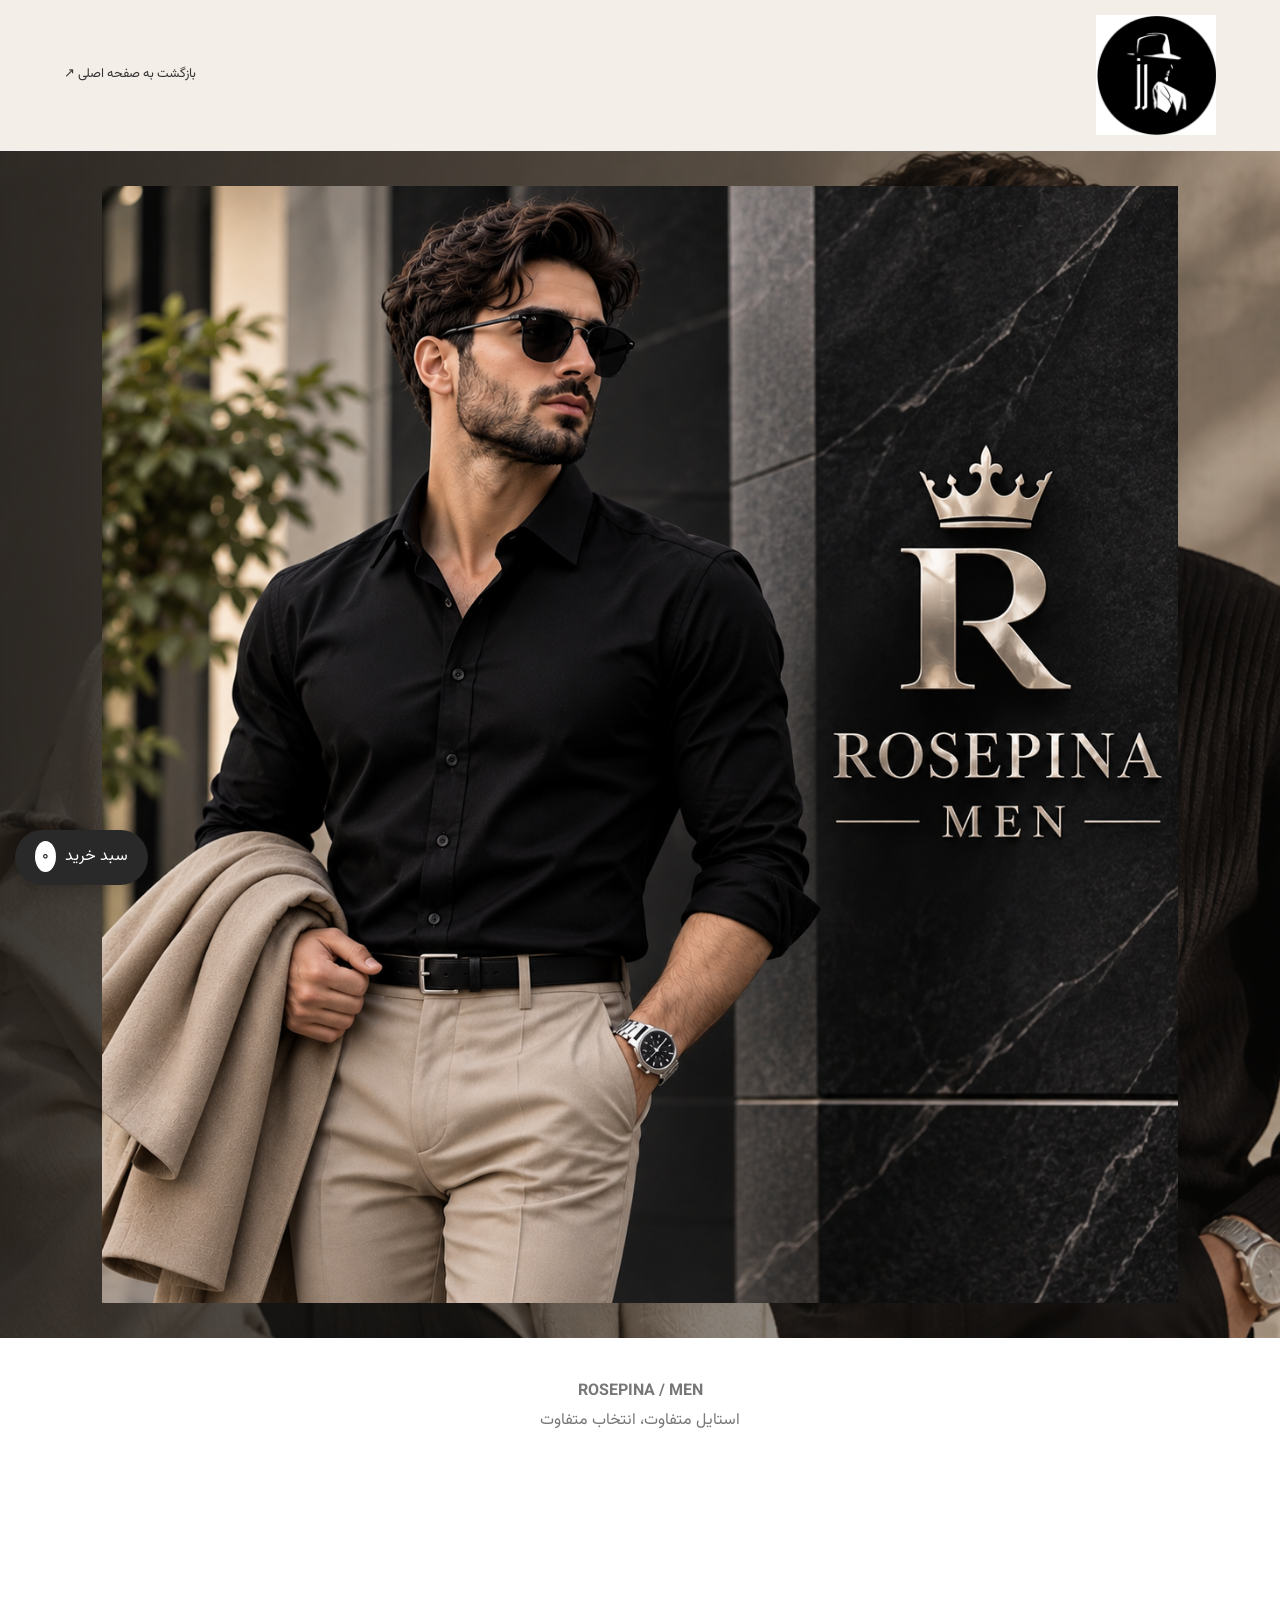
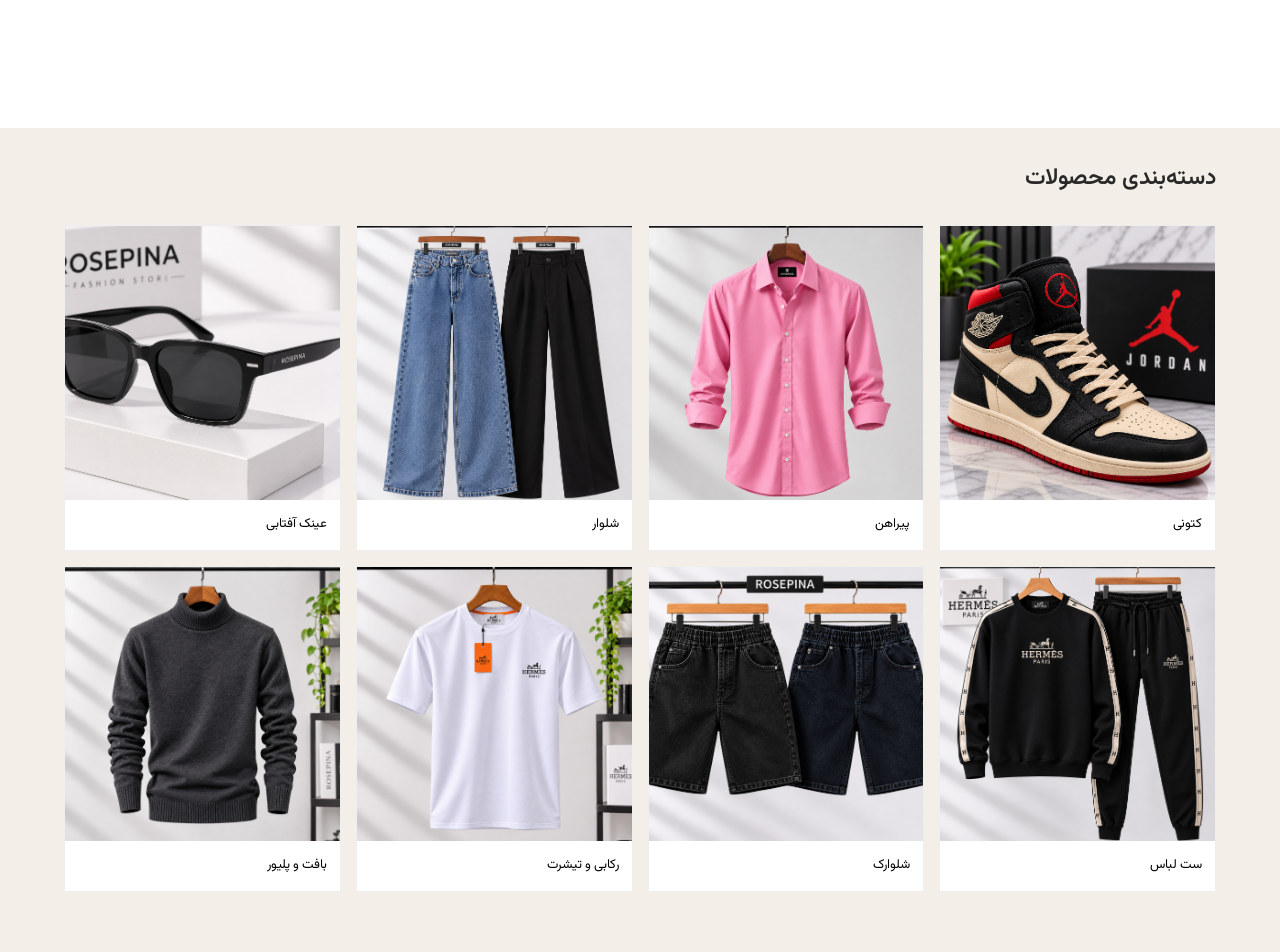
==== men.html @ bfaa7c5b "Update men.html" ====
<!DOCTYPE html>
<html lang="fa" dir="rtl">
<head>
<meta charset="UTF-8">
<meta name="viewport" content="width=device-width, initial-scale=1.0">
<title>فروشگاه مردانه | ROSEPINA</title>
<link rel="stylesheet" href="style.css?v=7">
<link rel="preconnect" href="https://fonts.googleapis.com">
<link href="https://fonts.googleapis.com/css2?family=Vazirmatn:wght@400;500;600;700;800&display=swap" rel="stylesheet">

<style>
*{box-sizing:border-box}
body{margin:0;font-family:"Vazirmatn",sans-serif;color:#292929}
button,input,textarea{font-family:inherit}
button{cursor:pointer}
header{display:flex;justify-content:space-between;align-items:center;padding:15px 5%;border-bottom:1px solid #eee}
header a{color:#333;text-decoration:none;font-size:13px}
header img{width:120px}
.hero img{width:100%;height:auto;display:block}
.intro{text-align:center;padding:40px 15px;color:#777}
.categories,.category-products{padding:30px 5% 60px}
.heading{display:flex;justify-content:space-between;align-items:center;margin-bottom:25px}
.heading h2{font-size:23px;font-weight:600}
.category-grid{display:grid;grid-template-columns:repeat(4,1fr);gap:15px}
.category-card{border:1px solid #eee;background:#fff;padding:0;text-align:right;overflow:hidden}
.category-card img{width:100%;aspect-ratio:1/1;object-fit:cover;display:block}
.category-card span{display:block;padding:13px;font-size:13px}
.category-products{display:none}
.category-products.active{display:block}
.category-top{display:flex;justify-content:space-between;align-items:center;margin-bottom:25px}
.category-top h2{font-size:22px}
.back-button{background:#fff;border:1px solid #ddd;padding:10px 15px}
.sneakers-grid{display:grid;grid-template-columns:repeat(3,minmax(0,1fr));gap:18px}
.sneaker-card,.product-card{border:1px solid #eee;background:#fff;overflow:hidden}
.sneaker-card img,.product-card img{width:100%;aspect-ratio:1/1.1;object-fit:cover;display:block;background:#f5f5f5}
.sneaker-info,.product-info{padding:15px;text-align:center}
.sneaker-info h3,.product-info h3{font-size:14px;margin:5px 0 12px}
.sneaker-info p,.product-info p{font-size:13px;font-weight:700}
.sneaker-info button,.action-button{background:#292929;color:white;border:0;padding:12px 18px;width:100%;font-size:13px}
.empty-message{text-align:center;padding:55px 15px;background:#f7f7f7;color:#777;font-size:13px}
#sneaker-order,#shirt-order,#sweater-order{display:none;position:fixed;inset:0;z-index:10001;background:#fff;overflow-y:auto;padding:25px 18px}
.order-inner{max-width:500px;margin:auto}
.order-inner h2{font-size:22px}
.order-inner img{width:100%;max-height:350px;object-fit:contain;background:#f5f5f5}
.order-inner h3{font-size:15px;margin:22px 0 12px}
.size-options,.color-options{display:flex;flex-wrap:wrap;gap:9px}
.size-options button,.color-options button{min-width:48px;padding:11px;border:1px solid #ddd;background:#fff}
.size-options button.active,.color-options button.active{background:#292929;color:#fff;border-color:#292929}
.order-inner input,.order-inner textarea{width:100%;max-width:180px;padding:11px;border:1px solid #ddd}
.order-inner textarea{max-width:100%}
.order-submit{width:100%;padding:15px;margin-top:20px;background:#292929;color:#fff;border:0;font-size:14px}
.order-price{font-weight:700}
#shirt-order .gallery,#sweater-order .gallery{position:relative;margin:15px auto;background:#f5f5f5}
#shirt-order .gallery img,#sweater-order .gallery img{width:100%;height:350px;object-fit:contain}
.gallery button{position:absolute;top:50%;transform:translateY(-50%);border:0;border-radius:50%;background:#fff;width:38px;height:38px;font-size:20px}
.gallery .prev{right:8px}
.gallery .next{left:8px}
.gallery-counter{position:absolute;bottom:10px;left:50%;transform:translateX(-50%);background:#333;color:#fff;padding:4px 12px;border-radius:20px;font-size:11px}
.cart-floating{position:fixed;left:15px;bottom:15px;z-index:9000;background:#292929;color:#fff;border:0;border-radius:30px;padding:13px 20px;box-shadow:0 4px 15px #0002}
.cart-floating span{background:#fff;color:#292929;border-radius:50%;padding:3px 7px;margin-right:5px}
#men-cart{display:none;position:fixed;inset:0;z-index:11000;background:#0008;padding:15px;overflow-y:auto}
#men-cart.open{display:flex;align-items:flex-end;justify-content:center}
.cart-panel{width:100%;max-width:550px;max-height:88vh;overflow:auto;background:#fff;padding:20px;border-radius:12px}
.cart-header,.cart-total{display:flex;justify-content:space-between;align-items:center}
.cart-header{border-bottom:1px solid #eee;padding-bottom:12px}
.cart-header h2{font-size:19px}
.cart-close{border:1px solid #ddd;background:#fff;padding:8px}
.cart-empty{text-align:center;padding:35px;color:#888}
.cart-item{display:flex;justify-content:space-between;gap:10px;border-bottom:1px solid #eee;padding:15px 0}
.cart-item h3{font-size:14px;margin:0 0 8px}
.cart-item p{font-size:12px;color:#777;margin:4px 0}
.cart-item-price{font-size:12px;font-weight:700;white-space:nowrap}
.cart-item-actions{display:flex;align-items:center;gap:8px;margin-top:8px}
.cart-item-actions button{border:1px solid #ddd;background:#fff;padding:5px 10px}
.cart-total{padding:18px 0;font-weight:700}
.checkout,.clear-cart{width:100%;padding:14px;margin-top:8px;border:0;font-family:inherit}
.checkout{background:#292929;color:#fff}
.clear-cart{background:#fff;border:1px solid #ddd;color:#777}
@media(max-width:700px){
.category-grid{grid-template-columns:repeat(2,1fr);gap:10px}
.sneakers-grid{grid-template-columns:repeat(2,minmax(0,1fr));gap:10px}
.sneaker-info{padding:12px 7px}
.sneaker-info h3{font-size:12px}
.category-products,.categories{padding:25px 4% 50px}
}
</style>
</head>

<body>

<header>
<a href="index.html"><img src="logo.png" alt="ROSEPINA"></a>
<a href="index.html">بازگشت به صفحه اصلی ↗</a>
</header>

<section class="hero">
<img src="images/men-banner.png" alt="کالکشن مردانه">
</section>

<section class="intro">
<strong>ROSEPINA / MEN</strong>
<p>استایل متفاوت، انتخاب متفاوت</p>
</section>

<section class="categories" id="men-categories">
<div class="heading"><h2>دسته‌بندی محصولات</h2></div>
<div class="category-grid">
<button class="category-card" onclick="showCategory('sneakers')"><img src="images/jordan-1-black-cream-red.png" alt="کتونی"><span>کتونی</span></button>
<button class="category-card" onclick="showCategory('shirts')"><img src="images/shirts-pink.png" alt="پیراهن"><span>پیراهن</span></button>
<button class="category-card" onclick="showCategory('pants')"><img src="images/pants-category.png" alt="شلوار"><span>شلوار</span></button>
<button class="category-card" onclick="showCategory('sunglasses')"><img src="images/sunglasses-black.png" alt="عینک"><span>عینک آفتابی</span></button>
<button class="category-card" onclick="showCategory('sets')"><img src="images/sets-hermes.png" alt="ست"><span>ست لباس</span></button>
<button class="category-card" onclick="showCategory('shorts')"><img src="images/shorts-category.png" alt="شلوارک"><span>شلوارک</span></button>
<button class="category-card" onclick="showCategory('tshirts')"><img src="images/Tshirt.png" alt="تیشرت"><span>رکابی و تیشرت</span></button>
<button class="category-card" onclick="showCategory('knitwear')"><img src="images/Baft.png" alt="بافت"><span>بافت و پلیور</span></button>
</div>
</section>

<!-- کتونی‌ها -->
<section class="category-products" id="category-sneakers">
<div class="category-top"><h2>کتونی مردانه</h2><button class="back-button" onclick="backToCategories()">بازگشت</button></div>
<div class="sneakers-grid">

<article class="sneaker-card">
<img src="images/jordan-1-black-cream-red.png" alt="جردن وان مشکی کرم قرمز">
<div class="sneaker-info"><h3>جردن وان مشکی، کرم و قرمز</h3><p>۳,۰۰۰,۰۰۰ تومان</p><button onclick="openSneakerOrder('jordan-black')">انتخاب سایز</button></div>
</article>

<article class="sneaker-card">
<img src="images/louis-vuitton-black-cream.png" alt="لویی ویتون مشکی و کرم">
<div class="sneaker-info"><h3>لویی ویتون مشکی و کرم</h3><p>۳,۰۰۰,۰۰۰ تومان</p><button onclick="openSneakerOrder('lv-black')">انتخاب سایز</button></div>
</article>

<article class="sneaker-card">
<img src="images/louis-vuitton-cream.png" alt="لویی ویتون کرم">
<div class="sneaker-info"><h3>لویی ویتون کرم</h3><p>۳,۰۰۰,۰۰۰ تومان</p><button onclick="openSneakerOrder('lv-cream')">انتخاب سایز</button></div>
</article>

<article class="sneaker-card">
<img src="images/black-sneaker.jpg" alt="جوردن وان">
<div class="sneaker-info"><h3>جوردن وان</h3><p>۳,۰۰۰,۰۰۰ تومان</p><button onclick="openSneakerOrder('jordan-one-black')">انتخاب سایز</button></div>
</article>

</div>
</section>

<!-- پیراهن -->
<section class="category-products" id="category-shirts">
<div class="category-top"><h2>پیراهن مردانه</h2><button class="back-button" onclick="backToCategories()">بازگشت</button></div>
<div class="sneakers-grid">
<article class="product-card">
<img src="images/shirt-cotton-colors.png" alt="پیراهن نخی">
<div class="product-info"><h3>پیراهن نخی مردانه</h3><p>۲,۰۰۰,۰۰۰ تومان</p><button class="action-button" onclick="openShirtOrder()">انتخاب رنگ و سایز</button></div>
</article>
</div>
</section>

<!-- سایر دسته‌ها -->
<section class="category-products" id="category-pants"><div class="category-top"><h2>شلوار</h2><button class="back-button" onclick="backToCategories()">بازگشت</button></div><div class="empty-message">محصولات این دسته به‌زودی اضافه می‌شوند.</div></section>
<section class="category-products" id="category-sunglasses"><div class="category-top"><h2>عینک آفتابی</h2><button class="back-button" onclick="backToCategories()">بازگشت</button></div><div class="empty-message">محصولات این دسته به‌زودی اضافه می‌شوند.</div></section>
<section class="category-products" id="category-sets"><div class="category-top"><h2>ست لباس</h2><button class="back-button" onclick="backToCategories()">بازگشت</button></div><div class="empty-message">محصولات این دسته به‌زودی اضافه می‌شوند.</div></section>
<section class="category-products" id="category-shorts"><div class="category-top"><h2>شلوارک</h2><button class="back-button" onclick="backToCategories()">بازگشت</button></div><div class="empty-message">محصولات این دسته به‌زودی اضافه می‌شوند.</div></section>
<section class="category-products" id="category-tshirts"><div class="category-top"><h2>رکابی و تیشرت</h2><button class="back-button" onclick="backToCategories()">بازگشت</button></div><div class="empty-message">محصولات این دسته به‌زودی اضافه می‌شوند.</div></section>

<!-- بافت -->
<section class="category-products" id="category-knitwear">
<div class="category-top"><h2>بافت و پلیور</h2><button class="back-button" onclick="backToCategories()">بازگشت</button></div>
<div class="sneakers-grid">
<article class="product-card">
<img src="images/sweater-charcoal.jpg" alt="بافت یقه اسکی">
<div class="product-info"><h3>بافت یقه‌اسکی</h3><p>۳,۰۰۰,۰۰۰ تومان</p><button class="action-button" onclick="openSweaterOrder()">انتخاب رنگ</button></div>
</article>
</div>
</section>

<!-- فرم سفارش کتونی -->
<section id="sneaker-order">
<div class="order-inner">
<button class="back-button" onclick="closeOrder('sneaker-order')">بازگشت</button>
<h2 id="sneaker-name">انتخاب کتونی</h2>
<img id="sneaker-image" src="" alt="کتونی انتخاب‌شده">
<p class="order-price">۳,۰۰۰,۰۰۰ تومان</p>
<h3>انتخاب سایز</h3>
<div class="size-options">
<button onclick="selectSneakerSize(40)">۴۰</button>
<button onclick="selectSneakerSize(41)">۴۱</button>
<button onclick="selectSneakerSize(42)">۴۲</button>
<button onclick="selectSneakerSize(43)">۴۳</button>
<button onclick="selectSneakerSize(44)">۴۴</button>
</div>
<p id="sneaker-size-label">سایز انتخابی: انتخاب نشده</p>
<h3>تعداد</h3>
<input id="sneaker-quantity" type="number" min="1" max="20" value="1">
<button class="order-submit" onclick="addSneakerToCart()">افزودن به سبد خرید</button>
</div>
</section>

<!-- فرم سفارش پیراهن -->
<section id="shirt-order">
<div class="order-inner">
<button class="back-button" onclick="closeOrder('shirt-order')">بازگشت</button>
<h2>پیراهن نخی مردانه</h2>
<p class="order-price">۲,۰۰۰,۰۰۰ تومان</p>
<div class="gallery">
<img id="shirt-image" src="images/shirt-cotton-colors.png" alt="پیراهن">
<button class="prev" onclick="changeShirtSlide(-1)">›</button>
<button class="next" onclick="changeShirtSlide(1)">‹</button>
<span class="gallery-counter" id="shirt-counter">۱ از ۶</span>
</div>
<h3>انتخاب رنگ</h3>
<div class="color-options">
<button data-color="brown" onclick="selectShirtColor('brown')">قهوه‌ای</button>
<button data-color="olive" onclick="selectShirtColor('olive')">زیتونی</button>
<button data-color="lightblue" onclick="selectShirtColor('lightblue')">آبی روشن</button>
<button data-color="navy" onclick="selectShirtColor('navy')">سرمه‌ای</button>
<button data-color="white" onclick="selectShirtColor('white')">سفید</button>
<button data-color="cream" onclick="selectShirtColor('cream')">کرم</button>
</div>
<p id="shirt-color-label">رنگ انتخابی: انتخاب نشده</p>
<h3>انتخاب سایز</h3>
<div class="size-options">
<button onclick="selectShirtSize('S')">S</button>
<button onclick="selectShirtSize('M')">M</button>
<button onclick="selectShirtSize('L')">L</button>
<button onclick="selectShirtSize('XL')">XL</button>
<button onclick="selectShirtSize('XXL')">XXL</button>
</div>
<p id="shirt-size-label">سایز انتخابی: انتخاب نشده</p>
<h3>تعداد</h3>
<input id="shirt-quantity" type="number" min="1" max="20" value="1">
<button class="order-submit" onclick="addShirtToCart()">افزودن به سبد خرید</button>
</div>
</section>

<!-- فرم سفارش بافت -->
<section id="sweater-order">
<div class="order-inner">
<button class="back-button" onclick="closeOrder('sweater-order')">بازگشت</button>
<h2>بافت یقه‌اسکی</h2>
<div class="gallery">
<img id="sweater-image" src="images/sweater-charcoal.jpg" alt="بافت">
<button class="prev" onclick="changeSweaterSlide(-1)">›</button>
<button class="next" onclick="changeSweaterSlide(1)">‹</button>
<span class="gallery-counter" id="sweater-counter">۱ از ۴</span>
</div>
<p id="sweater-color-label">رنگ انتخابی: زغالی</p>
<h3>انتخاب رنگ</h3>
<div class="color-options">
<button data-color="charcoal" onclick="selectSweaterColor('charcoal')">زغالی</button>
<button data-color="brown" onclick="selectSweaterColor('brown')">قهوه‌ای</button>
<button data-color="black" onclick="selectSweaterColor('black')">مشکی</button>
<button data-color="olive" onclick="selectSweaterColor('olive')">زیتونی</button>
</div>
<h3>سایز</h3>
<p>Free Size</p>
<h3>تعداد</h3>
<input id="sweater-quantity" type="number" min="1" max="20" value="1">
<p>۳,۰۰۰,۰۰۰ تومان</p>
<button class="order-submit" onclick="addSweaterToCart()">افزودن به سبد خرید</button>
</div>
</section>

<!-- سبد خرید -->
<button class="cart-floating" onclick="openCart()">سبد خرید <span id="cart-count">۰</span></button>
<section id="men-cart" onclick="cartBackdrop(event)">
<div class="cart-panel">
<div class="cart-header"><h2>سبد خرید ROSEPINA</h2><button class="cart-close" onclick="closeCart()">بستن ×</button></div>
<div id="cart-items"></div>
<div class="cart-total"><span>مبلغ کل</span><span id="cart-total">۰ تومان</span></div>
<button class="checkout" onclick="checkoutCart()">ثبت سفارش در واتساپ</button>
<button class="clear-cart" onclick="clearCart()">خالی کردن سبد خرید</button>
</div>
</section>

<script>
const WHATSAPP_NUMBER="989120193510";
const prices={sneaker:3000000,shirt:2000000,sweater:3000000};
const sneakers={
"jordan-black":{name:"جردن وان مشکی، کرم و قرمز",image:"images/jordan-1-black-cream-red.png"},
"lv-black":{name:"لویی ویتون مشکی و کرم",image:"images/louis-vuitton-black-cream.png"},
"lv-cream":{name:"لویی ویتون کرم",image:"images/louis-vuitton-cream.png"},
"jordan-one-black":{name:"جوردن وان",image:"images/black-sneaker.jpg"}
};

const shirtColors={
brown:{name:"قهوه‌ای",image:"images/shirt-cotton-brown.png"},
olive:{name:"زیتونی",image:"images/shirt-cotton-olive.png"},
lightblue:{name:"آبی روشن",image:"images/shirt-cotton-lightblue.png"},
navy:{name:"سرمه‌ای",image:"images/shirt-cotton-navy.png"},
white:{name:"سفید",image:"images/shirt-cotton-white.png"},
cream:{name:"کرم",image:"images/shirt-cotton-cream.png"}
};

const sweaterColors={
charcoal:{name:"زغالی",image:"images/sweater-charcoal.jpg"},
brown:{name:"قهوه‌ای",image:"images/sweater-brown.jpg"},
black:{name:"مشکی",image:"images/sweater-black.jpg"},
olive:{name:"زیتونی",image:"images/sweater-olive.jpg"}
};

let cart=[];
let selectedSneaker="",sneakerSize="";
let shirtColor="",shirtSize="",shirtSlide=0;
let sweaterColor="charcoal",sweaterSlide=0;

try{cart=JSON.parse(localStorage.getItem("rosepina_cart")||"[]");if(!Array.isArray(cart))cart=[];}catch(e){cart=[];}

function showCategory(name){
 document.getElementById("men-categories").style.display="none";
 document.querySelectorAll(".category-products").forEach(x=>x.classList.remove("active"));
 document.getElementById("category-"+name).classList.add("active");
 window.scrollTo({top:0,behavior:"smooth"});
}
function backToCategories(){
 document.querySelectorAll(".category-products").forEach(x=>x.classList.remove("active"));
 document.getElementById("men-categories").style.display="block";
 window.scrollTo({top:document.getElementById("men-categories").offsetTop,behavior:"smooth"});
}
function closeOrder(id){
 document.getElementById(id).style.display="none";
 document.body.style.overflow="";
}

/* کتونی */
function openSneakerOrder(id){
 selectedSneaker=id;sneakerSize="";
 const p=sneakers[id];
 document.getElementById("sneaker-name").textContent=p.name;
 document.getElementById("sneaker-image").src=p.image;
 document.getElementById("sneaker-size-label").textContent="سایز انتخابی: انتخاب نشده";
 document.getElementById("sneaker-quantity").value=1;
 document.querySelectorAll("#sneaker-order .size-options button").forEach(b=>b.classList.remove("active"));
 document.getElementById("sneaker-order").style.display="block";
 document.body.style.overflow="hidden";
}
function selectSneakerSize(size){
 sneakerSize=size;
 document.getElementById("sneaker-size-label").textContent="سایز انتخابی: "+size;
 document.querySelectorAll("#sneaker-order .size-options button").forEach(b=>b.classList.toggle("active",Number(b.textContent.trim())===size));
}
function addSneakerToCart(){
 if(!sneakerSize)return alert("لطفاً سایز کتونی را انتخاب کنید.");
 const qty=validQuantity("sneaker-quantity");if(!qty)return;
 addItem({product:"sneaker-"+selectedSneaker,name:sneakers[selectedSneaker].name,size:sneakerSize,colorName:"—",quantity:qty,price:prices.sneaker});
 closeOrder("sneaker-order");openCart();
}

/* پیراهن */
const shirtImages=["images/shirt-cotton-colors.png",...Object.values(shirtColors).map(x=>x.image)];
function openShirtOrder(){
 shirtColor="";shirtSize="";shirtSlide=0;
 document.getElementById("shirt-quantity").value=1;
 document.getElementById("shirt-order").style.display="block";
 document.body.style.overflow="hidden";
 updateShirtSlide();
}
function updateShirtSlide(){
 document.getElementById("shirt-image").src=shirtImages[shirtSlide];
 document.getElementById("shirt-counter").textContent=(shirtSlide+1).toLocaleString("fa-IR")+" از "+shirtImages.length.toLocaleString("fa-IR");
}
function changeShirtSlide(n){
 shirtSlide=(shirtSlide+n+shirtImages.length)%shirtImages.length;
 updateShirtSlide();
 const key=Object.keys(shirtColors)[shirtSlide-1];
 if(key)selectShirtColor(key);
}
function selectShirtColor(color){
 shirtColor=color;
 const index=Object.keys(shirtColors).indexOf(color)+1;
 shirtSlide=index;updateShirtSlide();
 document.getElementById("shirt-color-label").textContent="رنگ انتخابی: "+shirtColors[color].name;
 document.querySelectorAll("#shirt-order .color-options button").forEach(b=>b.classList.toggle("active",b.dataset.color===color));
}
function selectShirtSize(size){
 shirtSize=size;
 document.getElementById("shirt-size-label").textContent="سایز انتخابی: "+size;
 document.querySelectorAll("#shirt-order .size-options button").forEach(b=>b.classList.toggle("active",b.textContent.trim()===size));
}
function addShirtToCart(){
 if(!shirtColor)return alert("لطفاً رنگ پیراهن را انتخاب کنید.");
 if(!shirtSize)return alert("لطفاً سایز پیراهن را انتخاب کنید.");
 const qty=validQuantity("shirt-quantity");if(!qty)return;
 addItem({product:"shirt",name:"پیراهن نخی مردانه",size:shirtSize,color:shirtColor,colorName:shirtColors[shirtColor].name,quantity:qty,price:prices.shirt});
 closeOrder("shirt-order");openCart();
}

/* بافت */
const sweaterKeys=Object.keys(sweaterColors);
function openSweaterOrder(){
 sweaterSlide=sweaterKeys.indexOf(sweaterColor);
 if(sweaterSlide<0)sweaterSlide=0;
 document.getElementById("sweater-quantity").value=1;
 document.getElementById("sweater-order").style.display="block";
 document.body.style.overflow="hidden";
 updateSweaterSlide();
}
function updateSweaterSlide(){
 const key=sweaterKeys[sweaterSlide];
 sweaterColor=key;
 document.getElementById("sweater-image").src=sweaterColors[key].image;
 document.getElementById("sweater-counter").textContent=(sweaterSlide+1).toLocaleString("fa-IR")+" از ۴";
 document.getElementById("sweater-color-label").textContent="رنگ انتخابی: "+sweaterColors[key].name;
 document.querySelectorAll("#sweater-order .color-options button").forEach(b=>b.classList.toggle("active",b.dataset.color===key));
}
function changeSweaterSlide(n){
 sweaterSlide=(sweaterSlide+n+sweaterKeys.length)%sweaterKeys.length;
 updateSweaterSlide();
}
function selectSweaterColor(color){
 sweaterSlide=sweaterKeys.indexOf(color);
 if(sweaterSlide>=0)updateSweaterSlide();
}
function addSweaterToCart(){
 const qty=validQuantity("sweater-quantity");if(!qty)return;
 addItem({product:"sweater",name:"بافت یقه‌اسکی",size:"Free Size",color:sweaterColor,colorName:sweaterColors[sweaterColor].name,quantity:qty,price:prices.sweater});
 closeOrder("sweater-order");openCart();
}

/* سبد خرید */
function validQuantity(id){
 const n=Number(document.getElementById(id).value);
 if(!Number.isInteger(n)||n<1||n>20){alert("تعداد باید عددی بین ۱ تا ۲۰ باشد.");return 0;}
 return n;
}
function addItem(item){
 const old=cart.find(x=>x.product===item.product&&x.size===item.size&&x.color===item.color);
 if(old)old.quantity=Math.min(20,old.quantity+item.quantity);
 else cart.push(item);
 saveCart();
 alert("محصول به سبد خرید اضافه شد.");
}
function saveCart(){
 try{localStorage.setItem("rosepina_cart",JSON.stringify(cart));}catch(e){}
 renderCart();
}
function money(n){return Number(n).toLocaleString("fa-IR")+" تومان";}
function renderCart(){
 document.getElementById("cart-count").textContent=cart.reduce((s,x)=>s+x.quantity,0).toLocaleString("fa-IR");
 const area=document.getElementById("cart-items");
 if(!cart.length){area.innerHTML='<div class="cart-empty">سبد خرید شما خالی است.</div>';document.getElementById("cart-total").textContent="۰ تومان";return;}
 area.innerHTML=cart.map((x,i)=>`
 <div class="cart-item">
 <div><h3>${safe(x.name)}</h3><p>رنگ: ${safe(x.colorName||"—")} | سایز: ${safe(x.size)}</p><p>${money(x.price)} × ${x.quantity}</p>
 <div class="cart-item-actions">
 <button onclick="changeQty(${i},1)">+</button><span>${x.quantity}</span><button onclick="changeQty(${i},-1)">−</button><button onclick="removeItem(${i})">حذف</button>
 </div></div><div class="cart-item-price">${money(x.price*x.quantity)}</div></div>`).join("");
 document.getElementById("cart-total").textContent=money(cart.reduce((s,x)=>s+x.price*x.quantity,0));
}
function safe(s){return String(s??"").replace(/[&<>"']/g,c=>({"&":"&amp;","<":"&lt;",">":"&gt;",'"':"&quot;","'":"&#39;"}[c]));}
function changeQty(i,n){
 if(!cart[i])return;
 cart[i].quantity+=n;
 if(cart[i].quantity<1)cart.splice(i,1);
 if(cart[i]&&cart[i].quantity>20)cart[i].quantity=20;
 saveCart();
}
function removeItem(i){cart.splice(i,1);saveCart();}
function clearCart(){
 if(!cart.length)return;
 if(confirm("سبد خرید خالی شود؟")){cart=[];saveCart();}
}
function openCart(){
 document.getElementById("men-cart").classList.add("open");
 document.body.style.overflow="hidden";
}
function closeCart(){
 document.getElementById("men-cart").classList.remove("open");
 document.body.style.overflow="";
}
function cartBackdrop(e){if(e.target.id==="men-cart")closeCart();}
function checkoutCart(){
 if(!cart.length)return alert("سبد خرید خالی است.");
 const lines=cart.map((x,i)=>(i+1)+". "+x.name+"\nرنگ: "+(x.colorName||"—")+"\nسایز: "+x.size+"\nتعداد: "+x.quantity+"\nقیمت: "+money(x.price*x.quantity));
 const total=cart.reduce((s,x)=>s+x.price*x.quantity,0);
 const message="سلام، برای ثبت سفارش از ROSEPINA پیام می‌دهم.\n\n"+lines.join("\n\n")+"\n\nمبلغ کل: "+money(total)+"\nلطفاً موجودی و نحوه ارسال را تأیید کنید.";
 window.open("https://wa.me/"+WHATSAPP_NUMBER+"?text="+encodeURIComponent(message),"_blank");
}
renderCart();
</script>
</body>
</html>
---- style.css ----
/* ==============================
   ROSEPINA - MAIN STYLESHEET
================================ */

:root {
  --black: #171715;
  --cream: #f3eee7;
  --white: #fffdf9;
  --gold: #bd9b69;
  --gray: #817b73;
  --border: rgba(23, 23, 21, 0.15);
}

* {
  box-sizing: border-box;
  margin: 0;
  padding: 0;
}

html {
  scroll-behavior: smooth;
  scroll-padding-top: 90px;
}

body {
  direction: rtl;
  background: var(--cream);
  color: var(--black);
  font-family: "Vazirmatn", sans-serif;
  line-height: 1.8;
  overflow-x: hidden;
}

a {
  color: inherit;
  text-decoration: none;
}

button {
  font: inherit;
  cursor: pointer;
}

img {
  display: block;
  max-width: 100%;
}

/* ANNOUNCEMENT */

.announcement {
  min-height: 35px;
  padding: 6px 5%;
  background: var(--gold);
  color: var(--black);
  display: flex;
  justify-content: center;
  align-items: center;
  gap: 18px;
  font-size: 10px;
  letter-spacing: 1px;
  text-align: center;
}

.announcement p {
  font-family: "DM Sans", sans-serif;
  font-weight: 800;
}

/* OLD HEADER - PRESERVED */

.header {
  width: 100%;
  min-height: 90px;
  padding: 12px 6%;
  display: flex;
  justify-content: space-between;
  align-items: center;
  gap: 25px;
  background: var(--cream);
  border-bottom: 1px solid var(--border);
  position: sticky;
  top: 0;
  z-index: 100;
}

.logo {
  display: flex;
  align-items: center;
}

.logo-img {
  width: 145px;
  max-height: 65px;
  object-fit: contain;
}

.navigation {
  display: flex;
  align-items: center;
  justify-content: center;
  gap: 30px;
  font-size: 13px;
}

.navigation a {
  transition: color 0.25s;
}

.navigation a:hover {
  color: var(--gold);
}

.header-right {
  display: flex;
  align-items: center;
}

.header-shop {
  background: var(--black);
  color: var(--white);
  padding: 10px 18px;
  font-size: 12px;
  transition: 0.25s;
}

.header-shop:hover {
  background: var(--gold);
  color: var(--black);
}

.mobile-shop {
  display: none;
}

/* OLD HERO - PRESERVED */

.hero {
  min-height: 650px;
  padding: 35px 8%;
  position: relative;
  overflow: hidden;
  background:
    linear-gradient(90deg, rgba(20,19,17,0.82), rgba(20,19,17,0.25)),
    url("./hero.png?v=9999") center/cover no-repeat,
    #39332d;
  color: white;
  display: flex;
  flex-direction: column;
  justify-content: space-between;
}

.hero-background {
  position: absolute;
  inset: 0;
  background:
    linear-gradient(90deg, rgba(20,19,17,0.82), rgba(20,19,17,0.25)),
    url("./hero.png?v=9999") center/cover no-repeat,
    #39332d;
}

.hero-top,
.hero-bottom {
  position: relative;
  z-index: 2;
  display: flex;
  justify-content: space-between;
  gap: 15px;
  font-family: "DM Sans", sans-serif;
  font-size: 10px;
  letter-spacing: 2px;
}

.hero-content {
  position: relative;
  z-index: 2;
  max-width: 650px;
  margin: auto 0;
  padding: 55px 0;
}

.hero-label,
.eyebrow {
  display: block;
  font-family: "DM Sans", sans-serif;
  font-size: 10px;
  letter-spacing: 2px;
  color: var(--gold);
  margin-bottom: 15px;
}

.hero h1 {
  font-size: clamp(48px, 7vw, 85px);
  line-height: 1.3;
  font-weight: 700;
  margin-bottom: 20px;
}

.hero h1 span {
  color: var(--gold);
}

.hero-content p {
  font-size: 15px;
  color: #eee6dc;
  margin-bottom: 30px;
}

.hero-button {
  display: inline-flex;
  align-items: center;
  gap: 30px;
  padding: 12px 22px;
  background: var(--gold);
  color: var(--black);
  font-size: 13px;
  transition: 0.25s;
}

.hero-button:hover {
  background: white;
}

.hero-stamp {
  position: absolute;
  left: 8%;
  bottom: 23%;
  width: 100px;
  height: 100px;
  border: 1px solid rgba(255,255,255,0.5);
  border-radius: 50%;
  display: flex;
  flex-direction: column;
  justify-content: center;
  align-items: center;
  font-family: "DM Sans", sans-serif;
  z-index: 2;
}

.hero-stamp span {
  font-size: 45px;
  line-height: 1;
}

.hero-stamp small {
  font-size: 8px;
  letter-spacing: 2px;
}

/* GENERAL SECTIONS */

.section {
  padding: 90px 8%;
}

.section-title {
  display: flex;
  justify-content: space-between;
  align-items: end;
  gap: 20px;
  margin-bottom: 35px;
}

.section-title h2 {
  font-size: 34px;
  line-height: 1.5;
}

.section-title h2 span {
  color: var(--gold);
}

.section-counter,
.intro-number {
  font-family: "DM Sans", sans-serif;
  font-size: 10px;
  letter-spacing: 1.5px;
  color: var(--gray);
}

/* INTRO */

.intro {
  background: var(--white);
  min-height: 390px;
  position: relative;
  overflow: hidden;
}

.intro-content {
  max-width: 650px;
  margin-top: 35px;
  position: relative;
  z-index: 2;
}

.intro-content h2 {
  font-size: clamp(38px, 5vw, 60px);
  line-height: 1.5;
  margin-bottom: 20px;
}

.intro-content h2 span {
  color: var(--gold);
}

.intro-content p {
  max-width: 540px;
  color: var(--gray);
  font-size: 14px;
  margin-bottom: 25px;
}

.text-link {
  display: inline-block;
  border-bottom: 1px solid var(--gold);
  padding-bottom: 5px;
  font-size: 13px;
}

.intro-decoration {
  position: absolute;
  left: 8%;
  bottom: -100px;
  color: rgba(189,155,105,0.10);
  font-family: "DM Sans", sans-serif;
  font-size: 300px;
  font-weight: 800;
  direction: ltr;
}

/* COLLECTIONS */

.collections {
  background: var(--cream);
}

.collection-grid {
  display: grid;
  grid-template-columns: 1.2fr 1fr;
  grid-template-rows: repeat(2, 290px);
  gap: 18px;
}

.collection-card {
  display: block;
  position: relative;
  overflow: hidden;
  background: #d9d0c5;
  min-width: 0;
}

.collection-large {
  grid-row: span 2;
}

.collection-card img {
  width: 100%;
  height: 100%;
  object-fit: cover;
  transition: transform 0.6s;
}

.collection-card:hover img {
  transform: scale(1.05);
}

.collection-overlay {
  position: absolute;
  inset: 0;
  padding: 25px;
  display: flex;
  flex-direction: column;
  justify-content: end;
  align-items: flex-start;
  color: white;
  background: linear-gradient(transparent 30%, rgba(0,0,0,0.72));
}

.collection-overlay span {
  font-family: "DM Sans", sans-serif;
  font-size: 10px;
  letter-spacing: 1px;
}

.collection-overlay h3 {
  font-size: 25px;
  margin: 8px 0;
}

.collection-overlay b {
  font-family: "DM Sans", sans-serif;
  font-size: 10px;
  letter-spacing: 1px;
}

/* PRODUCTS */

.products {
  background: var(--white);
}

.product-grid {
  display: grid;
  grid-template-columns: repeat(3, minmax(0, 1fr));
  gap: 22px;
}

.product-card {
  background: var(--cream);
  min-width: 0;
  padding-bottom: 18px;
  overflow: hidden;
}

.product-image {
  display: block;
  position: relative;
  overflow: hidden;
  background: #e5ded5;
}

.product-image img {
  width: 100%;
  aspect-ratio: 4 / 5;
  object-fit: cover;
  transition: transform 0.5s;
}

.product-image:hover img {
  transform: scale(1.04);
}

.product-tag {
  position: absolute;
  top: 15px;
  right: 15px;
  background: var(--gold);
  color: var(--black);
  padding: 5px 10px;
  font-family: "DM Sans", sans-serif;
  font-size: 9px;
  letter-spacing: 1px;
}

.product-arrow {
  position: absolute;
  left: 15px;
  bottom: 15px;
  width: 35px;
  height: 35px;
  border-radius: 50%;
  display: grid;
  place-items: center;
  background: white;
  color: var(--black);
}

.product-info {
  padding: 16px 18px;
  display: flex;
  justify-content: space-between;
  align-items: center;
  gap: 10px;
  text-align: right;
}

.product-category {
  font-family: "DM Sans", sans-serif;
  font-size: 9px;
  letter-spacing: 1px;
  color: var(--gray);
}

.product-info h3 {
  font-size: 16px;
  margin-top: 5px;
}

.product-price {
  font-size: 12px;
  white-space: nowrap;
}

.products-bottom {
  margin-top: 35px;
  padding-top: 20px;
  border-top: 1px solid var(--border);
  display: flex;
  justify-content: space-between;
  gap: 15px;
  font-size: 11px;
}

.products-bottom span {
  font-family: "DM Sans", sans-serif;
  letter-spacing: 1px;
}

/* MEN COLLECTION - PRESERVED */

#men-products {
  background: #e9e1d7;
}

#men-products .product-grid {
  grid-template-columns: minmax(0, 380px);
  justify-content: center;
}

#men-products .product-card {
  width: 100%;
}

#men-products .product-card > div[id="sweater-details"] {
  padding: 15px 20px !important;
}

#men-products .product-card button[onclick*="orderSweater"] {
  background: var(--black) !important;
  color: white !important;
  border: 1px solid var(--black) !important;
  border-radius: 0;
  transition: 0.25s;
}

#men-products .product-card button[onclick*="orderSweater"]:hover {
  background: var(--gold) !important;
  color: var(--black) !important;
}

#men-products .product-info {
  padding-bottom: 0;
}

/* EDITORIAL */

.editorial {
  min-height: 450px;
  position: relative;
  overflow: hidden;
  background: #292522;
  color: white;
}

.editorial > img {
  position: absolute;
  inset: 0;
  width: 100%;
  height: 100%;
  object-fit: cover;
  opacity: 0.45;
}

.editorial-content {
  position: relative;
  z-index: 2;
  padding: 85px 8%;
}

.editorial-content > span,
.editorial-index {
  font-family: "DM Sans", sans-serif;
  font-size: 10px;
  letter-spacing: 2px;
}

.editorial-content h2 {
  font-family: "DM Sans", sans-serif;
  font-size: clamp(55px, 8vw, 90px);
  line-height: 1;
  margin: 22px 0;
  direction: ltr;
}

.editorial-content p {
  margin-bottom: 20px;
}

.editorial-content a {
  display: inline-block;
  border-bottom: 1px solid var(--gold);
  padding-bottom: 7px;
  font-family: "DM Sans", sans-serif;
  font-size: 11px;
}

.editorial-index {
  position: absolute;
  bottom: 25px;
  left: 8%;
}

/* ABOUT */

.about {
  display: grid;
  grid-template-columns: 1fr 1fr;
  gap: 50px;
  align-items: center;
  background: var(--cream);
}

.about-left h2 {
  font-size: clamp(32px, 5vw, 55px);
  line-height: 1.5;
}

.about-left h2 span {
  color: var(--gold);
}

.about-right p {
  color: var(--gray);
  font-size: 14px;
  margin-bottom: 25px;
}

/* CONTACT */

.contact {
  background: var(--black);
  color: white;
  text-align: center;
  position: relative;
  overflow: hidden;
}

.contact h2 {
  font-size: clamp(35px, 5vw, 55px);
  line-height: 1.5;
  margin: 15px 0;
}

.contact h2 span {
  color: var(--gold);
}

.contact > p {
  color: #c7c0b7;
  font-size: 13px;
  margin-bottom: 25px;
}

.contact-links {
  display: flex;
  justify-content: center;
  flex-wrap: wrap;
  gap: 15px;
}

.contact-links a {
  min-width: 145px;
  border: 1px solid var(--gold);
  padding: 10px 20px;
  font-family: "DM Sans", sans-serif;
  font-size: 11px;
  letter-spacing: 1px;
  transition: 0.25s;
}

.contact-links a:hover {
  background: var(--gold);
  color: var(--black);
}

.contact-watermark {
  margin-top: 55px;
  color: rgba(255,255,255,0.07);
  font-family: "DM Sans", sans-serif;
  font-size: clamp(35px, 9vw, 90px);
  font-weight: 800;
  letter-spacing: 8px;
  direction: ltr;
}

/* INSTAGRAM POPUP */

#instagram-choice {
  display: none;
  position: fixed;
  inset: 0;
  z-index: 99999;
  background: rgba(0,0,0,0.75);
  align-items: center;
  justify-content: center;
  padding: 20px;
}

#instagram-choice > div {
  background: var(--white) !important;
  color: var(--black);
  padding: 30px !important;
  border-radius: 4px !important;
  max-width: 350px;
  width: 100%;
}

/* FOOTER */

.footer {
  background: #10100f;
  color: white;
  padding: 30px 6%;
  display: flex;
  align-items: center;
  justify-content: space-between;
  gap: 20px;
  font-size: 10px;
}

.footer-logo .logo-img {
  max-height: 45px;
  width: 110px;
}

.back-top {
  font-family: "DM Sans", sans-serif;
  letter-spacing: 1px;
}

/* RESPONSIVE */

@media (max-width: 800px) {
  .header {
    padding: 12px 4%;
    gap: 12px;
  }

  .logo-img {
    width: 110px;
  }

  .navigation {
    gap: 15px;
    font-size: 11px;
  }

  .header-shop {
    padding: 9px 12px;
    font-size: 10px;
  }

  .hero {
    min-height: 560px;
  }

  .section {
    padding: 65px 5%;
  }

  .product-grid {
    grid-template-columns: repeat(2, minmax(0, 1fr));
    gap: 15px;
  }
}

@media (max-width: 600px) {
  .announcement {
    flex-direction: column;
    gap: 0;
    padding: 7px;
    font-size: 9px;
  }

  .header {
    min-height: 75px;
    padding: 10px 5%;
    flex-wrap: wrap;
  }

  .logo-img {
    width: 100px;
  }

  .navigation {
    order: 3;
    width: 100%;
    justify-content: center;
    gap: 20px;
    padding-top: 8px;
    border-top: 1px solid var(--border);
  }

  .header-right {
    margin-right: auto;
  }

  .header-shop {
    display: none;
  }

  .mobile-shop {
    display: inline-block;
    background: var(--black);
    color: white;
    padding: 7px 13px;
    font-family: "DM Sans", sans-serif;
    font-size: 10px;
  }

  .hero {
    min-height: 510px;
    padding: 22px 6%;
    background-position: center;
  }

  .hero-content {
    padding: 45px 0;
  }

  .hero h1 {
    font-size: 48px;
  }

  .hero-content p {
    font-size: 13px;
  }

  .hero-stamp {
    width: 70px;
    height: 70px;
    left: 6%;
    bottom: 17%;
  }

  .hero-stamp span {
    font-size: 32px;
  }

  .hero-stamp small {
    font-size: 6px;
  }

  .section {
    padding: 50px 5%;
  }

  .section-title {
    align-items: flex-start;
    flex-direction: column;
    gap: 5px;
    margin-bottom: 25px;
  }

  .section-title h2 {
    font-size: 27px;
  }

  .section-counter {
    font-size: 9px;
  }

  .collection-grid {
    grid-template-columns: 1fr 1fr;
    grid-template-rows: 310px 190px;
    gap: 10px;
  }

  .collection-large {
    grid-column: 1 / -1;
    grid-row: auto;
  }

  .collection-overlay {
    padding: 13px;
  }

  .collection-overlay h3 {
    font-size: 18px;
  }

  .collection-overlay span,
  .collection-overlay b {
    font-size: 8px;
  }

  .product-grid {
    grid-template-columns: repeat(2, minmax(0, 1fr));
    gap: 12px;
  }

  .product-info {
    padding: 12px 10px;
    flex-direction: column;
    align-items: flex-start;
    gap: 4px;
  }

  .product-info h3 {
    font-size: 14px;
  }

  .product-category {
    font-size: 8px;
  }

  .product-price {
    font-size: 11px;
  }

  #men-products .product-grid {
    grid-template-columns: minmax(0, 1fr);
  }

  .products-bottom {
    flex-direction: column;
  }

  .editorial {
    min-height: 380px;
  }

  .editorial-content {
    padding: 65px 7%;
  }

  .about {
    grid-template-columns: 1fr;
    gap: 20px;
  }

  .about-left h2 {
    font-size: 38px;
  }

  .footer {
    flex-direction: column;
    text-align: center;
    gap: 15px;
  }
}

@media (max-width: 360px) {
  .navigation {
    gap: 12px;
    font-size: 10px;
  }

  .hero h1 {
    font-size: 40px;
  }

  .collection-grid {
    grid-template-rows: 260px 170px;
  }
}

/* ROSEPINA MEN - MINIMAL LUXURY */

.men-page-header {
  background: #ffffff !important;
  border-bottom: 1px solid #e5e5e5 !important;
}

.men-page-header a {
  color: #333333 !important;
  font-size: 12px;
  letter-spacing: 1px;
}

.men-page-header a:hover {
  color: #888888 !important;
}

.men-page-header img {
  filter: none;
}

body:has(.men-page-header) {
  background: #ffffff;
  color: #292929;
}

body:has(.men-page-header) .products {
  background: #ffffff;
}

body:has(.men-page-header) .section-title h2 {
  color: #292929;
  letter-spacing: 1px;
}

body:has(.men-page-header) .eyebrow,
body:has(.men-page-header) .product-category {
  color: #888888;
}

body:has(.men-page-header) .product-card {
  background: #f7f7f7;
}

body:has(.men-page-header) .product-image {
  background: #eeeeee;
}

body:has(.men-page-header) .product-tag {
  background: #333333;
  color: #ffffff;
}

body:has(.men-page-header) .product-price {
  color: #333333;
}

body:has(.men-page-header) #sweater-order button {
  border-radius: 0 !important;
}

/* ROSEPINA LUXURY HEADER */

.rp-header {
  position: sticky;
  top: 0;
  z-index: 9999;
  width: 100%;
  min-height: 85px;
  padding: 12px 5%;
  display: flex;
  align-items: center;
  justify-content: space-between;
  direction: rtl;
  background: #fff;
  border-bottom: 1px solid #e5e5e5;
  box-shadow: 0 2px 12px rgba(0,0,0,.04);
}

.rp-logo {
  display: flex;
  align-items: center;
  gap: 10px;
  color: #111;
  text-decoration: none;
  font-family: Georgia, serif;
  font-size: 29px;
  letter-spacing: 1px;
  font-weight: 500;
}

.rp-logo img {
  width: 42px;
  height: 42px;
  object-fit: contain;
}

.rp-navigation {
  display: flex;
  align-items: center;
  gap: 34px;
}

.rp-navigation a {
  color: #292929;
  text-decoration: none;
  font-size: 14px;
  transition: color .2s ease;
}

.rp-navigation a:hover {
  color: #888;
}

.rp-header-icons {
  display: flex;
  align-items: center;
  gap: 20px;
}

.rp-header-icons a {
  color: #222;
  font-size: 27px;
  text-decoration: none;
}

@media (max-width: 700px) {
  .rp-header {
    min-height: 70px;
    padding: 10px 14px;
    flex-wrap: wrap;
    gap: 12px;
  }

  .rp-logo {
    font-size: 23px;
  }

  .rp-logo img {
    width: 34px;
    height: 34px;
  }

  .rp-navigation {
    order: 3;
    width: 100%;
    justify-content: center;
    gap: 18px;
    flex-wrap: wrap;
  }

  .rp-navigation a {
    font-size: 12px;
  }
}

/* ROSEPINA FULL HERO IMAGE */

.hero-image-section {
  width: 100%;
  margin: 0;
  padding: 0;
  background: #fff;
  overflow: hidden;
}

.hero-image {
  display: block;
  width: 100%;
  height: auto;
  object-fit: contain;
}

/* HOMEPAGE SPACING */

body:not(:has(.men-page-header)) main > section {
  margin-bottom: 30px;
}

body:not(:has(.men-page-header)) .section {
  padding-top: 90px;
  padding-bottom: 90px;
}

/* INTRO WHITE BACKGROUND */

body:not(:has(.men-page-header)) .intro {
  background: #ffffff;
}

/* COLLECTIONS REFINED */

body:not(:has(.men-page-header)) .collections {
  background: #fff;
}

body:not(:has(.men-page-header)) .collections .section-title {
  margin-bottom: 42px;
}

body:not(:has(.men-page-header)) .collections .eyebrow {
  font-family: "Vazirmatn", sans-serif;
  letter-spacing: 0;
  font-size: 11px;
  color: #817b73;
}

body:not(:has(.men-page-header)) .collections .collection-grid {
  gap: 20px;
}

body:not(:has(.men-page-header)) .collections .collection-card {
  background: #eee;
}

body:not(:has(.men-page-header)) .collections .collection-overlay {
  padding: 28px;
  background: linear-gradient(
    180deg,
    transparent 25%,
    rgba(0,0,0,.58) 100%
  );
}

body:not(:has(.men-page-header)) .collections .collection-overlay span,
body:not(:has(.men-page-header)) .collections .collection-overlay b {
  font-family: "Vazirmatn", sans-serif;
  letter-spacing: 0;
  font-size: 11px;
}

/* HOMEPAGE PRODUCTS LUXURY */

body:not(:has(.men-page-header)) .products {
  background: #ffffff;
}

body:not(:has(.men-page-header)) .products .section-title {
  margin-bottom: 45px;
}

body:not(:has(.men-page-header)) .products .eyebrow {
  font-family: "Vazirmatn", sans-serif;
  letter-spacing: 0;
  font-size: 11px;
  color: #817b73;
}

body:not(:has(.men-page-header)) .products .section-counter {
  font-family: "Vazirmatn", sans-serif;
  letter-spacing: 0;
}

body:not(:has(.men-page-header)) .products .product-grid {
  grid-template-columns: repeat(4, minmax(0, 1fr));
  gap: 18px;
}

body:not(:has(.men-page-header)) .products .product-card {
  background: #ffffff;
  padding-bottom: 12px;
}

body:not(:has(.men-page-header)) .products .product-image {
  background: #f5f5f3;
}

body:not(:has(.men-page-header)) .products .product-image img {
  aspect-ratio: 3 / 4;
  transition: transform .7s ease;
}

body:not(:has(.men-page-header)) .products .product-card:hover .product-image img {
  transform: scale(1.045);
}

body:not(:has(.men-page-header)) .products .product-tag {
  background: rgba(255,255,255,.92);
  color: #333;
  font-family: "Vazirmatn", sans-serif;
  font-size: 9px;
  letter-spacing: 0;
}

body:not(:has(.men-page-header)) .products .product-info {
  padding: 15px 4px;
}

body:not(:has(.men-page-header)) .products .product-category {
  font-family: "Vazirmatn", sans-serif;
  font-size: 10px;
  letter-spacing: 0;
  color: #999;
}

body:not(:has(.men-page-header)) .products .product-info h3 {
  font-size: 15px;
  font-weight: 500;
}

body:not(:has(.men-page-header)) .products .product-price {
  color: #777;
  font-size: 11px;
}

body:not(:has(.men-page-header)) .products .product-arrow {
  background: #fff;
  color: #222;
  transition: .3s ease;
}

body:not(:has(.men-page-header)) .products .products-bottom {
  margin-top: 45px;
}

/* FINAL MOBILE PRODUCTS FIX */

@media screen and (max-width: 600px) {
  body:not(:has(.men-page-header)) .products .product-grid {
    display: grid !important;
    grid-template-columns: repeat(2, minmax(0, 1fr)) !important;
    gap: 12px !important;
  }

  body:not(:has(.men-page-header)) .products .product-card {
    width: 100%;
    min-width: 0;
  }
}

/* ==============================
   ROSEPINA MINIMAL LUXURY FOOTER
================================ */

body:not(:has(.men-page-header)) .rp-footer {
  display: block;
  width: 100%;
  padding: 65px 8% 22px;
  background: #ffffff;
  color: #222;
  border-top: 1px solid #eaeaea;
}

body:not(:has(.men-page-header)) .rp-footer-main {
  display: grid;
  grid-template-columns: 1.5fr 1fr 1fr;
  gap: 45px;
  padding-bottom: 50px;
}

body:not(:has(.men-page-header)) .rp-footer-brand {
  display: flex;
  flex-direction: column;
  align-items: flex-start;
}

body:not(:has(.men-page-header)) .rp-footer-logo {
  display: flex;
  align-items: center;
  gap: 12px;
  color: #171717;
  font-family: Georgia, serif;
  font-size: 27px;
  letter-spacing: 2px;
}

body:not(:has(.men-page-header)) .rp-footer-logo img {
  width: 45px;
  height: 45px;
  object-fit: contain;
}

body:not(:has(.men-page-header)) .rp-footer-brand p {
  margin-top: 17px;
  color: #888;
  font-size: 13px;
  line-height: 2.2;
}

body:not(:has(.men-page-header)) .rp-footer-links,
body:not(:has(.men-page-header)) .rp-footer-contact {
  display: flex;
  flex-direction: column;
  align-items: flex-start;
  gap: 12px;
}

body:not(:has(.men-page-header)) .rp-footer-links h3,
body:not(:has(.men-page-header)) .rp-footer-contact h3 {
  margin-bottom: 8px;
  color: #222;
  font-size: 14px;
  font-weight: 600;
}

body:not(:has(.men-page-header)) .rp-footer-links a,
body:not(:has(.men-page-header)) .rp-footer-contact a {
  color: #858585;
  font-size: 12px;
  transition: color .25s ease;
}

body:not(:has(.men-page-header)) .rp-footer-links a:hover,
body:not(:has(.men-page-header)) .rp-footer-contact a:hover {
  color: #b69a73;
}

body:not(:has(.men-page-header)) .rp-footer-bottom {
  display: flex;
  justify-content: space-between;
  align-items: center;
  gap: 15px;
  padding-top: 20px;
  border-top: 1px solid #ededed;
  color: #999;
  font-family: "DM Sans", sans-serif;
  font-size: 10px;
  letter-spacing: .7px;
}

body:not(:has(.men-page-header)) .rp-footer-bottom a {
  color: #777;
  font-family: "Vazirmatn", sans-serif;
  font-size: 11px;
  letter-spacing: 0;
}

/* MOBILE FOOTER */

@media (max-width: 600px) {
  body:not(:has(.men-page-header)) .rp-footer {
    padding: 45px 6% 20px;
  }

  body:not(:has(.men-page-header)) .rp-footer-main {
    grid-template-columns: 1fr 1fr;
    gap: 35px 18px;
    padding-bottom: 30px;
  }

  body:not(:has(.men-page-header)) .rp-footer-brand {
    grid-column: 1 / -1;
  }

  body:not(:has(.men-page-header)) .rp-footer-logo {
    font-size: 24px;
  }

  body:not(:has(.men-page-header)) .rp-footer-links,
  body:not(:has(.men-page-header)) .rp-footer-contact {
    gap: 10px;
  }

  body:not(:has(.men-page-header)) .rp-footer-bottom {
    flex-direction: column;
    align-items: flex-start;
    gap: 12px;
    font-size: 9px;
  }
}
/* FOOTER COLOR TEST */
body:not(:has(.men-page-header)) footer.rp-footer {
  background: #ffffff !important;
  color: #222222 !important;
  display: block !important;
}
body:not(:has(.men-page-header)) .rp-footer-contact {
  display: flex;
  flex-direction: row;
  flex-wrap: wrap;
  align-items: center;
  gap: 14px;
}

body:not(:has(.men-page-header)) .rp-footer-contact h3 {
  width: 100%;
}

body:not(:has(.men-page-header)) .rp-footer-contact a:last-child {
  width: 100%;
}
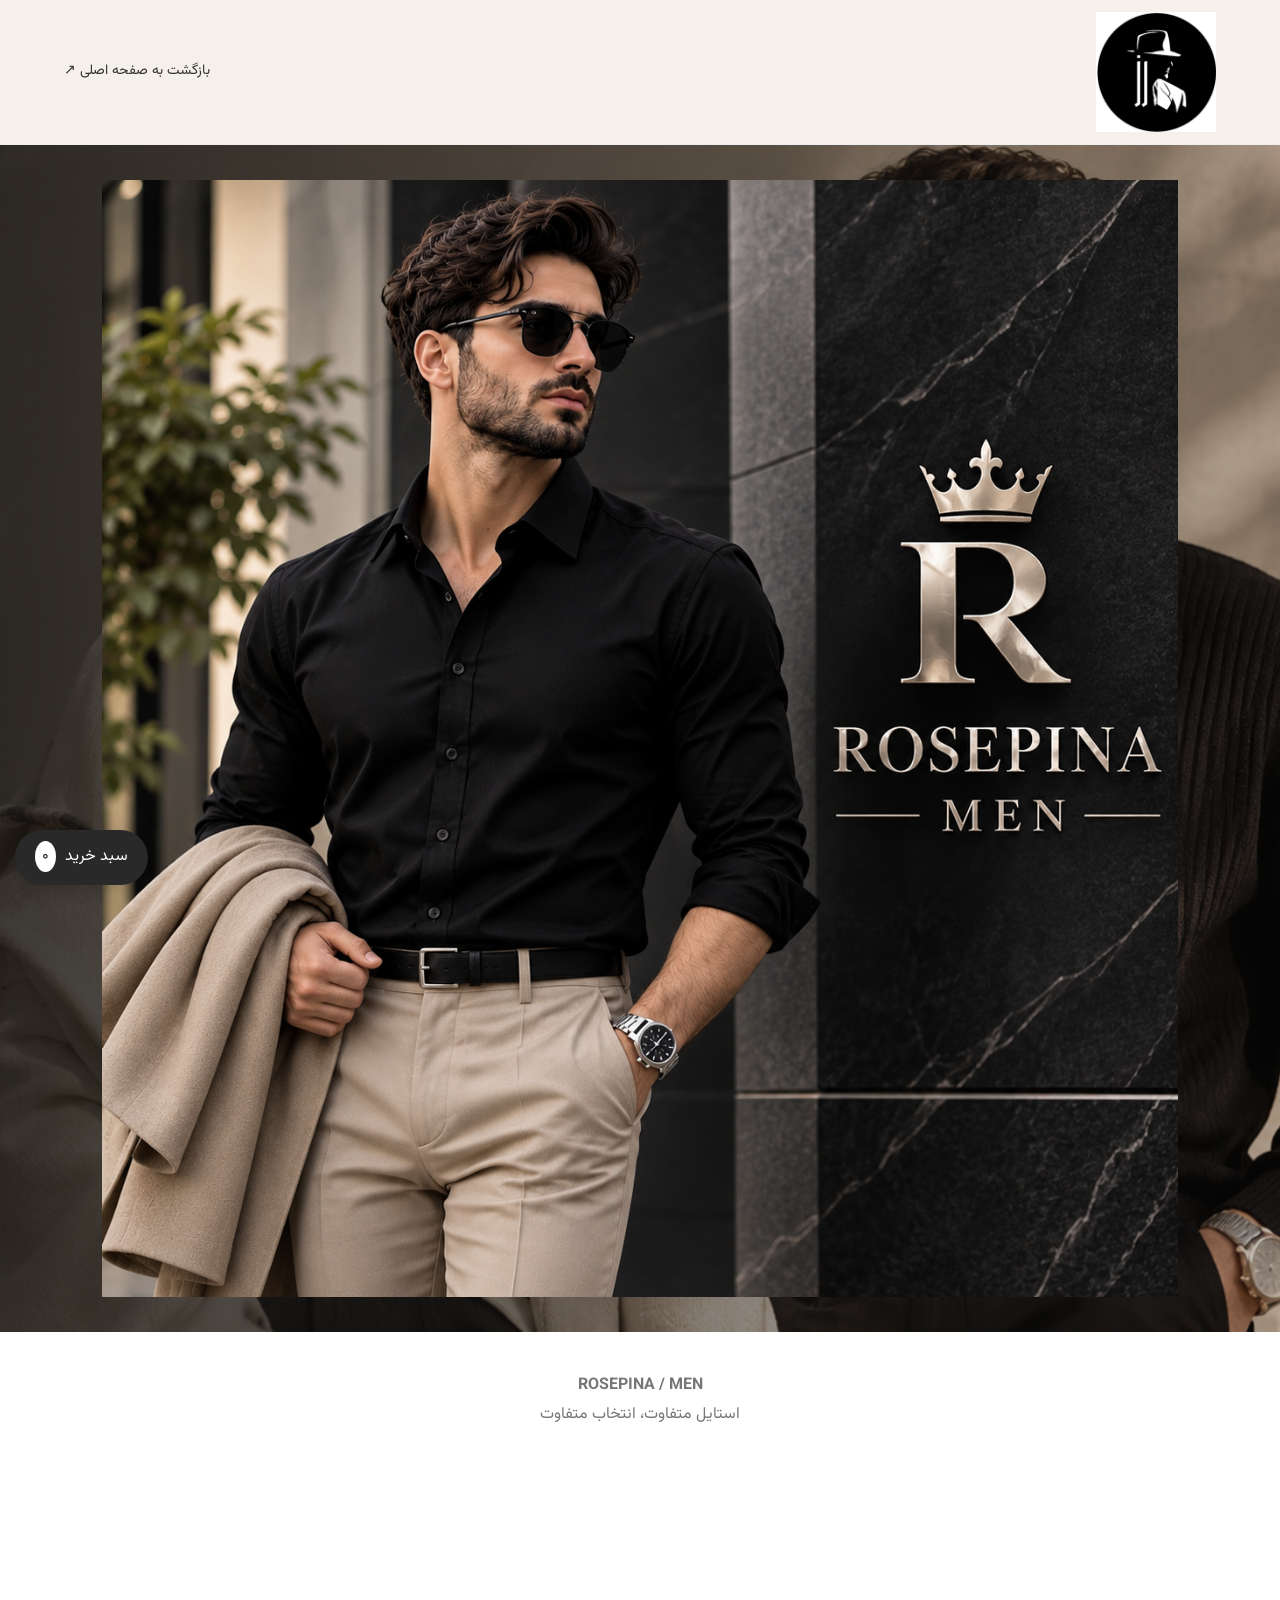
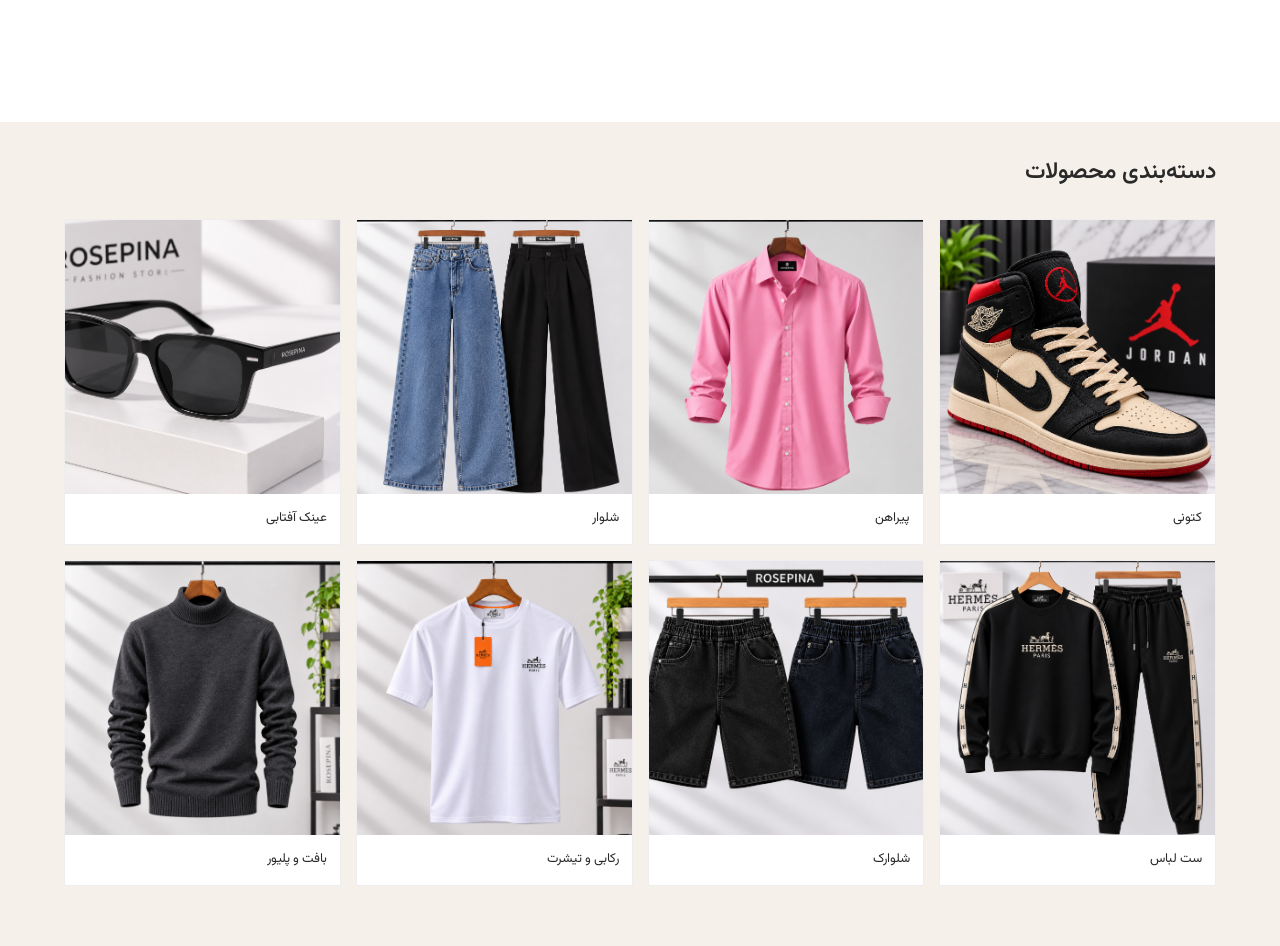
==== commit 4473a78a: "Update men.html" ====
--- a/men.html
+++ b/men.html
@@ -5,95 +5,505 @@
 <meta charset="UTF-8">
 <meta name="viewport" content="width=device-width, initial-scale=1.0">
 <title>فروشگاه مردانه | ROSEPINA</title>
-<link rel="stylesheet" href="style.css?v=7">
+
+<link rel="stylesheet" href="style.css?v=8">
 <link rel="preconnect" href="https://fonts.googleapis.com">
 <link href="https://fonts.googleapis.com/css2?family=Vazirmatn:wght@400;500;600;700;800&display=swap" rel="stylesheet">
 
 <style>
 *{box-sizing:border-box}
-body{margin:0;font-family:"Vazirmatn",sans-serif;color:#292929}
+
+html,body{
+ margin:0;
+ padding:0;
+ font-family:"Vazirmatn",sans-serif;
+ color:#292929;
+}
+
+body{background:#f5f0e9}
 button,input,textarea{font-family:inherit}
 button{cursor:pointer}
-header{display:flex;justify-content:space-between;align-items:center;padding:15px 5%;border-bottom:1px solid #eee}
-header a{color:#333;text-decoration:none;font-size:13px}
-header img{width:120px}
-.hero img{width:100%;height:auto;display:block}
-.intro{text-align:center;padding:40px 15px;color:#777}
-.categories,.category-products{padding:30px 5% 60px}
-.heading{display:flex;justify-content:space-between;align-items:center;margin-bottom:25px}
-.heading h2{font-size:23px;font-weight:600}
-.category-grid{display:grid;grid-template-columns:repeat(4,1fr);gap:15px}
-.category-card{border:1px solid #eee;background:#fff;padding:0;text-align:right;overflow:hidden}
-.category-card img{width:100%;aspect-ratio:1/1;object-fit:cover;display:block}
-.category-card span{display:block;padding:13px;font-size:13px}
+
+/* هدر */
+body > header{
+ width:100%;
+ min-height:110px;
+ display:flex !important;
+ flex-direction:row;
+ justify-content:space-between !important;
+ align-items:center !important;
+ gap:15px;
+ padding:12px 5% !important;
+ background:#f5f0e9 !important;
+ border-bottom:1px solid #eee;
+ position:relative;
+}
+
+body > header a{
+ display:inline-flex !important;
+ align-items:center;
+ color:#333 !important;
+ text-decoration:none !important;
+ font-size:14px !important;
+}
+
+body > header a:first-child{
+ flex-shrink:0;
+}
+
+body > header a:first-child img{
+ display:block !important;
+ width:120px !important;
+ height:120px !important;
+ max-width:120px !important;
+ object-fit:contain !important;
+}
+
+body > header a:last-child{
+ white-space:nowrap;
+}
+
+/* بنر */
+.hero img{
+ width:100%;
+ height:auto;
+ display:block;
+}
+
+.intro{
+ text-align:center;
+ padding:40px 15px;
+ color:#777;
+ background:#fff;
+}
+
+/* دسته بندی */
+.categories,.category-products{
+ padding:30px 5% 60px;
+}
+
+.heading{
+ display:flex;
+ justify-content:space-between;
+ align-items:center;
+ margin-bottom:25px;
+}
+
+.heading h2{
+ font-size:23px;
+ font-weight:600;
+}
+
+.category-grid{
+ display:grid;
+ grid-template-columns:repeat(4,1fr);
+ gap:15px;
+}
+
+.category-card{
+ border:1px solid #eee;
+ background:#fff;
+ padding:0;
+ text-align:right;
+ overflow:hidden;
+ width:100%;
+ color:#292929;
+}
+
+.category-card img{
+ width:100%;
+ aspect-ratio:1/1;
+ object-fit:cover;
+ display:block;
+}
+
+.category-card span{
+ display:block;
+ padding:13px;
+ font-size:13px;
+}
+
+/* صفحات دسته بندی */
 .category-products{display:none}
 .category-products.active{display:block}
-.category-top{display:flex;justify-content:space-between;align-items:center;margin-bottom:25px}
+
+.category-top{
+ display:flex;
+ justify-content:space-between;
+ align-items:center;
+ gap:10px;
+ margin-bottom:25px;
+}
+
 .category-top h2{font-size:22px}
-.back-button{background:#fff;border:1px solid #ddd;padding:10px 15px}
-.sneakers-grid{display:grid;grid-template-columns:repeat(3,minmax(0,1fr));gap:18px}
-.sneaker-card,.product-card{border:1px solid #eee;background:#fff;overflow:hidden}
-.sneaker-card img,.product-card img{width:100%;aspect-ratio:1/1.1;object-fit:cover;display:block;background:#f5f5f5}
-.sneaker-info,.product-info{padding:15px;text-align:center}
-.sneaker-info h3,.product-info h3{font-size:14px;margin:5px 0 12px}
-.sneaker-info p,.product-info p{font-size:13px;font-weight:700}
-.sneaker-info button,.action-button{background:#292929;color:white;border:0;padding:12px 18px;width:100%;font-size:13px}
-.empty-message{text-align:center;padding:55px 15px;background:#f7f7f7;color:#777;font-size:13px}
-#sneaker-order,#shirt-order,#sweater-order{display:none;position:fixed;inset:0;z-index:10001;background:#fff;overflow-y:auto;padding:25px 18px}
-.order-inner{max-width:500px;margin:auto}
+
+.back-button{
+ background:#fff;
+ border:1px solid #ddd;
+ padding:10px 15px;
+ color:#292929;
+}
+
+/* محصولات */
+.sneakers-grid{
+ display:grid;
+ grid-template-columns:repeat(3,minmax(0,1fr));
+ gap:18px;
+}
+
+.sneaker-card,.product-card{
+ border:1px solid #eee;
+ background:#fff;
+ overflow:hidden;
+ min-width:0;
+}
+
+.sneaker-card img,.product-card img{
+ width:100%;
+ aspect-ratio:1/1.1;
+ object-fit:cover;
+ display:block;
+ background:#f5f5f5;
+}
+
+.sneaker-info,.product-info{
+ padding:15px;
+ text-align:center;
+}
+
+.sneaker-info h3,.product-info h3{
+ font-size:14px;
+ margin:5px 0 12px;
+}
+
+.sneaker-info p,.product-info p{
+ font-size:13px;
+ font-weight:700;
+}
+
+.sneaker-info button,.action-button{
+ background:#292929;
+ color:white;
+ border:0;
+ padding:12px 18px;
+ width:100%;
+ font-size:13px;
+}
+
+.empty-message{
+ text-align:center;
+ padding:55px 15px;
+ background:#f7f7f7;
+ color:#777;
+ font-size:13px;
+}
+
+/* فرم سفارش */
+#sneaker-order,#shirt-order,#sweater-order{
+ display:none;
+ position:fixed;
+ inset:0;
+ z-index:10001;
+ background:#fff;
+ overflow-y:auto;
+ padding:25px 18px;
+}
+
+.order-inner{
+ max-width:500px;
+ margin:auto;
+}
+
 .order-inner h2{font-size:22px}
-.order-inner img{width:100%;max-height:350px;object-fit:contain;background:#f5f5f5}
-.order-inner h3{font-size:15px;margin:22px 0 12px}
-.size-options,.color-options{display:flex;flex-wrap:wrap;gap:9px}
-.size-options button,.color-options button{min-width:48px;padding:11px;border:1px solid #ddd;background:#fff}
-.size-options button.active,.color-options button.active{background:#292929;color:#fff;border-color:#292929}
-.order-inner input,.order-inner textarea{width:100%;max-width:180px;padding:11px;border:1px solid #ddd}
+
+.order-inner img{
+ width:100%;
+ max-height:350px;
+ object-fit:contain;
+ background:#f5f5f5;
+}
+
+.order-inner h3{
+ font-size:15px;
+ margin:22px 0 12px;
+}
+
+.size-options,.color-options{
+ display:flex;
+ flex-wrap:wrap;
+ gap:9px;
+}
+
+.size-options button,.color-options button{
+ min-width:48px;
+ padding:11px;
+ border:1px solid #ddd;
+ background:#fff;
+}
+
+.size-options button.active,.color-options button.active{
+ background:#292929;
+ color:#fff;
+ border-color:#292929;
+}
+
+.order-inner input,.order-inner textarea{
+ width:100%;
+ max-width:180px;
+ padding:11px;
+ border:1px solid #ddd;
+}
+
 .order-inner textarea{max-width:100%}
-.order-submit{width:100%;padding:15px;margin-top:20px;background:#292929;color:#fff;border:0;font-size:14px}
+
+.order-submit{
+ width:100%;
+ padding:15px;
+ margin-top:20px;
+ background:#292929;
+ color:#fff;
+ border:0;
+ font-size:14px;
+}
+
 .order-price{font-weight:700}
-#shirt-order .gallery,#sweater-order .gallery{position:relative;margin:15px auto;background:#f5f5f5}
-#shirt-order .gallery img,#sweater-order .gallery img{width:100%;height:350px;object-fit:contain}
-.gallery button{position:absolute;top:50%;transform:translateY(-50%);border:0;border-radius:50%;background:#fff;width:38px;height:38px;font-size:20px}
+
+/* گالری پیراهن و بافت */
+#shirt-order .gallery,#sweater-order .gallery{
+ position:relative;
+ margin:15px auto;
+ background:#f5f5f5;
+}
+
+#shirt-order .gallery img,#sweater-order .gallery img{
+ width:100%;
+ height:350px;
+ object-fit:contain;
+}
+
+.gallery button{
+ position:absolute;
+ top:50%;
+ transform:translateY(-50%);
+ border:0;
+ border-radius:50%;
+ background:#fff;
+ width:38px;
+ height:38px;
+ font-size:20px;
+}
+
 .gallery .prev{right:8px}
 .gallery .next{left:8px}
-.gallery-counter{position:absolute;bottom:10px;left:50%;transform:translateX(-50%);background:#333;color:#fff;padding:4px 12px;border-radius:20px;font-size:11px}
-.cart-floating{position:fixed;left:15px;bottom:15px;z-index:9000;background:#292929;color:#fff;border:0;border-radius:30px;padding:13px 20px;box-shadow:0 4px 15px #0002}
-.cart-floating span{background:#fff;color:#292929;border-radius:50%;padding:3px 7px;margin-right:5px}
-#men-cart{display:none;position:fixed;inset:0;z-index:11000;background:#0008;padding:15px;overflow-y:auto}
-#men-cart.open{display:flex;align-items:flex-end;justify-content:center}
-.cart-panel{width:100%;max-width:550px;max-height:88vh;overflow:auto;background:#fff;padding:20px;border-radius:12px}
-.cart-header,.cart-total{display:flex;justify-content:space-between;align-items:center}
-.cart-header{border-bottom:1px solid #eee;padding-bottom:12px}
+
+.gallery-counter{
+ position:absolute;
+ bottom:10px;
+ left:50%;
+ transform:translateX(-50%);
+ background:#333;
+ color:#fff;
+ padding:4px 12px;
+ border-radius:20px;
+ font-size:11px;
+}
+
+/* سبد خرید */
+.cart-floating{
+ position:fixed;
+ left:15px;
+ bottom:15px;
+ z-index:9000;
+ background:#292929;
+ color:#fff;
+ border:0;
+ border-radius:30px;
+ padding:13px 20px;
+ box-shadow:0 4px 15px #0002;
+}
+
+.cart-floating span{
+ background:#fff;
+ color:#292929;
+ border-radius:50%;
+ padding:3px 7px;
+ margin-right:5px;
+}
+
+#men-cart{
+ display:none;
+ position:fixed;
+ inset:0;
+ z-index:11000;
+ background:#0008;
+ padding:15px;
+ overflow-y:auto;
+}
+
+#men-cart.open{
+ display:flex;
+ align-items:flex-end;
+ justify-content:center;
+}
+
+.cart-panel{
+ width:100%;
+ max-width:550px;
+ max-height:88vh;
+ overflow:auto;
+ background:#fff;
+ padding:20px;
+ border-radius:12px;
+}
+
+.cart-header,.cart-total{
+ display:flex;
+ justify-content:space-between;
+ align-items:center;
+}
+
+.cart-header{
+ border-bottom:1px solid #eee;
+ padding-bottom:12px;
+}
+
 .cart-header h2{font-size:19px}
-.cart-close{border:1px solid #ddd;background:#fff;padding:8px}
-.cart-empty{text-align:center;padding:35px;color:#888}
-.cart-item{display:flex;justify-content:space-between;gap:10px;border-bottom:1px solid #eee;padding:15px 0}
-.cart-item h3{font-size:14px;margin:0 0 8px}
-.cart-item p{font-size:12px;color:#777;margin:4px 0}
-.cart-item-price{font-size:12px;font-weight:700;white-space:nowrap}
-.cart-item-actions{display:flex;align-items:center;gap:8px;margin-top:8px}
-.cart-item-actions button{border:1px solid #ddd;background:#fff;padding:5px 10px}
-.cart-total{padding:18px 0;font-weight:700}
-.checkout,.clear-cart{width:100%;padding:14px;margin-top:8px;border:0;font-family:inherit}
-.checkout{background:#292929;color:#fff}
-.clear-cart{background:#fff;border:1px solid #ddd;color:#777}
+
+.cart-close{
+ border:1px solid #ddd;
+ background:#fff;
+ padding:8px;
+}
+
+.cart-empty{
+ text-align:center;
+ padding:35px;
+ color:#888;
+}
+
+.cart-item{
+ display:flex;
+ justify-content:space-between;
+ gap:10px;
+ border-bottom:1px solid #eee;
+ padding:15px 0;
+}
+
+.cart-item h3{
+ font-size:14px;
+ margin:0 0 8px;
+}
+
+.cart-item p{
+ font-size:12px;
+ color:#777;
+ margin:4px 0;
+}
+
+.cart-item-price{
+ font-size:12px;
+ font-weight:700;
+ white-space:nowrap;
+}
+
+.cart-item-actions{
+ display:flex;
+ align-items:center;
+ gap:8px;
+ margin-top:8px;
+}
+
+.cart-item-actions button{
+ border:1px solid #ddd;
+ background:#fff;
+ padding:5px 10px;
+}
+
+.cart-total{
+ padding:18px 0;
+ font-weight:700;
+}
+
+.checkout,.clear-cart{
+ width:100%;
+ padding:14px;
+ margin-top:8px;
+ border:0;
+ font-family:inherit;
+}
+
+.checkout{
+ background:#292929;
+ color:#fff;
+}
+
+.clear-cart{
+ background:#fff;
+ border:1px solid #ddd;
+ color:#777;
+}
+
+/* موبایل */
 @media(max-width:700px){
-.category-grid{grid-template-columns:repeat(2,1fr);gap:10px}
-.sneakers-grid{grid-template-columns:repeat(2,minmax(0,1fr));gap:10px}
-.sneaker-info{padding:12px 7px}
-.sneaker-info h3{font-size:12px}
-.category-products,.categories{padding:25px 4% 50px}
+
+ body > header{
+  min-height:100px;
+  padding:10px 4% !important;
+ }
+
+ body > header a:first-child img{
+  width:100px !important;
+  height:100px !important;
+ }
+
+ body > header a:last-child{
+  font-size:12px !important;
+ }
+
+ .category-grid{
+  grid-template-columns:repeat(2,1fr);
+  gap:10px;
+ }
+
+ .sneakers-grid{
+  grid-template-columns:repeat(2,minmax(0,1fr));
+  gap:10px;
+ }
+
+ .sneaker-info{padding:12px 7px}
+ .sneaker-info h3{font-size:12px}
+ .sneaker-info p{font-size:12px}
+
+ .category-products,.categories{
+  padding:25px 4% 50px;
+ }
+
+ .category-top h2{font-size:18px}
+}
+
+@media(max-width:360px){
+ body > header a:first-child img{
+  width:80px !important;
+  height:80px !important;
+ }
+ body > header a:last-child{
+  font-size:11px !important;
+ }
 }
 </style>
 </head>
 
 <body>
 
+<!-- هدر -->
 <header>
-<a href="index.html"><img src="logo.png" alt="ROSEPINA"></a>
+<a href="index.html">
+<img src="logo.png" alt="ROSEPINA">
+</a>
 <a href="index.html">بازگشت به صفحه اصلی ↗</a>
 </header>
 
+<!-- بنر -->
 <section class="hero">
 <img src="images/men-banner.png" alt="کالکشن مردانه">
 </section>
@@ -103,43 +513,105 @@
 <p>استایل متفاوت، انتخاب متفاوت</p>
 </section>
 
+<!-- دسته بندی محصولات -->
 <section class="categories" id="men-categories">
-<div class="heading"><h2>دسته‌بندی محصولات</h2></div>
+<div class="heading">
+<h2>دسته‌بندی محصولات</h2>
+</div>
+
 <div class="category-grid">
-<button class="category-card" onclick="showCategory('sneakers')"><img src="images/jordan-1-black-cream-red.png" alt="کتونی"><span>کتونی</span></button>
-<button class="category-card" onclick="showCategory('shirts')"><img src="images/shirts-pink.png" alt="پیراهن"><span>پیراهن</span></button>
-<button class="category-card" onclick="showCategory('pants')"><img src="images/pants-category.png" alt="شلوار"><span>شلوار</span></button>
-<button class="category-card" onclick="showCategory('sunglasses')"><img src="images/sunglasses-black.png" alt="عینک"><span>عینک آفتابی</span></button>
-<button class="category-card" onclick="showCategory('sets')"><img src="images/sets-hermes.png" alt="ست"><span>ست لباس</span></button>
-<button class="category-card" onclick="showCategory('shorts')"><img src="images/shorts-category.png" alt="شلوارک"><span>شلوارک</span></button>
-<button class="category-card" onclick="showCategory('tshirts')"><img src="images/Tshirt.png" alt="تیشرت"><span>رکابی و تیشرت</span></button>
-<button class="category-card" onclick="showCategory('knitwear')"><img src="images/Baft.png" alt="بافت"><span>بافت و پلیور</span></button>
+
+<button class="category-card" onclick="showCategory('sneakers')">
+<img src="images/jordan-1-black-cream-red.png" alt="کتونی">
+<span>کتونی</span>
+</button>
+
+<button class="category-card" onclick="showCategory('shirts')">
+<img src="images/shirts-pink.png" alt="پیراهن">
+<span>پیراهن</span>
+</button>
+
+<button class="category-card" onclick="showCategory('pants')">
+<img src="images/pants-category.png" alt="شلوار">
+<span>شلوار</span>
+</button>
+
+<button class="category-card" onclick="showCategory('sunglasses')">
+<img src="images/sunglasses-black.png" alt="عینک">
+<span>عینک آفتابی</span>
+</button>
+
+<button class="category-card" onclick="showCategory('sets')">
+<img src="images/sets-hermes.png" alt="ست">
+<span>ست لباس</span>
+</button>
+
+<button class="category-card" onclick="showCategory('shorts')">
+<img src="images/shorts-category.png" alt="شلوارک">
+<span>شلوارک</span>
+</button>
+
+<button class="category-card" onclick="showCategory('tshirts')">
+<img src="images/Tshirt.png" alt="تیشرت">
+<span>رکابی و تیشرت</span>
+</button>
+
+<button class="category-card" onclick="showCategory('knitwear')">
+<img src="images/Baft.png" alt="بافت">
+<span>بافت و پلیور</span>
+</button>
+
 </div>
 </section>
 
 <!-- کتونی‌ها -->
 <section class="category-products" id="category-sneakers">
-<div class="category-top"><h2>کتونی مردانه</h2><button class="back-button" onclick="backToCategories()">بازگشت</button></div>
+
+<div class="category-top">
+<h2>کتونی مردانه</h2>
+<button class="back-button" onclick="backToCategories()">بازگشت</button>
+</div>
+
 <div class="sneakers-grid">
 
 <article class="sneaker-card">
 <img src="images/jordan-1-black-cream-red.png" alt="جردن وان مشکی کرم قرمز">
-<div class="sneaker-info"><h3>جردن وان مشکی، کرم و قرمز</h3><p>۳,۰۰۰,۰۰۰ تومان</p><button onclick="openSneakerOrder('jordan-black')">انتخاب سایز</button></div>
+<div class="sneaker-info">
+<h3>جردن وان مشکی، کرم و قرمز</h3>
+<p>۳,۰۰۰,۰۰۰ تومان</p>
+<button onclick="openSneakerOrder('jordan-black')">انتخاب سایز</button>
+</div>
 </article>
 
 <article class="sneaker-card">
 <img src="images/louis-vuitton-black-cream.png" alt="لویی ویتون مشکی و کرم">
-<div class="sneaker-info"><h3>لویی ویتون مشکی و کرم</h3><p>۳,۰۰۰,۰۰۰ تومان</p><button onclick="openSneakerOrder('lv-black')">انتخاب سایز</button></div>
+<div class="sneaker-info">
+<h3>لویی ویتون مشکی و کرم</h3>
+<p>۳,۰۰۰,۰۰۰ تومان</p>
+<button onclick="openSneakerOrder('lv-black')">انتخاب سایز</button>
+</div>
 </article>
 
 <article class="sneaker-card">
 <img src="images/louis-vuitton-cream.png" alt="لویی ویتون کرم">
-<div class="sneaker-info"><h3>لویی ویتون کرم</h3><p>۳,۰۰۰,۰۰۰ تومان</p><button onclick="openSneakerOrder('lv-cream')">انتخاب سایز</button></div>
+<div class="sneaker-info">
+<h3>لویی ویتون کرم</h3>
+<p>۳,۰۰۰,۰۰۰ تومان</p>
+<button onclick="openSneakerOrder('lv-cream')">انتخاب سایز</button>
+</div>
 </article>
 
 <article class="sneaker-card">
-<img src="images/black-sneaker.jpg" alt="جوردن وان">
-<div class="sneaker-info"><h3>جوردن وان</h3><p>۳,۰۰۰,۰۰۰ تومان</p><button onclick="openSneakerOrder('jordan-one-black')">انتخاب سایز</button></div>
+<img
+src="images/black-sneaker.jpg"
+alt="جوردن وان"
+onerror="this.onerror=null;this.src='images/jordan-1-black-cream-red.png';">
+
+<div class="sneaker-info">
+<h3>جوردن وان</h3>
+<p>۳,۰۰۰,۰۰۰ تومان</p>
+<button onclick="openSneakerOrder('jordan-one-black')">انتخاب سایز</button>
+</div>
 </article>
 
 </div>
@@ -147,41 +619,106 @@
 
 <!-- پیراهن -->
 <section class="category-products" id="category-shirts">
-<div class="category-top"><h2>پیراهن مردانه</h2><button class="back-button" onclick="backToCategories()">بازگشت</button></div>
+
+<div class="category-top">
+<h2>پیراهن مردانه</h2>
+<button class="back-button" onclick="backToCategories()">بازگشت</button>
+</div>
+
 <div class="sneakers-grid">
+
 <article class="product-card">
 <img src="images/shirt-cotton-colors.png" alt="پیراهن نخی">
-<div class="product-info"><h3>پیراهن نخی مردانه</h3><p>۲,۰۰۰,۰۰۰ تومان</p><button class="action-button" onclick="openShirtOrder()">انتخاب رنگ و سایز</button></div>
+<div class="product-info">
+<h3>پیراهن نخی مردانه</h3>
+<p>۲,۰۰۰,۰۰۰ تومان</p>
+<button class="action-button" onclick="openShirtOrder()">انتخاب رنگ و سایز</button>
+</div>
 </article>
+
 </div>
 </section>
 
 <!-- سایر دسته‌ها -->
-<section class="category-products" id="category-pants"><div class="category-top"><h2>شلوار</h2><button class="back-button" onclick="backToCategories()">بازگشت</button></div><div class="empty-message">محصولات این دسته به‌زودی اضافه می‌شوند.</div></section>
-<section class="category-products" id="category-sunglasses"><div class="category-top"><h2>عینک آفتابی</h2><button class="back-button" onclick="backToCategories()">بازگشت</button></div><div class="empty-message">محصولات این دسته به‌زودی اضافه می‌شوند.</div></section>
-<section class="category-products" id="category-sets"><div class="category-top"><h2>ست لباس</h2><button class="back-button" onclick="backToCategories()">بازگشت</button></div><div class="empty-message">محصولات این دسته به‌زودی اضافه می‌شوند.</div></section>
-<section class="category-products" id="category-shorts"><div class="category-top"><h2>شلوارک</h2><button class="back-button" onclick="backToCategories()">بازگشت</button></div><div class="empty-message">محصولات این دسته به‌زودی اضافه می‌شوند.</div></section>
-<section class="category-products" id="category-tshirts"><div class="category-top"><h2>رکابی و تیشرت</h2><button class="back-button" onclick="backToCategories()">بازگشت</button></div><div class="empty-message">محصولات این دسته به‌زودی اضافه می‌شوند.</div></section>
+<section class="category-products" id="category-pants">
+<div class="category-top">
+<h2>شلوار</h2>
+<button class="back-button" onclick="backToCategories()">بازگشت</button>
+</div>
+<div class="empty-message">محصولات این دسته به‌زودی اضافه می‌شوند.</div>
+</section>
+
+<section class="category-products" id="category-sunglasses">
+<div class="category-top">
+<h2>عینک آفتابی</h2>
+<button class="back-button" onclick="backToCategories()">بازگشت</button>
+</div>
+<div class="empty-message">محصولات این دسته به‌زودی اضافه می‌شوند.</div>
+</section>
+
+<section class="category-products" id="category-sets">
+<div class="category-top">
+<h2>ست لباس</h2>
+<button class="back-button" onclick="backToCategories()">بازگشت</button>
+</div>
+<div class="empty-message">محصولات این دسته به‌زودی اضافه می‌شوند.</div>
+</section>
+
+<section class="category-products" id="category-shorts">
+<div class="category-top">
+<h2>شلوارک</h2>
+<button class="back-button" onclick="backToCategories()">بازگشت</button>
+</div>
+<div class="empty-message">محصولات این دسته به‌زودی اضافه می‌شوند.</div>
+</section>
+
+<section class="category-products" id="category-tshirts">
+<div class="category-top">
+<h2>رکابی و تیشرت</h2>
+<button class="back-button" onclick="backToCategories()">بازگشت</button>
+</div>
+<div class="empty-message">محصولات این دسته به‌زودی اضافه می‌شوند.</div>
+</section>
 
 <!-- بافت -->
 <section class="category-products" id="category-knitwear">
-<div class="category-top"><h2>بافت و پلیور</h2><button class="back-button" onclick="backToCategories()">بازگشت</button></div>
+
+<div class="category-top">
+<h2>بافت و پلیور</h2>
+<button class="back-button" onclick="backToCategories()">بازگشت</button>
+</div>
+
 <div class="sneakers-grid">
 <article class="product-card">
 <img src="images/sweater-charcoal.jpg" alt="بافت یقه اسکی">
-<div class="product-info"><h3>بافت یقه‌اسکی</h3><p>۳,۰۰۰,۰۰۰ تومان</p><button class="action-button" onclick="openSweaterOrder()">انتخاب رنگ</button></div>
+<div class="product-info">
+<h3>بافت یقه‌اسکی</h3>
+<p>۳,۰۰۰,۰۰۰ تومان</p>
+<button class="action-button" onclick="openSweaterOrder()">انتخاب رنگ</button>
+</div>
 </article>
 </div>
+
 </section>
 
 <!-- فرم سفارش کتونی -->
 <section id="sneaker-order">
 <div class="order-inner">
+
 <button class="back-button" onclick="closeOrder('sneaker-order')">بازگشت</button>
+
 <h2 id="sneaker-name">انتخاب کتونی</h2>
-<img id="sneaker-image" src="" alt="کتونی انتخاب‌شده">
+
+<img
+id="sneaker-image"
+src=""
+alt="کتونی انتخاب‌شده"
+onerror="this.onerror=null;this.src='images/jordan-1-black-cream-red.png';">
+
 <p class="order-price">۳,۰۰۰,۰۰۰ تومان</p>
+
 <h3>انتخاب سایز</h3>
+
 <div class="size-options">
 <button onclick="selectSneakerSize(40)">۴۰</button>
 <button onclick="selectSneakerSize(41)">۴۱</button>
@@ -189,26 +726,35 @@
 <button onclick="selectSneakerSize(43)">۴۳</button>
 <button onclick="selectSneakerSize(44)">۴۴</button>
 </div>
+
 <p id="sneaker-size-label">سایز انتخابی: انتخاب نشده</p>
+
 <h3>تعداد</h3>
 <input id="sneaker-quantity" type="number" min="1" max="20" value="1">
+
 <button class="order-submit" onclick="addSneakerToCart()">افزودن به سبد خرید</button>
+
 </div>
 </section>
 
 <!-- فرم سفارش پیراهن -->
 <section id="shirt-order">
 <div class="order-inner">
+
 <button class="back-button" onclick="closeOrder('shirt-order')">بازگشت</button>
+
 <h2>پیراهن نخی مردانه</h2>
 <p class="order-price">۲,۰۰۰,۰۰۰ تومان</p>
+
 <div class="gallery">
 <img id="shirt-image" src="images/shirt-cotton-colors.png" alt="پیراهن">
 <button class="prev" onclick="changeShirtSlide(-1)">›</button>
 <button class="next" onclick="changeShirtSlide(1)">‹</button>
-<span class="gallery-counter" id="shirt-counter">۱ از ۶</span>
-</div>
+<span class="gallery-counter" id="shirt-counter">۱ از ۷</span>
+</div>
+
 <h3>انتخاب رنگ</h3>
+
 <div class="color-options">
 <button data-color="brown" onclick="selectShirtColor('brown')">قهوه‌ای</button>
 <button data-color="olive" onclick="selectShirtColor('olive')">زیتونی</button>
@@ -217,8 +763,11 @@
 <button data-color="white" onclick="selectShirtColor('white')">سفید</button>
 <button data-color="cream" onclick="selectShirtColor('cream')">کرم</button>
 </div>
+
 <p id="shirt-color-label">رنگ انتخابی: انتخاب نشده</p>
+
 <h3>انتخاب سایز</h3>
+
 <div class="size-options">
 <button onclick="selectShirtSize('S')">S</button>
 <button onclick="selectShirtSize('M')">M</button>
@@ -226,97 +775,171 @@
 <button onclick="selectShirtSize('XL')">XL</button>
 <button onclick="selectShirtSize('XXL')">XXL</button>
 </div>
+
 <p id="shirt-size-label">سایز انتخابی: انتخاب نشده</p>
+
 <h3>تعداد</h3>
 <input id="shirt-quantity" type="number" min="1" max="20" value="1">
+
 <button class="order-submit" onclick="addShirtToCart()">افزودن به سبد خرید</button>
+
 </div>
 </section>
 
 <!-- فرم سفارش بافت -->
 <section id="sweater-order">
 <div class="order-inner">
+
 <button class="back-button" onclick="closeOrder('sweater-order')">بازگشت</button>
+
 <h2>بافت یقه‌اسکی</h2>
+
 <div class="gallery">
 <img id="sweater-image" src="images/sweater-charcoal.jpg" alt="بافت">
 <button class="prev" onclick="changeSweaterSlide(-1)">›</button>
 <button class="next" onclick="changeSweaterSlide(1)">‹</button>
 <span class="gallery-counter" id="sweater-counter">۱ از ۴</span>
 </div>
+
 <p id="sweater-color-label">رنگ انتخابی: زغالی</p>
+
 <h3>انتخاب رنگ</h3>
+
 <div class="color-options">
 <button data-color="charcoal" onclick="selectSweaterColor('charcoal')">زغالی</button>
 <button data-color="brown" onclick="selectSweaterColor('brown')">قهوه‌ای</button>
 <button data-color="black" onclick="selectSweaterColor('black')">مشکی</button>
 <button data-color="olive" onclick="selectSweaterColor('olive')">زیتونی</button>
 </div>
+
 <h3>سایز</h3>
 <p>Free Size</p>
+
 <h3>تعداد</h3>
 <input id="sweater-quantity" type="number" min="1" max="20" value="1">
+
 <p>۳,۰۰۰,۰۰۰ تومان</p>
+
 <button class="order-submit" onclick="addSweaterToCart()">افزودن به سبد خرید</button>
+
 </div>
 </section>
 
 <!-- سبد خرید -->
-<button class="cart-floating" onclick="openCart()">سبد خرید <span id="cart-count">۰</span></button>
+<button class="cart-floating" onclick="openCart()">
+سبد خرید <span id="cart-count">۰</span>
+</button>
+
 <section id="men-cart" onclick="cartBackdrop(event)">
 <div class="cart-panel">
-<div class="cart-header"><h2>سبد خرید ROSEPINA</h2><button class="cart-close" onclick="closeCart()">بستن ×</button></div>
+
+<div class="cart-header">
+<h2>سبد خرید ROSEPINA</h2>
+<button class="cart-close" onclick="closeCart()">بستن ×</button>
+</div>
+
 <div id="cart-items"></div>
-<div class="cart-total"><span>مبلغ کل</span><span id="cart-total">۰ تومان</span></div>
+
+<div class="cart-total">
+<span>مبلغ کل</span>
+<span id="cart-total">۰ تومان</span>
+</div>
+
 <button class="checkout" onclick="checkoutCart()">ثبت سفارش در واتساپ</button>
 <button class="clear-cart" onclick="clearCart()">خالی کردن سبد خرید</button>
+
 </div>
 </section>
 
 <script>
 const WHATSAPP_NUMBER="989120193510";
-const prices={sneaker:3000000,shirt:2000000,sweater:3000000};
+
+const prices={
+ sneaker:3000000,
+ shirt:2000000,
+ sweater:3000000
+};
+
 const sneakers={
-"jordan-black":{name:"جردن وان مشکی، کرم و قرمز",image:"images/jordan-1-black-cream-red.png"},
-"lv-black":{name:"لویی ویتون مشکی و کرم",image:"images/louis-vuitton-black-cream.png"},
-"lv-cream":{name:"لویی ویتون کرم",image:"images/louis-vuitton-cream.png"},
-"jordan-one-black":{name:"جوردن وان",image:"images/black-sneaker.jpg"}
+ "jordan-black":{
+  name:"جردن وان مشکی، کرم و قرمز",
+  image:"images/jordan-1-black-cream-red.png"
+ },
+ "lv-black":{
+  name:"لویی ویتون مشکی و کرم",
+  image:"images/louis-vuitton-black-cream.png"
+ },
+ "lv-cream":{
+  name:"لویی ویتون کرم",
+  image:"images/louis-vuitton-cream.png"
+ },
+ "jordan-one-black":{
+  name:"جوردن وان",
+  image:"images/black-sneaker.jpg",
+  fallback:"images/jordan-1-black-cream-red.png"
+ }
 };
 
 const shirtColors={
-brown:{name:"قهوه‌ای",image:"images/shirt-cotton-brown.png"},
-olive:{name:"زیتونی",image:"images/shirt-cotton-olive.png"},
-lightblue:{name:"آبی روشن",image:"images/shirt-cotton-lightblue.png"},
-navy:{name:"سرمه‌ای",image:"images/shirt-cotton-navy.png"},
-white:{name:"سفید",image:"images/shirt-cotton-white.png"},
-cream:{name:"کرم",image:"images/shirt-cotton-cream.png"}
+ brown:{name:"قهوه‌ای",image:"images/shirt-cotton-brown.png"},
+ olive:{name:"زیتونی",image:"images/shirt-cotton-olive.png"},
+ lightblue:{name:"آبی روشن",image:"images/shirt-cotton-lightblue.png"},
+ navy:{name:"سرمه‌ای",image:"images/shirt-cotton-navy.png"},
+ white:{name:"سفید",image:"images/shirt-cotton-white.png"},
+ cream:{name:"کرم",image:"images/shirt-cotton-cream.png"}
 };
 
 const sweaterColors={
-charcoal:{name:"زغالی",image:"images/sweater-charcoal.jpg"},
-brown:{name:"قهوه‌ای",image:"images/sweater-brown.jpg"},
-black:{name:"مشکی",image:"images/sweater-black.jpg"},
-olive:{name:"زیتونی",image:"images/sweater-olive.jpg"}
+ charcoal:{name:"زغالی",image:"images/sweater-charcoal.jpg"},
+ brown:{name:"قهوه‌ای",image:"images/sweater-brown.jpg"},
+ black:{name:"مشکی",image:"images/sweater-black.jpg"},
+ olive:{name:"زیتونی",image:"images/sweater-olive.jpg"}
 };
 
 let cart=[];
-let selectedSneaker="",sneakerSize="";
-let shirtColor="",shirtSize="",shirtSlide=0;
-let sweaterColor="charcoal",sweaterSlide=0;
-
-try{cart=JSON.parse(localStorage.getItem("rosepina_cart")||"[]");if(!Array.isArray(cart))cart=[];}catch(e){cart=[];}
-
+let selectedSneaker="";
+let sneakerSize="";
+let shirtColor="";
+let shirtSize="";
+let shirtSlide=0;
+let sweaterColor="charcoal";
+let sweaterSlide=0;
+
+try{
+ cart=JSON.parse(localStorage.getItem("rosepina_cart")||"[]");
+ if(!Array.isArray(cart))cart=[];
+}catch(e){
+ cart=[];
+}
+
+/* دسته بندی */
 function showCategory(name){
  document.getElementById("men-categories").style.display="none";
- document.querySelectorAll(".category-products").forEach(x=>x.classList.remove("active"));
- document.getElementById("category-"+name).classList.add("active");
+
+ document.querySelectorAll(".category-products")
+ .forEach(x=>x.classList.remove("active"));
+
+ const section=document.getElementById("category-"+name);
+
+ if(section){
+  section.classList.add("active");
+ }
+
  window.scrollTo({top:0,behavior:"smooth"});
 }
+
 function backToCategories(){
- document.querySelectorAll(".category-products").forEach(x=>x.classList.remove("active"));
+ document.querySelectorAll(".category-products")
+ .forEach(x=>x.classList.remove("active"));
+
  document.getElementById("men-categories").style.display="block";
- window.scrollTo({top:document.getElementById("men-categories").offsetTop,behavior:"smooth"});
-}
+
+ window.scrollTo({
+  top:document.getElementById("men-categories").offsetTop,
+  behavior:"smooth"
+ });
+}
+
 function closeOrder(id){
  document.getElementById(id).style.display="none";
  document.body.style.overflow="";
@@ -324,159 +947,442 @@
 
 /* کتونی */
 function openSneakerOrder(id){
- selectedSneaker=id;sneakerSize="";
+
+ selectedSneaker=id;
+ sneakerSize="";
+
  const p=sneakers[id];
+
+ if(!p)return;
+
+ const image=document.getElementById("sneaker-image");
+
+ image.onerror=function(){
+  this.onerror=null;
+  this.src=p.fallback||p.image;
+ };
+
+ image.src=p.image;
+
  document.getElementById("sneaker-name").textContent=p.name;
- document.getElementById("sneaker-image").src=p.image;
- document.getElementById("sneaker-size-label").textContent="سایز انتخابی: انتخاب نشده";
+
+ document.getElementById("sneaker-size-label").textContent=
+ "سایز انتخابی: انتخاب نشده";
+
  document.getElementById("sneaker-quantity").value=1;
- document.querySelectorAll("#sneaker-order .size-options button").forEach(b=>b.classList.remove("active"));
+
+ document.querySelectorAll("#sneaker-order .size-options button")
+ .forEach(b=>b.classList.remove("active"));
+
  document.getElementById("sneaker-order").style.display="block";
  document.body.style.overflow="hidden";
 }
+
 function selectSneakerSize(size){
+
  sneakerSize=size;
- document.getElementById("sneaker-size-label").textContent="سایز انتخابی: "+size;
- document.querySelectorAll("#sneaker-order .size-options button").forEach(b=>b.classList.toggle("active",Number(b.textContent.trim())===size));
-}
+
+ document.getElementById("sneaker-size-label").textContent=
+ "سایز انتخابی: "+size;
+
+ document.querySelectorAll("#sneaker-order .size-options button")
+ .forEach(b=>{
+  b.classList.toggle(
+   "active",
+   Number(b.textContent.trim())===size
+  );
+ });
+}
+
 function addSneakerToCart(){
- if(!sneakerSize)return alert("لطفاً سایز کتونی را انتخاب کنید.");
- const qty=validQuantity("sneaker-quantity");if(!qty)return;
- addItem({product:"sneaker-"+selectedSneaker,name:sneakers[selectedSneaker].name,size:sneakerSize,colorName:"—",quantity:qty,price:prices.sneaker});
- closeOrder("sneaker-order");openCart();
+
+ if(!sneakerSize){
+  return alert("لطفاً سایز کتونی را انتخاب کنید.");
+ }
+
+ const qty=validQuantity("sneaker-quantity");
+
+ if(!qty)return;
+
+ addItem({
+  product:"sneaker-"+selectedSneaker,
+  name:sneakers[selectedSneaker].name,
+  size:sneakerSize,
+  color:"",
+  colorName:"—",
+  quantity:qty,
+  price:prices.sneaker
+ });
+
+ closeOrder("sneaker-order");
+ openCart();
 }
 
 /* پیراهن */
-const shirtImages=["images/shirt-cotton-colors.png",...Object.values(shirtColors).map(x=>x.image)];
+const shirtImages=[
+ "images/shirt-cotton-colors.png",
+ ...Object.values(shirtColors).map(x=>x.image)
+];
+
 function openShirtOrder(){
- shirtColor="";shirtSize="";shirtSlide=0;
+
+ shirtColor="";
+ shirtSize="";
+ shirtSlide=0;
+
  document.getElementById("shirt-quantity").value=1;
+
+ document.getElementById("shirt-color-label").textContent=
+ "رنگ انتخابی: انتخاب نشده";
+
+ document.getElementById("shirt-size-label").textContent=
+ "سایز انتخابی: انتخاب نشده";
+
+ document.querySelectorAll("#shirt-order button")
+ .forEach(b=>b.classList.remove("active"));
+
  document.getElementById("shirt-order").style.display="block";
  document.body.style.overflow="hidden";
+
  updateShirtSlide();
 }
+
 function updateShirtSlide(){
+
  document.getElementById("shirt-image").src=shirtImages[shirtSlide];
- document.getElementById("shirt-counter").textContent=(shirtSlide+1).toLocaleString("fa-IR")+" از "+shirtImages.length.toLocaleString("fa-IR");
-}
+
+ document.getElementById("shirt-counter").textContent=
+ (shirtSlide+1).toLocaleString("fa-IR")+
+ " از "+
+ shirtImages.length.toLocaleString("fa-IR");
+}
+
 function changeShirtSlide(n){
+
  shirtSlide=(shirtSlide+n+shirtImages.length)%shirtImages.length;
+
  updateShirtSlide();
+
  const key=Object.keys(shirtColors)[shirtSlide-1];
- if(key)selectShirtColor(key);
-}
+
+ if(key){
+  selectShirtColor(key);
+ }
+}
+
 function selectShirtColor(color){
+
  shirtColor=color;
+
  const index=Object.keys(shirtColors).indexOf(color)+1;
- shirtSlide=index;updateShirtSlide();
- document.getElementById("shirt-color-label").textContent="رنگ انتخابی: "+shirtColors[color].name;
- document.querySelectorAll("#shirt-order .color-options button").forEach(b=>b.classList.toggle("active",b.dataset.color===color));
-}
+
+ shirtSlide=index;
+
+ updateShirtSlide();
+
+ document.getElementById("shirt-color-label").textContent=
+ "رنگ انتخابی: "+shirtColors[color].name;
+
+ document.querySelectorAll("#shirt-order .color-options button")
+ .forEach(b=>{
+  b.classList.toggle("active",b.dataset.color===color);
+ });
+}
+
 function selectShirtSize(size){
+
  shirtSize=size;
- document.getElementById("shirt-size-label").textContent="سایز انتخابی: "+size;
- document.querySelectorAll("#shirt-order .size-options button").forEach(b=>b.classList.toggle("active",b.textContent.trim()===size));
-}
+
+ document.getElementById("shirt-size-label").textContent=
+ "سایز انتخابی: "+size;
+
+ document.querySelectorAll("#shirt-order .size-options button")
+ .forEach(b=>{
+  b.classList.toggle("active",b.textContent.trim()===size);
+ });
+}
+
 function addShirtToCart(){
+
  if(!shirtColor)return alert("لطفاً رنگ پیراهن را انتخاب کنید.");
+
  if(!shirtSize)return alert("لطفاً سایز پیراهن را انتخاب کنید.");
- const qty=validQuantity("shirt-quantity");if(!qty)return;
- addItem({product:"shirt",name:"پیراهن نخی مردانه",size:shirtSize,color:shirtColor,colorName:shirtColors[shirtColor].name,quantity:qty,price:prices.shirt});
- closeOrder("shirt-order");openCart();
+
+ const qty=validQuantity("shirt-quantity");
+
+ if(!qty)return;
+
+ addItem({
+  product:"shirt",
+  name:"پیراهن نخی مردانه",
+  size:shirtSize,
+  color:shirtColor,
+  colorName:shirtColors[shirtColor].name,
+  quantity:qty,
+  price:prices.shirt
+ });
+
+ closeOrder("shirt-order");
+ openCart();
 }
 
 /* بافت */
 const sweaterKeys=Object.keys(sweaterColors);
+
 function openSweaterOrder(){
+
  sweaterSlide=sweaterKeys.indexOf(sweaterColor);
+
  if(sweaterSlide<0)sweaterSlide=0;
+
  document.getElementById("sweater-quantity").value=1;
+
  document.getElementById("sweater-order").style.display="block";
  document.body.style.overflow="hidden";
+
  updateSweaterSlide();
 }
+
 function updateSweaterSlide(){
+
  const key=sweaterKeys[sweaterSlide];
+
  sweaterColor=key;
- document.getElementById("sweater-image").src=sweaterColors[key].image;
- document.getElementById("sweater-counter").textContent=(sweaterSlide+1).toLocaleString("fa-IR")+" از ۴";
- document.getElementById("sweater-color-label").textContent="رنگ انتخابی: "+sweaterColors[key].name;
- document.querySelectorAll("#sweater-order .color-options button").forEach(b=>b.classList.toggle("active",b.dataset.color===key));
-}
+
+ document.getElementById("sweater-image").src=
+ sweaterColors[key].image;
+
+ document.getElementById("sweater-counter").textContent=
+ (sweaterSlide+1).toLocaleString("fa-IR")+" از ۴";
+
+ document.getElementById("sweater-color-label").textContent=
+ "رنگ انتخابی: "+sweaterColors[key].name;
+
+ document.querySelectorAll("#sweater-order .color-options button")
+ .forEach(b=>{
+  b.classList.toggle("active",b.dataset.color===key);
+ });
+}
+
 function changeSweaterSlide(n){
+
  sweaterSlide=(sweaterSlide+n+sweaterKeys.length)%sweaterKeys.length;
+
  updateSweaterSlide();
 }
+
 function selectSweaterColor(color){
+
  sweaterSlide=sweaterKeys.indexOf(color);
- if(sweaterSlide>=0)updateSweaterSlide();
-}
+
+ if(sweaterSlide>=0){
+  updateSweaterSlide();
+ }
+}
+
 function addSweaterToCart(){
- const qty=validQuantity("sweater-quantity");if(!qty)return;
- addItem({product:"sweater",name:"بافت یقه‌اسکی",size:"Free Size",color:sweaterColor,colorName:sweaterColors[sweaterColor].name,quantity:qty,price:prices.sweater});
- closeOrder("sweater-order");openCart();
+
+ const qty=validQuantity("sweater-quantity");
+
+ if(!qty)return;
+
+ addItem({
+  product:"sweater",
+  name:"بافت یقه‌اسکی",
+  size:"Free Size",
+  color:sweaterColor,
+  colorName:sweaterColors[sweaterColor].name,
+  quantity:qty,
+  price:prices.sweater
+ });
+
+ closeOrder("sweater-order");
+ openCart();
 }
 
 /* سبد خرید */
 function validQuantity(id){
+
  const n=Number(document.getElementById(id).value);
- if(!Number.isInteger(n)||n<1||n>20){alert("تعداد باید عددی بین ۱ تا ۲۰ باشد.");return 0;}
+
+ if(!Number.isInteger(n)||n<1||n>20){
+  alert("تعداد باید عددی بین ۱ تا ۲۰ باشد.");
+  return 0;
+ }
+
  return n;
 }
+
 function addItem(item){
- const old=cart.find(x=>x.product===item.product&&x.size===item.size&&x.color===item.color);
- if(old)old.quantity=Math.min(20,old.quantity+item.quantity);
- else cart.push(item);
+
+ const old=cart.find(x=>
+  x.product===item.product&&
+  x.size===item.size&&
+  x.color===item.color
+ );
+
+ if(old){
+  old.quantity=Math.min(20,old.quantity+item.quantity);
+ }else{
+  cart.push(item);
+ }
+
  saveCart();
+
  alert("محصول به سبد خرید اضافه شد.");
 }
+
 function saveCart(){
- try{localStorage.setItem("rosepina_cart",JSON.stringify(cart));}catch(e){}
+
+ try{
+  localStorage.setItem("rosepina_cart",JSON.stringify(cart));
+ }catch(e){}
+
  renderCart();
 }
-function money(n){return Number(n).toLocaleString("fa-IR")+" تومان";}
+
+function money(n){
+
+ return Number(n).toLocaleString("fa-IR")+" تومان";
+}
+
 function renderCart(){
- document.getElementById("cart-count").textContent=cart.reduce((s,x)=>s+x.quantity,0).toLocaleString("fa-IR");
+
+ document.getElementById("cart-count").textContent=
+ cart.reduce((s,x)=>s+x.quantity,0).toLocaleString("fa-IR");
+
  const area=document.getElementById("cart-items");
- if(!cart.length){area.innerHTML='<div class="cart-empty">سبد خرید شما خالی است.</div>';document.getElementById("cart-total").textContent="۰ تومان";return;}
+
+ if(!cart.length){
+
+  area.innerHTML='<div class="cart-empty">سبد خرید شما خالی است.</div>';
+
+  document.getElementById("cart-total").textContent="۰ تومان";
+
+  return;
+ }
+
  area.innerHTML=cart.map((x,i)=>`
  <div class="cart-item">
- <div><h3>${safe(x.name)}</h3><p>رنگ: ${safe(x.colorName||"—")} | سایز: ${safe(x.size)}</p><p>${money(x.price)} × ${x.quantity}</p>
+ <div>
+ <h3>${safe(x.name)}</h3>
+ <p>رنگ: ${safe(x.colorName||"—")} | سایز: ${safe(x.size)}</p>
+ <p>${money(x.price)} × ${x.quantity}</p>
+
  <div class="cart-item-actions">
- <button onclick="changeQty(${i},1)">+</button><span>${x.quantity}</span><button onclick="changeQty(${i},-1)">−</button><button onclick="removeItem(${i})">حذف</button>
- </div></div><div class="cart-item-price">${money(x.price*x.quantity)}</div></div>`).join("");
- document.getElementById("cart-total").textContent=money(cart.reduce((s,x)=>s+x.price*x.quantity,0));
-}
-function safe(s){return String(s??"").replace(/[&<>"']/g,c=>({"&":"&amp;","<":"&lt;",">":"&gt;",'"':"&quot;","'":"&#39;"}[c]));}
+ <button onclick="changeQty(${i},1)">+</button>
+ <span>${x.quantity}</span>
+ <button onclick="changeQty(${i},-1)">−</button>
+ <button onclick="removeItem(${i})">حذف</button>
+ </div>
+
+ </div>
+ <div class="cart-item-price">${money(x.price*x.quantity)}</div>
+ </div>
+ `).join("");
+
+ document.getElementById("cart-total").textContent=
+ money(cart.reduce((s,x)=>s+x.price*x.quantity,0));
+}
+
+function safe(s){
+
+ return String(s??"").replace(/[&<>"']/g,c=>({
+  "&":"&amp;",
+  "<":"&lt;",
+  ">":"&gt;",
+  '"':"&quot;",
+  "'":"&#39;"
+ }[c]));
+}
+
 function changeQty(i,n){
+
  if(!cart[i])return;
+
  cart[i].quantity+=n;
- if(cart[i].quantity<1)cart.splice(i,1);
- if(cart[i]&&cart[i].quantity>20)cart[i].quantity=20;
+
+ if(cart[i].quantity<1){
+  cart.splice(i,1);
+ }
+
+ if(cart[i]&&cart[i].quantity>20){
+  cart[i].quantity=20;
+ }
+
  saveCart();
 }
-function removeItem(i){cart.splice(i,1);saveCart();}
+
+function removeItem(i){
+
+ cart.splice(i,1);
+
+ saveCart();
+}
+
 function clearCart(){
+
  if(!cart.length)return;
- if(confirm("سبد خرید خالی شود؟")){cart=[];saveCart();}
-}
+
+ if(confirm("سبد خرید خالی شود؟")){
+  cart=[];
+  saveCart();
+ }
+}
+
 function openCart(){
+
  document.getElementById("men-cart").classList.add("open");
+
  document.body.style.overflow="hidden";
 }
+
 function closeCart(){
+
  document.getElementById("men-cart").classList.remove("open");
+
  document.body.style.overflow="";
 }
-function cartBackdrop(e){if(e.target.id==="men-cart")closeCart();}
+
+function cartBackdrop(e){
+
+ if(e.target.id==="men-cart"){
+  closeCart();
+ }
+}
+
 function checkoutCart(){
- if(!cart.length)return alert("سبد خرید خالی است.");
- const lines=cart.map((x,i)=>(i+1)+". "+x.name+"\nرنگ: "+(x.colorName||"—")+"\nسایز: "+x.size+"\nتعداد: "+x.quantity+"\nقیمت: "+money(x.price*x.quantity));
+
+ if(!cart.length){
+  return alert("سبد خرید خالی است.");
+ }
+
+ const lines=cart.map((x,i)=>
+  (i+1)+". "+x.name+
+  "\nرنگ: "+(x.colorName||"—")+
+  "\nسایز: "+x.size+
+  "\nتعداد: "+x.quantity+
+  "\nقیمت: "+money(x.price*x.quantity)
+ );
+
  const total=cart.reduce((s,x)=>s+x.price*x.quantity,0);
- const message="سلام، برای ثبت سفارش از ROSEPINA پیام می‌دهم.\n\n"+lines.join("\n\n")+"\n\nمبلغ کل: "+money(total)+"\nلطفاً موجودی و نحوه ارسال را تأیید کنید.";
- window.open("https://wa.me/"+WHATSAPP_NUMBER+"?text="+encodeURIComponent(message),"_blank");
-}
+
+ const message=
+ "سلام، برای ثبت سفارش از ROSEPINA پیام می‌دهم.\n\n"+
+ lines.join("\n\n")+
+ "\n\nمبلغ کل: "+money(total)+
+ "\nلطفاً موجودی و نحوه ارسال را تأیید کنید.";
+
+ window.open(
+  "https://wa.me/"+WHATSAPP_NUMBER+"?text="+encodeURIComponent(message),
+  "_blank"
+ );
+}
+
+/* نمایش اولیه سبد خرید */
 renderCart();
+
 </script>
+
 </body>
 </html>
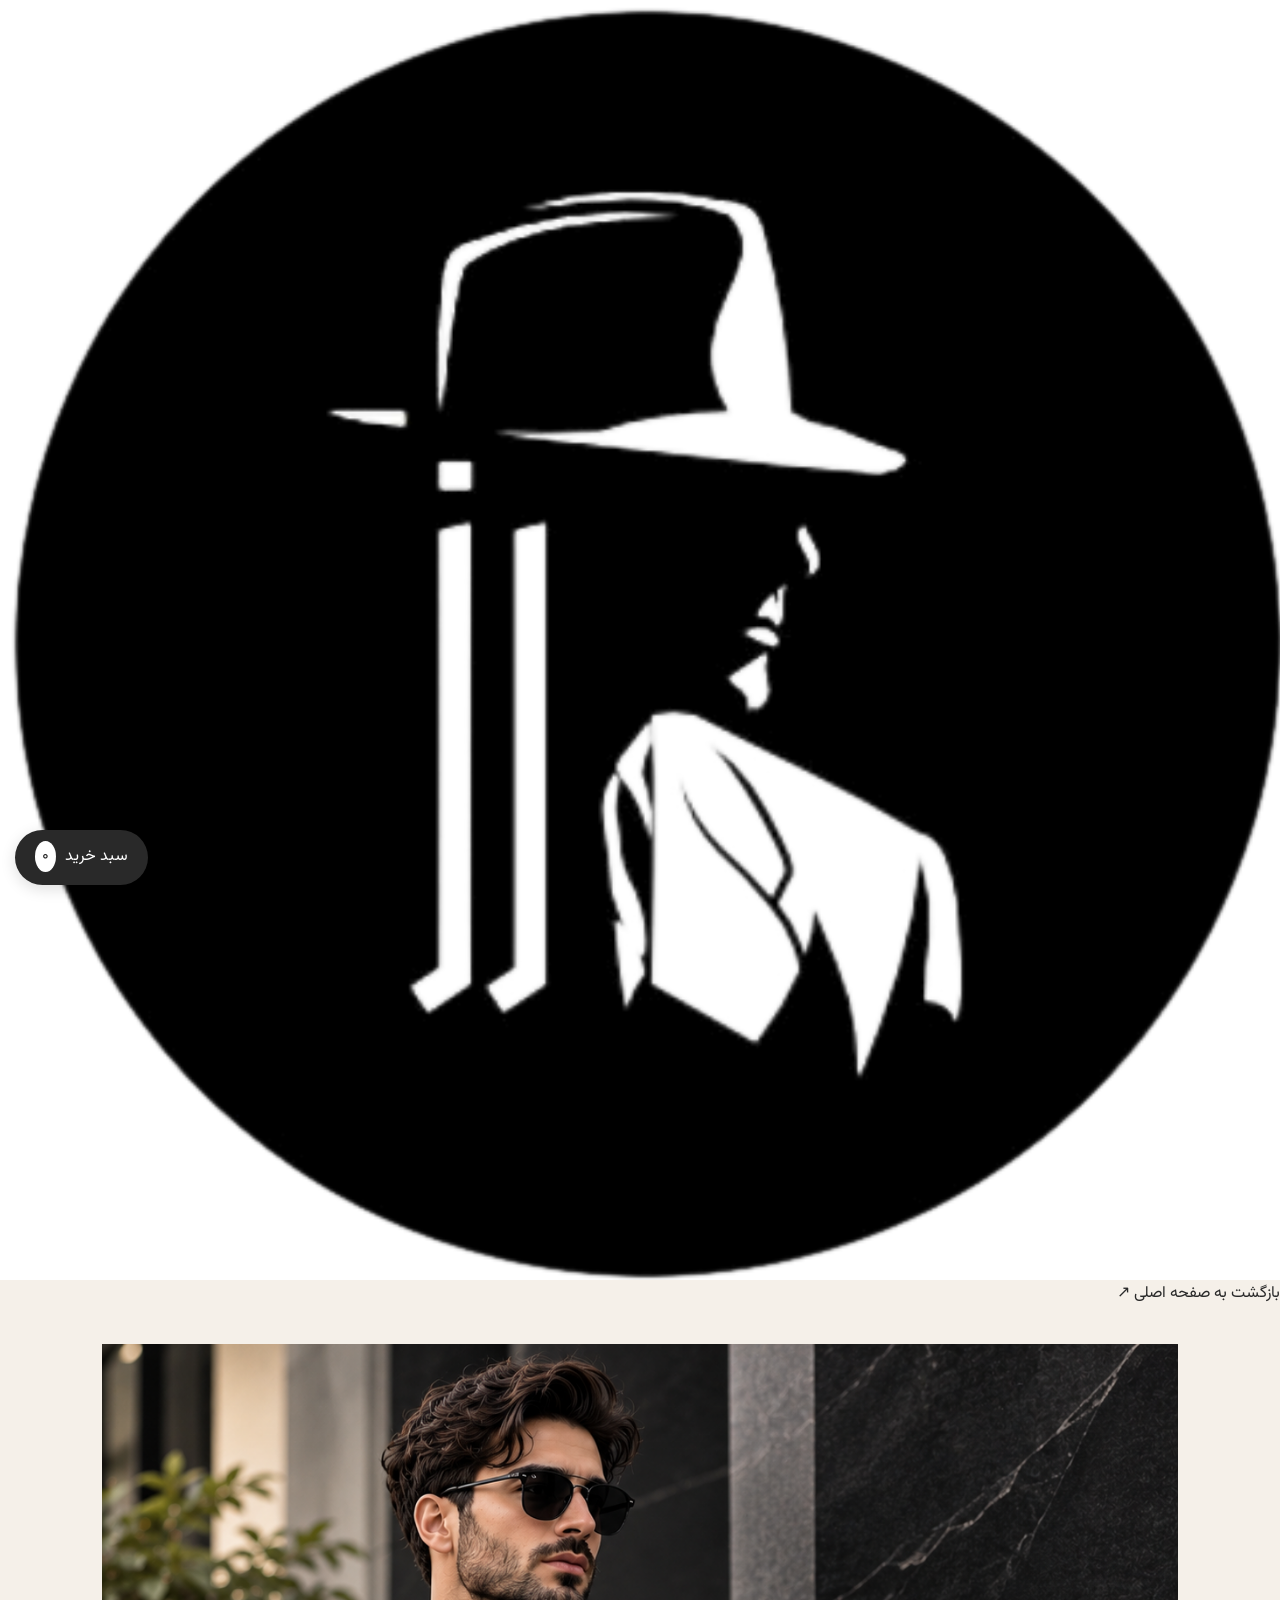
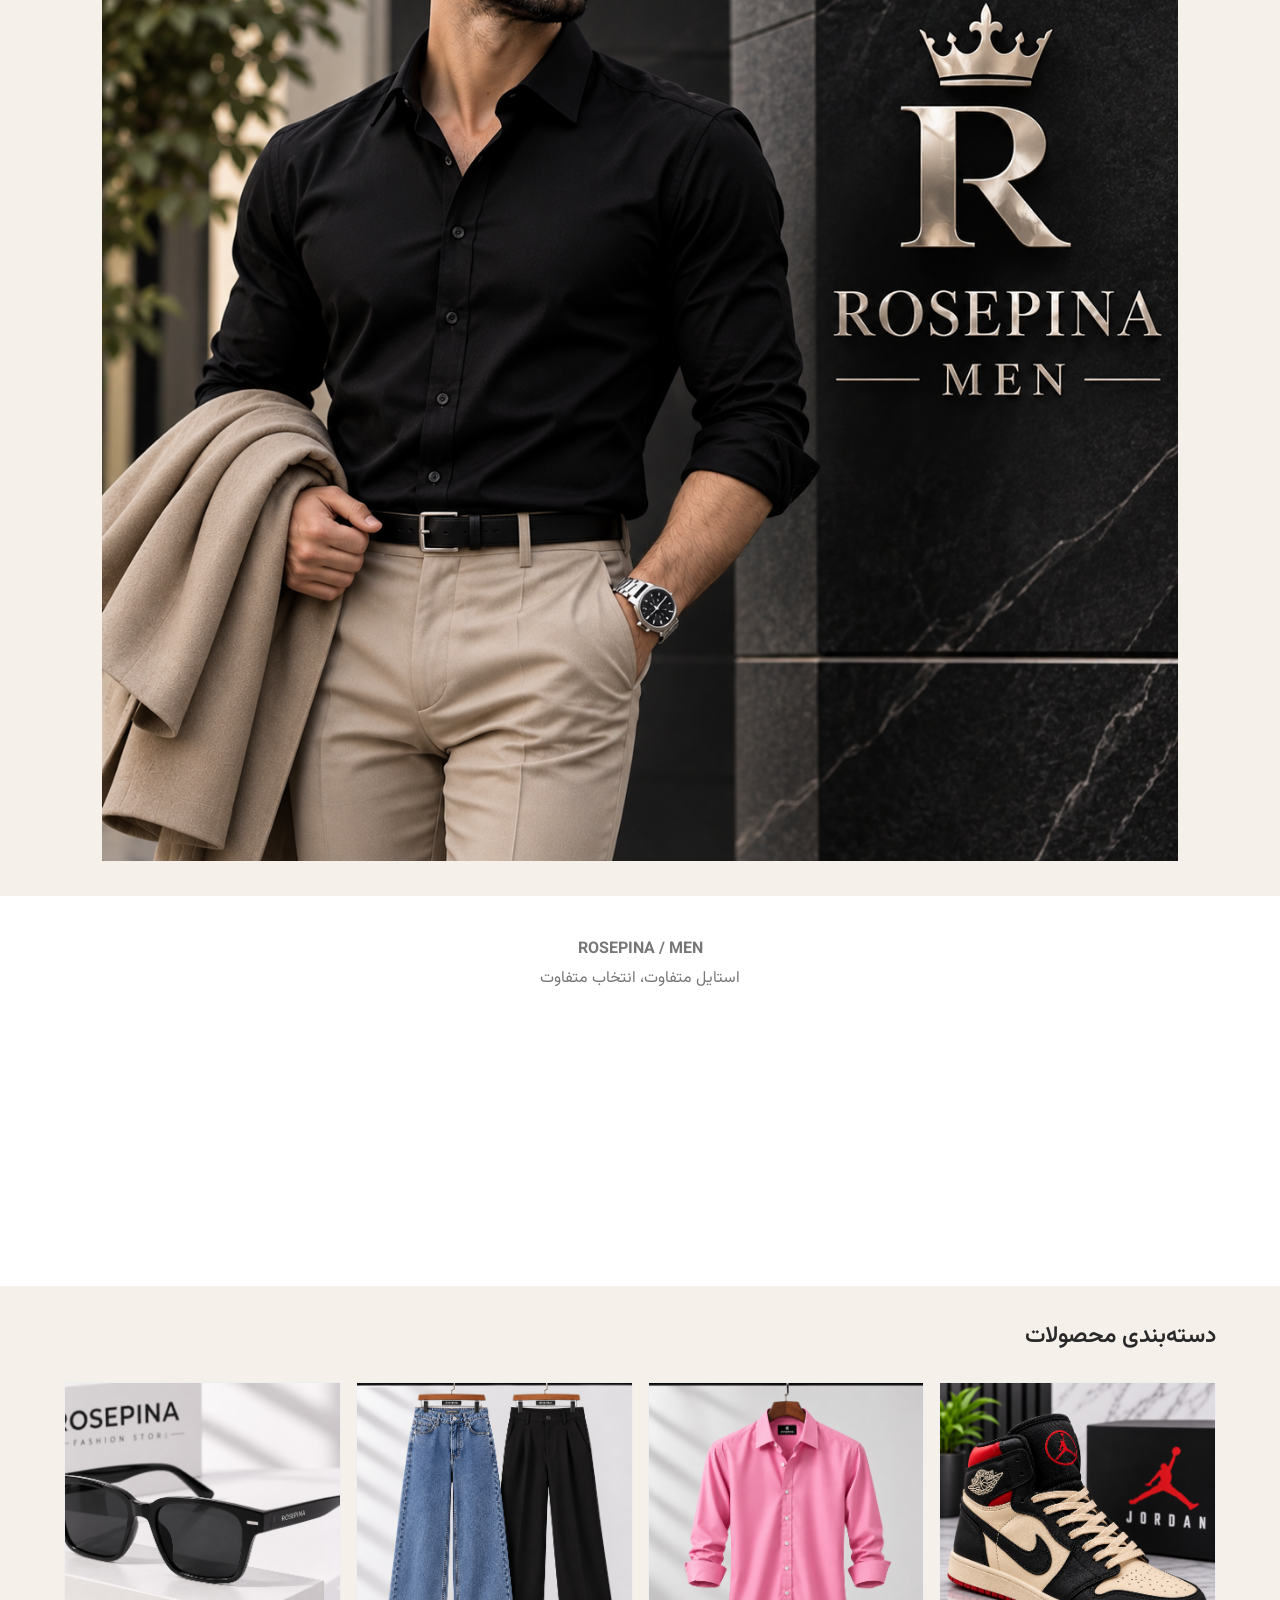
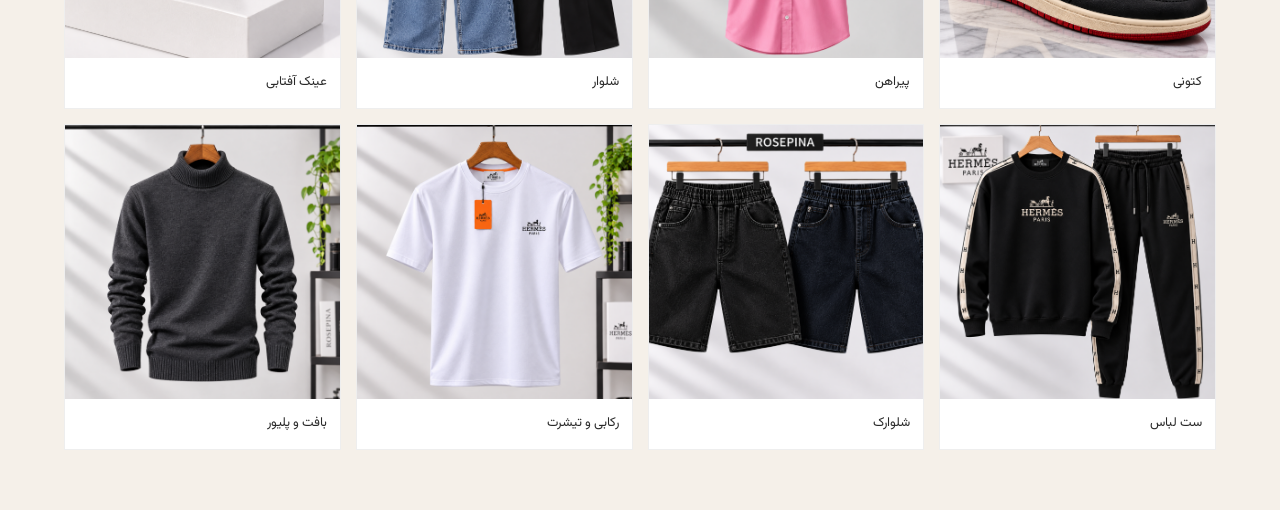
==== commit b04afc37: "Update men.html" ====
--- a/men.html
+++ b/men.html
@@ -12,498 +12,188 @@
 
 <style>
 *{box-sizing:border-box}
-
-html,body{
- margin:0;
- padding:0;
- font-family:"Vazirmatn",sans-serif;
- color:#292929;
-}
-
+html,body{margin:0;padding:0;font-family:"Vazirmatn",sans-serif;color:#292929}
 body{background:#f5f0e9}
 button,input,textarea{font-family:inherit}
 button{cursor:pointer}
 
-/* هدر */
-body > header{
- width:100%;
- min-height:110px;
- display:flex !important;
- flex-direction:row;
- justify-content:space-between !important;
- align-items:center !important;
- gap:15px;
- padding:12px 5% !important;
- background:#f5f0e9 !important;
- border-bottom:1px solid #eee;
+/* هدر: استفاده از استایل اصلی style.css */
+
+/* بنر: حذف عکس پس‌زمینه تکراری */
+.hero{
+ background:none !important;
+ background-image:none !important;
  position:relative;
-}
-
-body > header a{
- display:inline-flex !important;
- align-items:center;
- color:#333 !important;
- text-decoration:none !important;
- font-size:14px !important;
-}
-
-body > header a:first-child{
- flex-shrink:0;
-}
-
-body > header a:first-child img{
- display:block !important;
- width:120px !important;
- height:120px !important;
- max-width:120px !important;
- object-fit:contain !important;
-}
-
-body > header a:last-child{
- white-space:nowrap;
-}
-
-/* بنر */
+ overflow:hidden;
+}
+.hero::before,.hero::after{
+ content:none !important;
+ display:none !important;
+ background:none !important;
+}
 .hero img{
  width:100%;
  height:auto;
  display:block;
-}
-
-.intro{
- text-align:center;
- padding:40px 15px;
- color:#777;
- background:#fff;
-}
+ position:relative;
+ background:none !important;
+}
+
+/* معرفی */
+.intro{text-align:center;padding:40px 15px;color:#777;background:#fff}
 
 /* دسته بندی */
-.categories,.category-products{
- padding:30px 5% 60px;
-}
-
-.heading{
- display:flex;
- justify-content:space-between;
- align-items:center;
- margin-bottom:25px;
-}
-
-.heading h2{
- font-size:23px;
- font-weight:600;
-}
-
-.category-grid{
- display:grid;
- grid-template-columns:repeat(4,1fr);
- gap:15px;
-}
-
+.categories,.category-products{padding:30px 5% 60px}
+.heading{display:flex;justify-content:space-between;align-items:center;margin-bottom:25px}
+.heading h2{font-size:23px;font-weight:600}
+.category-grid{display:grid;grid-template-columns:repeat(4,1fr);gap:15px}
 .category-card{
- border:1px solid #eee;
- background:#fff;
- padding:0;
- text-align:right;
- overflow:hidden;
- width:100%;
- color:#292929;
-}
-
+ border:1px solid #eee;background:#fff;padding:0;text-align:right;
+ overflow:hidden;width:100%;color:#292929;
+}
 .category-card img{
- width:100%;
- aspect-ratio:1/1;
- object-fit:cover;
- display:block;
-}
-
-.category-card span{
- display:block;
- padding:13px;
- font-size:13px;
-}
+ width:100%;aspect-ratio:1/1;object-fit:cover;display:block;
+}
+.category-card span{display:block;padding:13px;font-size:13px}
 
 /* صفحات دسته بندی */
 .category-products{display:none}
 .category-products.active{display:block}
-
 .category-top{
- display:flex;
- justify-content:space-between;
- align-items:center;
- gap:10px;
- margin-bottom:25px;
-}
-
+ display:flex;justify-content:space-between;align-items:center;
+ gap:10px;margin-bottom:25px;
+}
 .category-top h2{font-size:22px}
-
-.back-button{
- background:#fff;
- border:1px solid #ddd;
- padding:10px 15px;
- color:#292929;
-}
+.back-button{background:#fff;border:1px solid #ddd;padding:10px 15px;color:#292929}
 
 /* محصولات */
 .sneakers-grid{
- display:grid;
- grid-template-columns:repeat(3,minmax(0,1fr));
- gap:18px;
-}
-
+ display:grid;grid-template-columns:repeat(3,minmax(0,1fr));gap:18px;
+}
 .sneaker-card,.product-card{
- border:1px solid #eee;
- background:#fff;
- overflow:hidden;
- min-width:0;
-}
-
+ border:1px solid #eee;background:#fff;overflow:hidden;min-width:0;
+}
 .sneaker-card img,.product-card img{
- width:100%;
- aspect-ratio:1/1.1;
- object-fit:cover;
- display:block;
- background:#f5f5f5;
-}
-
-.sneaker-info,.product-info{
- padding:15px;
- text-align:center;
-}
-
-.sneaker-info h3,.product-info h3{
- font-size:14px;
- margin:5px 0 12px;
-}
-
-.sneaker-info p,.product-info p{
- font-size:13px;
- font-weight:700;
-}
-
+ width:100%;aspect-ratio:1/1.1;object-fit:cover;
+ display:block;background:#f5f5f5;
+}
+.sneaker-info,.product-info{padding:15px;text-align:center}
+.sneaker-info h3,.product-info h3{font-size:14px;margin:5px 0 12px}
+.sneaker-info p,.product-info p{font-size:13px;font-weight:700}
 .sneaker-info button,.action-button{
- background:#292929;
- color:white;
- border:0;
- padding:12px 18px;
- width:100%;
- font-size:13px;
-}
-
+ background:#292929;color:white;border:0;padding:12px 18px;
+ width:100%;font-size:13px;
+}
 .empty-message{
- text-align:center;
- padding:55px 15px;
- background:#f7f7f7;
- color:#777;
- font-size:13px;
+ text-align:center;padding:55px 15px;background:#f7f7f7;
+ color:#777;font-size:13px;
 }
 
 /* فرم سفارش */
 #sneaker-order,#shirt-order,#sweater-order{
- display:none;
- position:fixed;
- inset:0;
- z-index:10001;
- background:#fff;
- overflow-y:auto;
- padding:25px 18px;
-}
-
-.order-inner{
- max-width:500px;
- margin:auto;
-}
-
+ display:none;position:fixed;inset:0;z-index:10001;
+ background:#fff;overflow-y:auto;padding:25px 18px;
+}
+.order-inner{max-width:500px;margin:auto}
 .order-inner h2{font-size:22px}
-
 .order-inner img{
- width:100%;
- max-height:350px;
- object-fit:contain;
- background:#f5f5f5;
-}
-
-.order-inner h3{
- font-size:15px;
- margin:22px 0 12px;
-}
-
-.size-options,.color-options{
- display:flex;
- flex-wrap:wrap;
- gap:9px;
-}
-
+ width:100%;max-height:350px;object-fit:contain;background:#f5f5f5;
+}
+.order-inner h3{font-size:15px;margin:22px 0 12px}
+.size-options,.color-options{display:flex;flex-wrap:wrap;gap:9px}
 .size-options button,.color-options button{
- min-width:48px;
- padding:11px;
- border:1px solid #ddd;
- background:#fff;
-}
-
+ min-width:48px;padding:11px;border:1px solid #ddd;background:#fff;
+}
 .size-options button.active,.color-options button.active{
- background:#292929;
- color:#fff;
- border-color:#292929;
-}
-
+ background:#292929;color:#fff;border-color:#292929;
+}
 .order-inner input,.order-inner textarea{
- width:100%;
- max-width:180px;
- padding:11px;
- border:1px solid #ddd;
-}
-
+ width:100%;max-width:180px;padding:11px;border:1px solid #ddd;
+}
 .order-inner textarea{max-width:100%}
-
 .order-submit{
- width:100%;
- padding:15px;
- margin-top:20px;
- background:#292929;
- color:#fff;
- border:0;
- font-size:14px;
-}
-
+ width:100%;padding:15px;margin-top:20px;background:#292929;
+ color:#fff;border:0;font-size:14px;
+}
 .order-price{font-weight:700}
 
 /* گالری پیراهن و بافت */
 #shirt-order .gallery,#sweater-order .gallery{
- position:relative;
- margin:15px auto;
- background:#f5f5f5;
-}
-
+ position:relative;margin:15px auto;background:#f5f5f5;
+}
 #shirt-order .gallery img,#sweater-order .gallery img{
- width:100%;
- height:350px;
- object-fit:contain;
-}
-
+ width:100%;height:350px;object-fit:contain;
+}
 .gallery button{
- position:absolute;
- top:50%;
- transform:translateY(-50%);
- border:0;
- border-radius:50%;
- background:#fff;
- width:38px;
- height:38px;
- font-size:20px;
-}
-
+ position:absolute;top:50%;transform:translateY(-50%);
+ border:0;border-radius:50%;background:#fff;width:38px;height:38px;font-size:20px;
+}
 .gallery .prev{right:8px}
 .gallery .next{left:8px}
-
 .gallery-counter{
- position:absolute;
- bottom:10px;
- left:50%;
- transform:translateX(-50%);
- background:#333;
- color:#fff;
- padding:4px 12px;
- border-radius:20px;
- font-size:11px;
+ position:absolute;bottom:10px;left:50%;transform:translateX(-50%);
+ background:#333;color:#fff;padding:4px 12px;border-radius:20px;font-size:11px;
 }
 
 /* سبد خرید */
 .cart-floating{
- position:fixed;
- left:15px;
- bottom:15px;
- z-index:9000;
- background:#292929;
- color:#fff;
- border:0;
- border-radius:30px;
- padding:13px 20px;
- box-shadow:0 4px 15px #0002;
-}
-
+ position:fixed;left:15px;bottom:15px;z-index:9000;
+ background:#292929;color:#fff;border:0;border-radius:30px;
+ padding:13px 20px;box-shadow:0 4px 15px #0002;
+}
 .cart-floating span{
- background:#fff;
- color:#292929;
- border-radius:50%;
- padding:3px 7px;
- margin-right:5px;
-}
-
+ background:#fff;color:#292929;border-radius:50%;padding:3px 7px;margin-right:5px;
+}
 #men-cart{
- display:none;
- position:fixed;
- inset:0;
- z-index:11000;
- background:#0008;
- padding:15px;
- overflow-y:auto;
-}
-
-#men-cart.open{
- display:flex;
- align-items:flex-end;
- justify-content:center;
-}
-
+ display:none;position:fixed;inset:0;z-index:11000;
+ background:#0008;padding:15px;overflow-y:auto;
+}
+#men-cart.open{display:flex;align-items:flex-end;justify-content:center}
 .cart-panel{
- width:100%;
- max-width:550px;
- max-height:88vh;
- overflow:auto;
- background:#fff;
- padding:20px;
- border-radius:12px;
-}
-
-.cart-header,.cart-total{
- display:flex;
- justify-content:space-between;
- align-items:center;
-}
-
-.cart-header{
- border-bottom:1px solid #eee;
- padding-bottom:12px;
-}
-
+ width:100%;max-width:550px;max-height:88vh;overflow:auto;
+ background:#fff;padding:20px;border-radius:12px;
+}
+.cart-header,.cart-total{display:flex;justify-content:space-between;align-items:center}
+.cart-header{border-bottom:1px solid #eee;padding-bottom:12px}
 .cart-header h2{font-size:19px}
-
-.cart-close{
- border:1px solid #ddd;
- background:#fff;
- padding:8px;
-}
-
-.cart-empty{
- text-align:center;
- padding:35px;
- color:#888;
-}
-
+.cart-close{border:1px solid #ddd;background:#fff;padding:8px}
+.cart-empty{text-align:center;padding:35px;color:#888}
 .cart-item{
- display:flex;
- justify-content:space-between;
- gap:10px;
- border-bottom:1px solid #eee;
- padding:15px 0;
-}
-
-.cart-item h3{
- font-size:14px;
- margin:0 0 8px;
-}
-
-.cart-item p{
- font-size:12px;
- color:#777;
- margin:4px 0;
-}
-
-.cart-item-price{
- font-size:12px;
- font-weight:700;
- white-space:nowrap;
-}
-
-.cart-item-actions{
- display:flex;
- align-items:center;
- gap:8px;
- margin-top:8px;
-}
-
-.cart-item-actions button{
- border:1px solid #ddd;
- background:#fff;
- padding:5px 10px;
-}
-
-.cart-total{
- padding:18px 0;
- font-weight:700;
-}
-
+ display:flex;justify-content:space-between;gap:10px;
+ border-bottom:1px solid #eee;padding:15px 0;
+}
+.cart-item h3{font-size:14px;margin:0 0 8px}
+.cart-item p{font-size:12px;color:#777;margin:4px 0}
+.cart-item-price{font-size:12px;font-weight:700;white-space:nowrap}
+.cart-item-actions{display:flex;align-items:center;gap:8px;margin-top:8px}
+.cart-item-actions button{border:1px solid #ddd;background:#fff;padding:5px 10px}
+.cart-total{padding:18px 0;font-weight:700}
 .checkout,.clear-cart{
- width:100%;
- padding:14px;
- margin-top:8px;
- border:0;
- font-family:inherit;
-}
-
-.checkout{
- background:#292929;
- color:#fff;
-}
-
-.clear-cart{
- background:#fff;
- border:1px solid #ddd;
- color:#777;
-}
+ width:100%;padding:14px;margin-top:8px;border:0;font-family:inherit;
+}
+.checkout{background:#292929;color:#fff}
+.clear-cart{background:#fff;border:1px solid #ddd;color:#777}
 
 /* موبایل */
 @media(max-width:700px){
-
- body > header{
-  min-height:100px;
-  padding:10px 4% !important;
- }
-
- body > header a:first-child img{
-  width:100px !important;
-  height:100px !important;
- }
-
- body > header a:last-child{
-  font-size:12px !important;
- }
-
- .category-grid{
-  grid-template-columns:repeat(2,1fr);
-  gap:10px;
- }
-
- .sneakers-grid{
-  grid-template-columns:repeat(2,minmax(0,1fr));
-  gap:10px;
- }
-
+ .category-grid{grid-template-columns:repeat(2,1fr);gap:10px}
+ .sneakers-grid{grid-template-columns:repeat(2,minmax(0,1fr));gap:10px}
  .sneaker-info{padding:12px 7px}
  .sneaker-info h3{font-size:12px}
  .sneaker-info p{font-size:12px}
-
- .category-products,.categories{
-  padding:25px 4% 50px;
- }
-
+ .category-products,.categories{padding:25px 4% 50px}
  .category-top h2{font-size:18px}
-}
-
-@media(max-width:360px){
- body > header a:first-child img{
-  width:80px !important;
-  height:80px !important;
- }
- body > header a:last-child{
-  font-size:11px !important;
- }
 }
 </style>
 </head>
 
 <body>
 
-<!-- هدر -->
 <header>
-<a href="index.html">
-<img src="logo.png" alt="ROSEPINA">
-</a>
+<a href="index.html"><img src="logo.png" alt="ROSEPINA"></a>
 <a href="index.html">بازگشت به صفحه اصلی ↗</a>
 </header>
 
-<!-- بنر -->
 <section class="hero">
 <img src="images/men-banner.png" alt="کالکشن مردانه">
 </section>
@@ -513,212 +203,83 @@
 <p>استایل متفاوت، انتخاب متفاوت</p>
 </section>
 
-<!-- دسته بندی محصولات -->
 <section class="categories" id="men-categories">
-<div class="heading">
-<h2>دسته‌بندی محصولات</h2>
-</div>
-
+<div class="heading"><h2>دسته‌بندی محصولات</h2></div>
 <div class="category-grid">
-
-<button class="category-card" onclick="showCategory('sneakers')">
-<img src="images/jordan-1-black-cream-red.png" alt="کتونی">
-<span>کتونی</span>
-</button>
-
-<button class="category-card" onclick="showCategory('shirts')">
-<img src="images/shirts-pink.png" alt="پیراهن">
-<span>پیراهن</span>
-</button>
-
-<button class="category-card" onclick="showCategory('pants')">
-<img src="images/pants-category.png" alt="شلوار">
-<span>شلوار</span>
-</button>
-
-<button class="category-card" onclick="showCategory('sunglasses')">
-<img src="images/sunglasses-black.png" alt="عینک">
-<span>عینک آفتابی</span>
-</button>
-
-<button class="category-card" onclick="showCategory('sets')">
-<img src="images/sets-hermes.png" alt="ست">
-<span>ست لباس</span>
-</button>
-
-<button class="category-card" onclick="showCategory('shorts')">
-<img src="images/shorts-category.png" alt="شلوارک">
-<span>شلوارک</span>
-</button>
-
-<button class="category-card" onclick="showCategory('tshirts')">
-<img src="images/Tshirt.png" alt="تیشرت">
-<span>رکابی و تیشرت</span>
-</button>
-
-<button class="category-card" onclick="showCategory('knitwear')">
-<img src="images/Baft.png" alt="بافت">
-<span>بافت و پلیور</span>
-</button>
-
+<button class="category-card" onclick="showCategory('sneakers')"><img src="images/jordan-1-black-cream-red.png" alt="کتونی"><span>کتونی</span></button>
+<button class="category-card" onclick="showCategory('shirts')"><img src="images/shirts-pink.png" alt="پیراهن"><span>پیراهن</span></button>
+<button class="category-card" onclick="showCategory('pants')"><img src="images/pants-category.png" alt="شلوار"><span>شلوار</span></button>
+<button class="category-card" onclick="showCategory('sunglasses')"><img src="images/sunglasses-black.png" alt="عینک"><span>عینک آفتابی</span></button>
+<button class="category-card" onclick="showCategory('sets')"><img src="images/sets-hermes.png" alt="ست"><span>ست لباس</span></button>
+<button class="category-card" onclick="showCategory('shorts')"><img src="images/shorts-category.png" alt="شلوارک"><span>شلوارک</span></button>
+<button class="category-card" onclick="showCategory('tshirts')"><img src="images/Tshirt.png" alt="تیشرت"><span>رکابی و تیشرت</span></button>
+<button class="category-card" onclick="showCategory('knitwear')"><img src="images/Baft.png" alt="بافت"><span>بافت و پلیور</span></button>
 </div>
 </section>
 
 <!-- کتونی‌ها -->
 <section class="category-products" id="category-sneakers">
-
 <div class="category-top">
 <h2>کتونی مردانه</h2>
 <button class="back-button" onclick="backToCategories()">بازگشت</button>
 </div>
-
 <div class="sneakers-grid">
-
 <article class="sneaker-card">
 <img src="images/jordan-1-black-cream-red.png" alt="جردن وان مشکی کرم قرمز">
-<div class="sneaker-info">
-<h3>جردن وان مشکی، کرم و قرمز</h3>
-<p>۳,۰۰۰,۰۰۰ تومان</p>
-<button onclick="openSneakerOrder('jordan-black')">انتخاب سایز</button>
-</div>
+<div class="sneaker-info"><h3>جردن وان مشکی، کرم و قرمز</h3><p>۳,۰۰۰,۰۰۰ تومان</p><button onclick="openSneakerOrder('jordan-black')">انتخاب سایز</button></div>
 </article>
-
 <article class="sneaker-card">
 <img src="images/louis-vuitton-black-cream.png" alt="لویی ویتون مشکی و کرم">
-<div class="sneaker-info">
-<h3>لویی ویتون مشکی و کرم</h3>
-<p>۳,۰۰۰,۰۰۰ تومان</p>
-<button onclick="openSneakerOrder('lv-black')">انتخاب سایز</button>
-</div>
+<div class="sneaker-info"><h3>لویی ویتون مشکی و کرم</h3><p>۳,۰۰۰,۰۰۰ تومان</p><button onclick="openSneakerOrder('lv-black')">انتخاب سایز</button></div>
 </article>
-
 <article class="sneaker-card">
 <img src="images/louis-vuitton-cream.png" alt="لویی ویتون کرم">
-<div class="sneaker-info">
-<h3>لویی ویتون کرم</h3>
-<p>۳,۰۰۰,۰۰۰ تومان</p>
-<button onclick="openSneakerOrder('lv-cream')">انتخاب سایز</button>
-</div>
+<div class="sneaker-info"><h3>لویی ویتون کرم</h3><p>۳,۰۰۰,۰۰۰ تومان</p><button onclick="openSneakerOrder('lv-cream')">انتخاب سایز</button></div>
 </article>
-
 <article class="sneaker-card">
-<img
-src="images/black-sneaker.jpg"
-alt="جوردن وان"
-onerror="this.onerror=null;this.src='images/jordan-1-black-cream-red.png';">
-
-<div class="sneaker-info">
-<h3>جوردن وان</h3>
-<p>۳,۰۰۰,۰۰۰ تومان</p>
-<button onclick="openSneakerOrder('jordan-one-black')">انتخاب سایز</button>
-</div>
+<img src="images/black-sneaker.png" alt="جوردن وان">
+<div class="sneaker-info"><h3>جوردن وان</h3><p>۳,۰۰۰,۰۰۰ تومان</p><button onclick="openSneakerOrder('jordan-one-black')">انتخاب سایز</button></div>
 </article>
-
 </div>
 </section>
 
 <!-- پیراهن -->
 <section class="category-products" id="category-shirts">
-
-<div class="category-top">
-<h2>پیراهن مردانه</h2>
-<button class="back-button" onclick="backToCategories()">بازگشت</button>
-</div>
-
+<div class="category-top"><h2>پیراهن مردانه</h2><button class="back-button" onclick="backToCategories()">بازگشت</button></div>
 <div class="sneakers-grid">
-
 <article class="product-card">
 <img src="images/shirt-cotton-colors.png" alt="پیراهن نخی">
-<div class="product-info">
-<h3>پیراهن نخی مردانه</h3>
-<p>۲,۰۰۰,۰۰۰ تومان</p>
-<button class="action-button" onclick="openShirtOrder()">انتخاب رنگ و سایز</button>
-</div>
+<div class="product-info"><h3>پیراهن نخی مردانه</h3><p>۲,۰۰۰,۰۰۰ تومان</p><button class="action-button" onclick="openShirtOrder()">انتخاب رنگ و سایز</button></div>
 </article>
-
 </div>
 </section>
 
 <!-- سایر دسته‌ها -->
-<section class="category-products" id="category-pants">
-<div class="category-top">
-<h2>شلوار</h2>
-<button class="back-button" onclick="backToCategories()">بازگشت</button>
-</div>
-<div class="empty-message">محصولات این دسته به‌زودی اضافه می‌شوند.</div>
-</section>
-
-<section class="category-products" id="category-sunglasses">
-<div class="category-top">
-<h2>عینک آفتابی</h2>
-<button class="back-button" onclick="backToCategories()">بازگشت</button>
-</div>
-<div class="empty-message">محصولات این دسته به‌زودی اضافه می‌شوند.</div>
-</section>
-
-<section class="category-products" id="category-sets">
-<div class="category-top">
-<h2>ست لباس</h2>
-<button class="back-button" onclick="backToCategories()">بازگشت</button>
-</div>
-<div class="empty-message">محصولات این دسته به‌زودی اضافه می‌شوند.</div>
-</section>
-
-<section class="category-products" id="category-shorts">
-<div class="category-top">
-<h2>شلوارک</h2>
-<button class="back-button" onclick="backToCategories()">بازگشت</button>
-</div>
-<div class="empty-message">محصولات این دسته به‌زودی اضافه می‌شوند.</div>
-</section>
-
-<section class="category-products" id="category-tshirts">
-<div class="category-top">
-<h2>رکابی و تیشرت</h2>
-<button class="back-button" onclick="backToCategories()">بازگشت</button>
-</div>
-<div class="empty-message">محصولات این دسته به‌زودی اضافه می‌شوند.</div>
-</section>
+<section class="category-products" id="category-pants"><div class="category-top"><h2>شلوار</h2><button class="back-button" onclick="backToCategories()">بازگشت</button></div><div class="empty-message">محصولات این دسته به‌زودی اضافه می‌شوند.</div></section>
+<section class="category-products" id="category-sunglasses"><div class="category-top"><h2>عینک آفتابی</h2><button class="back-button" onclick="backToCategories()">بازگشت</button></div><div class="empty-message">محصولات این دسته به‌زودی اضافه می‌شوند.</div></section>
+<section class="category-products" id="category-sets"><div class="category-top"><h2>ست لباس</h2><button class="back-button" onclick="backToCategories()">بازگشت</button></div><div class="empty-message">محصولات این دسته به‌زودی اضافه می‌شوند.</div></section>
+<section class="category-products" id="category-shorts"><div class="category-top"><h2>شلوارک</h2><button class="back-button" onclick="backToCategories()">بازگشت</button></div><div class="empty-message">محصولات این دسته به‌زودی اضافه می‌شوند.</div></section>
+<section class="category-products" id="category-tshirts"><div class="category-top"><h2>رکابی و تیشرت</h2><button class="back-button" onclick="backToCategories()">بازگشت</button></div><div class="empty-message">محصولات این دسته به‌زودی اضافه می‌شوند.</div></section>
 
 <!-- بافت -->
 <section class="category-products" id="category-knitwear">
-
-<div class="category-top">
-<h2>بافت و پلیور</h2>
-<button class="back-button" onclick="backToCategories()">بازگشت</button>
-</div>
-
+<div class="category-top"><h2>بافت و پلیور</h2><button class="back-button" onclick="backToCategories()">بازگشت</button></div>
 <div class="sneakers-grid">
 <article class="product-card">
 <img src="images/sweater-charcoal.jpg" alt="بافت یقه اسکی">
-<div class="product-info">
-<h3>بافت یقه‌اسکی</h3>
-<p>۳,۰۰۰,۰۰۰ تومان</p>
-<button class="action-button" onclick="openSweaterOrder()">انتخاب رنگ</button>
-</div>
+<div class="product-info"><h3>بافت یقه‌اسکی</h3><p>۳,۰۰۰,۰۰۰ تومان</p><button class="action-button" onclick="openSweaterOrder()">انتخاب رنگ</button></div>
 </article>
 </div>
-
 </section>
 
 <!-- فرم سفارش کتونی -->
 <section id="sneaker-order">
 <div class="order-inner">
-
 <button class="back-button" onclick="closeOrder('sneaker-order')">بازگشت</button>
-
 <h2 id="sneaker-name">انتخاب کتونی</h2>
-
-<img
-id="sneaker-image"
-src=""
-alt="کتونی انتخاب‌شده"
-onerror="this.onerror=null;this.src='images/jordan-1-black-cream-red.png';">
-
+<img id="sneaker-image" src="" alt="کتونی انتخاب‌شده">
 <p class="order-price">۳,۰۰۰,۰۰۰ تومان</p>
-
 <h3>انتخاب سایز</h3>
-
 <div class="size-options">
 <button onclick="selectSneakerSize(40)">۴۰</button>
 <button onclick="selectSneakerSize(41)">۴۱</button>
@@ -726,35 +287,26 @@
 <button onclick="selectSneakerSize(43)">۴۳</button>
 <button onclick="selectSneakerSize(44)">۴۴</button>
 </div>
-
 <p id="sneaker-size-label">سایز انتخابی: انتخاب نشده</p>
-
 <h3>تعداد</h3>
 <input id="sneaker-quantity" type="number" min="1" max="20" value="1">
-
 <button class="order-submit" onclick="addSneakerToCart()">افزودن به سبد خرید</button>
-
 </div>
 </section>
 
 <!-- فرم سفارش پیراهن -->
 <section id="shirt-order">
 <div class="order-inner">
-
 <button class="back-button" onclick="closeOrder('shirt-order')">بازگشت</button>
-
 <h2>پیراهن نخی مردانه</h2>
 <p class="order-price">۲,۰۰۰,۰۰۰ تومان</p>
-
 <div class="gallery">
 <img id="shirt-image" src="images/shirt-cotton-colors.png" alt="پیراهن">
 <button class="prev" onclick="changeShirtSlide(-1)">›</button>
 <button class="next" onclick="changeShirtSlide(1)">‹</button>
 <span class="gallery-counter" id="shirt-counter">۱ از ۷</span>
 </div>
-
 <h3>انتخاب رنگ</h3>
-
 <div class="color-options">
 <button data-color="brown" onclick="selectShirtColor('brown')">قهوه‌ای</button>
 <button data-color="olive" onclick="selectShirtColor('olive')">زیتونی</button>
@@ -763,11 +315,8 @@
 <button data-color="white" onclick="selectShirtColor('white')">سفید</button>
 <button data-color="cream" onclick="selectShirtColor('cream')">کرم</button>
 </div>
-
 <p id="shirt-color-label">رنگ انتخابی: انتخاب نشده</p>
-
 <h3>انتخاب سایز</h3>
-
 <div class="size-options">
 <button onclick="selectShirtSize('S')">S</button>
 <button onclick="selectShirtSize('M')">M</button>
@@ -775,109 +324,61 @@
 <button onclick="selectShirtSize('XL')">XL</button>
 <button onclick="selectShirtSize('XXL')">XXL</button>
 </div>
-
 <p id="shirt-size-label">سایز انتخابی: انتخاب نشده</p>
-
 <h3>تعداد</h3>
 <input id="shirt-quantity" type="number" min="1" max="20" value="1">
-
 <button class="order-submit" onclick="addShirtToCart()">افزودن به سبد خرید</button>
-
 </div>
 </section>
 
 <!-- فرم سفارش بافت -->
 <section id="sweater-order">
 <div class="order-inner">
-
 <button class="back-button" onclick="closeOrder('sweater-order')">بازگشت</button>
-
 <h2>بافت یقه‌اسکی</h2>
-
 <div class="gallery">
 <img id="sweater-image" src="images/sweater-charcoal.jpg" alt="بافت">
 <button class="prev" onclick="changeSweaterSlide(-1)">›</button>
 <button class="next" onclick="changeSweaterSlide(1)">‹</button>
 <span class="gallery-counter" id="sweater-counter">۱ از ۴</span>
 </div>
-
 <p id="sweater-color-label">رنگ انتخابی: زغالی</p>
-
 <h3>انتخاب رنگ</h3>
-
 <div class="color-options">
 <button data-color="charcoal" onclick="selectSweaterColor('charcoal')">زغالی</button>
 <button data-color="brown" onclick="selectSweaterColor('brown')">قهوه‌ای</button>
 <button data-color="black" onclick="selectSweaterColor('black')">مشکی</button>
 <button data-color="olive" onclick="selectSweaterColor('olive')">زیتونی</button>
 </div>
-
-<h3>سایز</h3>
-<p>Free Size</p>
-
+<h3>سایز</h3><p>Free Size</p>
 <h3>تعداد</h3>
 <input id="sweater-quantity" type="number" min="1" max="20" value="1">
-
 <p>۳,۰۰۰,۰۰۰ تومان</p>
-
 <button class="order-submit" onclick="addSweaterToCart()">افزودن به سبد خرید</button>
-
 </div>
 </section>
 
 <!-- سبد خرید -->
-<button class="cart-floating" onclick="openCart()">
-سبد خرید <span id="cart-count">۰</span>
-</button>
-
+<button class="cart-floating" onclick="openCart()">سبد خرید <span id="cart-count">۰</span></button>
 <section id="men-cart" onclick="cartBackdrop(event)">
 <div class="cart-panel">
-
-<div class="cart-header">
-<h2>سبد خرید ROSEPINA</h2>
-<button class="cart-close" onclick="closeCart()">بستن ×</button>
-</div>
-
+<div class="cart-header"><h2>سبد خرید ROSEPINA</h2><button class="cart-close" onclick="closeCart()">بستن ×</button></div>
 <div id="cart-items"></div>
-
-<div class="cart-total">
-<span>مبلغ کل</span>
-<span id="cart-total">۰ تومان</span>
-</div>
-
+<div class="cart-total"><span>مبلغ کل</span><span id="cart-total">۰ تومان</span></div>
 <button class="checkout" onclick="checkoutCart()">ثبت سفارش در واتساپ</button>
 <button class="clear-cart" onclick="clearCart()">خالی کردن سبد خرید</button>
-
 </div>
 </section>
 
 <script>
 const WHATSAPP_NUMBER="989120193510";
-
-const prices={
- sneaker:3000000,
- shirt:2000000,
- sweater:3000000
-};
+const prices={sneaker:3000000,shirt:2000000,sweater:3000000};
 
 const sneakers={
- "jordan-black":{
-  name:"جردن وان مشکی، کرم و قرمز",
-  image:"images/jordan-1-black-cream-red.png"
- },
- "lv-black":{
-  name:"لویی ویتون مشکی و کرم",
-  image:"images/louis-vuitton-black-cream.png"
- },
- "lv-cream":{
-  name:"لویی ویتون کرم",
-  image:"images/louis-vuitton-cream.png"
- },
- "jordan-one-black":{
-  name:"جوردن وان",
-  image:"images/black-sneaker.jpg",
-  fallback:"images/jordan-1-black-cream-red.png"
- }
+ "jordan-black":{name:"جردن وان مشکی، کرم و قرمز",image:"images/jordan-1-black-cream-red.png"},
+ "lv-black":{name:"لویی ویتون مشکی و کرم",image:"images/louis-vuitton-black-cream.png"},
+ "lv-cream":{name:"لویی ویتون کرم",image:"images/louis-vuitton-cream.png"},
+ "jordan-one-black":{name:"جوردن وان",image:"images/black-sneaker.png"}
 };
 
 const shirtColors={
@@ -908,36 +409,21 @@
 try{
  cart=JSON.parse(localStorage.getItem("rosepina_cart")||"[]");
  if(!Array.isArray(cart))cart=[];
-}catch(e){
- cart=[];
-}
+}catch(e){cart=[]}
 
 /* دسته بندی */
 function showCategory(name){
  document.getElementById("men-categories").style.display="none";
-
- document.querySelectorAll(".category-products")
- .forEach(x=>x.classList.remove("active"));
-
+ document.querySelectorAll(".category-products").forEach(x=>x.classList.remove("active"));
  const section=document.getElementById("category-"+name);
-
- if(section){
-  section.classList.add("active");
- }
-
+ if(section)section.classList.add("active");
  window.scrollTo({top:0,behavior:"smooth"});
 }
 
 function backToCategories(){
- document.querySelectorAll(".category-products")
- .forEach(x=>x.classList.remove("active"));
-
+ document.querySelectorAll(".category-products").forEach(x=>x.classList.remove("active"));
  document.getElementById("men-categories").style.display="block";
-
- window.scrollTo({
-  top:document.getElementById("men-categories").offsetTop,
-  behavior:"smooth"
- });
+ window.scrollTo({top:document.getElementById("men-categories").offsetTop,behavior:"smooth"});
 }
 
 function closeOrder(id){
@@ -947,416 +433,225 @@
 
 /* کتونی */
 function openSneakerOrder(id){
-
  selectedSneaker=id;
  sneakerSize="";
-
  const p=sneakers[id];
-
  if(!p)return;
 
  const image=document.getElementById("sneaker-image");
-
- image.onerror=function(){
-  this.onerror=null;
-  this.src=p.fallback||p.image;
- };
-
  image.src=p.image;
 
  document.getElementById("sneaker-name").textContent=p.name;
-
- document.getElementById("sneaker-size-label").textContent=
- "سایز انتخابی: انتخاب نشده";
-
+ document.getElementById("sneaker-size-label").textContent="سایز انتخابی: انتخاب نشده";
  document.getElementById("sneaker-quantity").value=1;
 
- document.querySelectorAll("#sneaker-order .size-options button")
- .forEach(b=>b.classList.remove("active"));
-
+ document.querySelectorAll("#sneaker-order .size-options button").forEach(b=>b.classList.remove("active"));
  document.getElementById("sneaker-order").style.display="block";
  document.body.style.overflow="hidden";
 }
 
 function selectSneakerSize(size){
-
  sneakerSize=size;
-
- document.getElementById("sneaker-size-label").textContent=
- "سایز انتخابی: "+size;
-
- document.querySelectorAll("#sneaker-order .size-options button")
- .forEach(b=>{
-  b.classList.toggle(
-   "active",
-   Number(b.textContent.trim())===size
-  );
+ document.getElementById("sneaker-size-label").textContent="سایز انتخابی: "+size;
+ document.querySelectorAll("#sneaker-order .size-options button").forEach(b=>{
+  b.classList.toggle("active",Number(b.textContent.trim())===size);
  });
 }
 
 function addSneakerToCart(){
-
- if(!sneakerSize){
-  return alert("لطفاً سایز کتونی را انتخاب کنید.");
- }
-
+ if(!sneakerSize)return alert("لطفاً سایز کتونی را انتخاب کنید.");
  const qty=validQuantity("sneaker-quantity");
-
  if(!qty)return;
-
  addItem({
   product:"sneaker-"+selectedSneaker,
   name:sneakers[selectedSneaker].name,
-  size:sneakerSize,
-  color:"",
-  colorName:"—",
-  quantity:qty,
-  price:prices.sneaker
+  size:sneakerSize,color:"",colorName:"—",
+  quantity:qty,price:prices.sneaker
  });
-
  closeOrder("sneaker-order");
  openCart();
 }
 
 /* پیراهن */
-const shirtImages=[
- "images/shirt-cotton-colors.png",
- ...Object.values(shirtColors).map(x=>x.image)
-];
+const shirtImages=["images/shirt-cotton-colors.png",...Object.values(shirtColors).map(x=>x.image)];
 
 function openShirtOrder(){
-
- shirtColor="";
- shirtSize="";
- shirtSlide=0;
-
+ shirtColor="";shirtSize="";shirtSlide=0;
  document.getElementById("shirt-quantity").value=1;
-
- document.getElementById("shirt-color-label").textContent=
- "رنگ انتخابی: انتخاب نشده";
-
- document.getElementById("shirt-size-label").textContent=
- "سایز انتخابی: انتخاب نشده";
-
- document.querySelectorAll("#shirt-order button")
- .forEach(b=>b.classList.remove("active"));
-
+ document.getElementById("shirt-color-label").textContent="رنگ انتخابی: انتخاب نشده";
+ document.getElementById("shirt-size-label").textContent="سایز انتخابی: انتخاب نشده";
+ document.querySelectorAll("#shirt-order button").forEach(b=>b.classList.remove("active"));
  document.getElementById("shirt-order").style.display="block";
  document.body.style.overflow="hidden";
-
  updateShirtSlide();
 }
 
 function updateShirtSlide(){
-
  document.getElementById("shirt-image").src=shirtImages[shirtSlide];
-
- document.getElementById("shirt-counter").textContent=
- (shirtSlide+1).toLocaleString("fa-IR")+
- " از "+
- shirtImages.length.toLocaleString("fa-IR");
+ document.getElementById("shirt-counter").textContent=(shirtSlide+1).toLocaleString("fa-IR")+" از "+shirtImages.length.toLocaleString("fa-IR");
 }
 
 function changeShirtSlide(n){
-
  shirtSlide=(shirtSlide+n+shirtImages.length)%shirtImages.length;
-
  updateShirtSlide();
-
  const key=Object.keys(shirtColors)[shirtSlide-1];
-
- if(key){
-  selectShirtColor(key);
- }
+ if(key)selectShirtColor(key);
 }
 
 function selectShirtColor(color){
-
  shirtColor=color;
-
  const index=Object.keys(shirtColors).indexOf(color)+1;
-
  shirtSlide=index;
-
  updateShirtSlide();
-
- document.getElementById("shirt-color-label").textContent=
- "رنگ انتخابی: "+shirtColors[color].name;
-
- document.querySelectorAll("#shirt-order .color-options button")
- .forEach(b=>{
-  b.classList.toggle("active",b.dataset.color===color);
+ document.getElementById("shirt-color-label").textContent="رنگ انتخابی: "+shirtColors[color].name;
+ document.querySelectorAll("#shirt-order .color-options button").forEach(b=>b.classList.toggle("active",b.dataset.color===color));
+}
+
+function selectShirtSize(size){
+ shirtSize=size;
+ document.getElementById("shirt-size-label").textContent="سایز انتخابی: "+size;
+ document.querySelectorAll("#shirt-order .size-options button").forEach(b=>b.classList.toggle("active",b.textContent.trim()===size));
+}
+
+function addShirtToCart(){
+ if(!shirtColor)return alert("لطفاً رنگ پیراهن را انتخاب کنید.");
+ if(!shirtSize)return alert("لطفاً سایز پیراهن را انتخاب کنید.");
+ const qty=validQuantity("shirt-quantity");
+ if(!qty)return;
+ addItem({
+  product:"shirt",name:"پیراهن نخی مردانه",size:shirtSize,
+  color:shirtColor,colorName:shirtColors[shirtColor].name,
+  quantity:qty,price:prices.shirt
  });
-}
-
-function selectShirtSize(size){
-
- shirtSize=size;
-
- document.getElementById("shirt-size-label").textContent=
- "سایز انتخابی: "+size;
-
- document.querySelectorAll("#shirt-order .size-options button")
- .forEach(b=>{
-  b.classList.toggle("active",b.textContent.trim()===size);
- });
-}
-
-function addShirtToCart(){
-
- if(!shirtColor)return alert("لطفاً رنگ پیراهن را انتخاب کنید.");
-
- if(!shirtSize)return alert("لطفاً سایز پیراهن را انتخاب کنید.");
-
- const qty=validQuantity("shirt-quantity");
-
- if(!qty)return;
-
- addItem({
-  product:"shirt",
-  name:"پیراهن نخی مردانه",
-  size:shirtSize,
-  color:shirtColor,
-  colorName:shirtColors[shirtColor].name,
-  quantity:qty,
-  price:prices.shirt
- });
-
- closeOrder("shirt-order");
- openCart();
+ closeOrder("shirt-order");openCart();
 }
 
 /* بافت */
 const sweaterKeys=Object.keys(sweaterColors);
 
 function openSweaterOrder(){
-
  sweaterSlide=sweaterKeys.indexOf(sweaterColor);
-
  if(sweaterSlide<0)sweaterSlide=0;
-
  document.getElementById("sweater-quantity").value=1;
-
  document.getElementById("sweater-order").style.display="block";
  document.body.style.overflow="hidden";
-
  updateSweaterSlide();
 }
 
 function updateSweaterSlide(){
-
  const key=sweaterKeys[sweaterSlide];
-
  sweaterColor=key;
-
- document.getElementById("sweater-image").src=
- sweaterColors[key].image;
-
- document.getElementById("sweater-counter").textContent=
- (sweaterSlide+1).toLocaleString("fa-IR")+" از ۴";
-
- document.getElementById("sweater-color-label").textContent=
- "رنگ انتخابی: "+sweaterColors[key].name;
-
- document.querySelectorAll("#sweater-order .color-options button")
- .forEach(b=>{
-  b.classList.toggle("active",b.dataset.color===key);
+ document.getElementById("sweater-image").src=sweaterColors[key].image;
+ document.getElementById("sweater-counter").textContent=(sweaterSlide+1).toLocaleString("fa-IR")+" از ۴";
+ document.getElementById("sweater-color-label").textContent="رنگ انتخابی: "+sweaterColors[key].name;
+ document.querySelectorAll("#sweater-order .color-options button").forEach(b=>b.classList.toggle("active",b.dataset.color===key));
+}
+
+function changeSweaterSlide(n){
+ sweaterSlide=(sweaterSlide+n+sweaterKeys.length)%sweaterKeys.length;
+ updateSweaterSlide();
+}
+
+function selectSweaterColor(color){
+ sweaterSlide=sweaterKeys.indexOf(color);
+ if(sweaterSlide>=0)updateSweaterSlide();
+}
+
+function addSweaterToCart(){
+ const qty=validQuantity("sweater-quantity");
+ if(!qty)return;
+ addItem({
+  product:"sweater",name:"بافت یقه‌اسکی",size:"Free Size",
+  color:sweaterColor,colorName:sweaterColors[sweaterColor].name,
+  quantity:qty,price:prices.sweater
  });
-}
-
-function changeSweaterSlide(n){
-
- sweaterSlide=(sweaterSlide+n+sweaterKeys.length)%sweaterKeys.length;
-
- updateSweaterSlide();
-}
-
-function selectSweaterColor(color){
-
- sweaterSlide=sweaterKeys.indexOf(color);
-
- if(sweaterSlide>=0){
-  updateSweaterSlide();
- }
-}
-
-function addSweaterToCart(){
-
- const qty=validQuantity("sweater-quantity");
-
- if(!qty)return;
-
- addItem({
-  product:"sweater",
-  name:"بافت یقه‌اسکی",
-  size:"Free Size",
-  color:sweaterColor,
-  colorName:sweaterColors[sweaterColor].name,
-  quantity:qty,
-  price:prices.sweater
- });
-
- closeOrder("sweater-order");
- openCart();
+ closeOrder("sweater-order");openCart();
 }
 
 /* سبد خرید */
 function validQuantity(id){
-
  const n=Number(document.getElementById(id).value);
-
  if(!Number.isInteger(n)||n<1||n>20){
   alert("تعداد باید عددی بین ۱ تا ۲۰ باشد.");
   return 0;
  }
-
  return n;
 }
 
 function addItem(item){
-
- const old=cart.find(x=>
-  x.product===item.product&&
-  x.size===item.size&&
-  x.color===item.color
- );
-
- if(old){
-  old.quantity=Math.min(20,old.quantity+item.quantity);
- }else{
-  cart.push(item);
- }
-
+ const old=cart.find(x=>x.product===item.product&&x.size===item.size&&x.color===item.color);
+ if(old)old.quantity=Math.min(20,old.quantity+item.quantity);
+ else cart.push(item);
  saveCart();
-
  alert("محصول به سبد خرید اضافه شد.");
 }
 
 function saveCart(){
-
- try{
-  localStorage.setItem("rosepina_cart",JSON.stringify(cart));
- }catch(e){}
-
+ try{localStorage.setItem("rosepina_cart",JSON.stringify(cart));}catch(e){}
  renderCart();
 }
 
-function money(n){
-
- return Number(n).toLocaleString("fa-IR")+" تومان";
-}
+function money(n){return Number(n).toLocaleString("fa-IR")+" تومان"}
 
 function renderCart(){
-
- document.getElementById("cart-count").textContent=
- cart.reduce((s,x)=>s+x.quantity,0).toLocaleString("fa-IR");
-
+ document.getElementById("cart-count").textContent=cart.reduce((s,x)=>s+x.quantity,0).toLocaleString("fa-IR");
  const area=document.getElementById("cart-items");
-
  if(!cart.length){
-
   area.innerHTML='<div class="cart-empty">سبد خرید شما خالی است.</div>';
-
   document.getElementById("cart-total").textContent="۰ تومان";
-
   return;
  }
-
  area.innerHTML=cart.map((x,i)=>`
  <div class="cart-item">
  <div>
  <h3>${safe(x.name)}</h3>
  <p>رنگ: ${safe(x.colorName||"—")} | سایز: ${safe(x.size)}</p>
  <p>${money(x.price)} × ${x.quantity}</p>
-
  <div class="cart-item-actions">
  <button onclick="changeQty(${i},1)">+</button>
  <span>${x.quantity}</span>
  <button onclick="changeQty(${i},-1)">−</button>
  <button onclick="removeItem(${i})">حذف</button>
  </div>
-
  </div>
  <div class="cart-item-price">${money(x.price*x.quantity)}</div>
- </div>
- `).join("");
-
- document.getElementById("cart-total").textContent=
- money(cart.reduce((s,x)=>s+x.price*x.quantity,0));
+ </div>`).join("");
+ document.getElementById("cart-total").textContent=money(cart.reduce((s,x)=>s+x.price*x.quantity,0));
 }
 
 function safe(s){
-
- return String(s??"").replace(/[&<>"']/g,c=>({
-  "&":"&amp;",
-  "<":"&lt;",
-  ">":"&gt;",
-  '"':"&quot;",
-  "'":"&#39;"
- }[c]));
+ return String(s??"").replace(/[&<>"']/g,c=>({"&":"&amp;","<":"&lt;",">":"&gt;",'"':"&quot;","'":"&#39;"}[c]));
 }
 
 function changeQty(i,n){
-
  if(!cart[i])return;
-
  cart[i].quantity+=n;
-
- if(cart[i].quantity<1){
-  cart.splice(i,1);
- }
-
- if(cart[i]&&cart[i].quantity>20){
-  cart[i].quantity=20;
- }
-
+ if(cart[i].quantity<1)cart.splice(i,1);
+ if(cart[i]&&cart[i].quantity>20)cart[i].quantity=20;
  saveCart();
 }
 
-function removeItem(i){
-
- cart.splice(i,1);
-
- saveCart();
-}
+function removeItem(i){cart.splice(i,1);saveCart()}
 
 function clearCart(){
-
  if(!cart.length)return;
-
- if(confirm("سبد خرید خالی شود؟")){
-  cart=[];
-  saveCart();
- }
+ if(confirm("سبد خرید خالی شود؟")){cart=[];saveCart()}
 }
 
 function openCart(){
-
  document.getElementById("men-cart").classList.add("open");
-
  document.body.style.overflow="hidden";
 }
 
 function closeCart(){
-
  document.getElementById("men-cart").classList.remove("open");
-
  document.body.style.overflow="";
 }
 
-function cartBackdrop(e){
-
- if(e.target.id==="men-cart"){
-  closeCart();
- }
-}
+function cartBackdrop(e){if(e.target.id==="men-cart")closeCart()}
 
 function checkoutCart(){
-
- if(!cart.length){
-  return alert("سبد خرید خالی است.");
- }
-
+ if(!cart.length)return alert("سبد خرید خالی است.");
  const lines=cart.map((x,i)=>
   (i+1)+". "+x.name+
   "\nرنگ: "+(x.colorName||"—")+
@@ -1364,24 +659,15 @@
   "\nتعداد: "+x.quantity+
   "\nقیمت: "+money(x.price*x.quantity)
  );
-
  const total=cart.reduce((s,x)=>s+x.price*x.quantity,0);
-
- const message=
- "سلام، برای ثبت سفارش از ROSEPINA پیام می‌دهم.\n\n"+
- lines.join("\n\n")+
- "\n\nمبلغ کل: "+money(total)+
+ const message="سلام، برای ثبت سفارش از ROSEPINA پیام می‌دهم.\n\n"+
+ lines.join("\n\n")+"\n\nمبلغ کل: "+money(total)+
  "\nلطفاً موجودی و نحوه ارسال را تأیید کنید.";
-
- window.open(
-  "https://wa.me/"+WHATSAPP_NUMBER+"?text="+encodeURIComponent(message),
-  "_blank"
- );
+ window.open("https://wa.me/"+WHATSAPP_NUMBER+"?text="+encodeURIComponent(message),"_blank");
 }
 
 /* نمایش اولیه سبد خرید */
 renderCart();
-
 </script>
 
 </body>
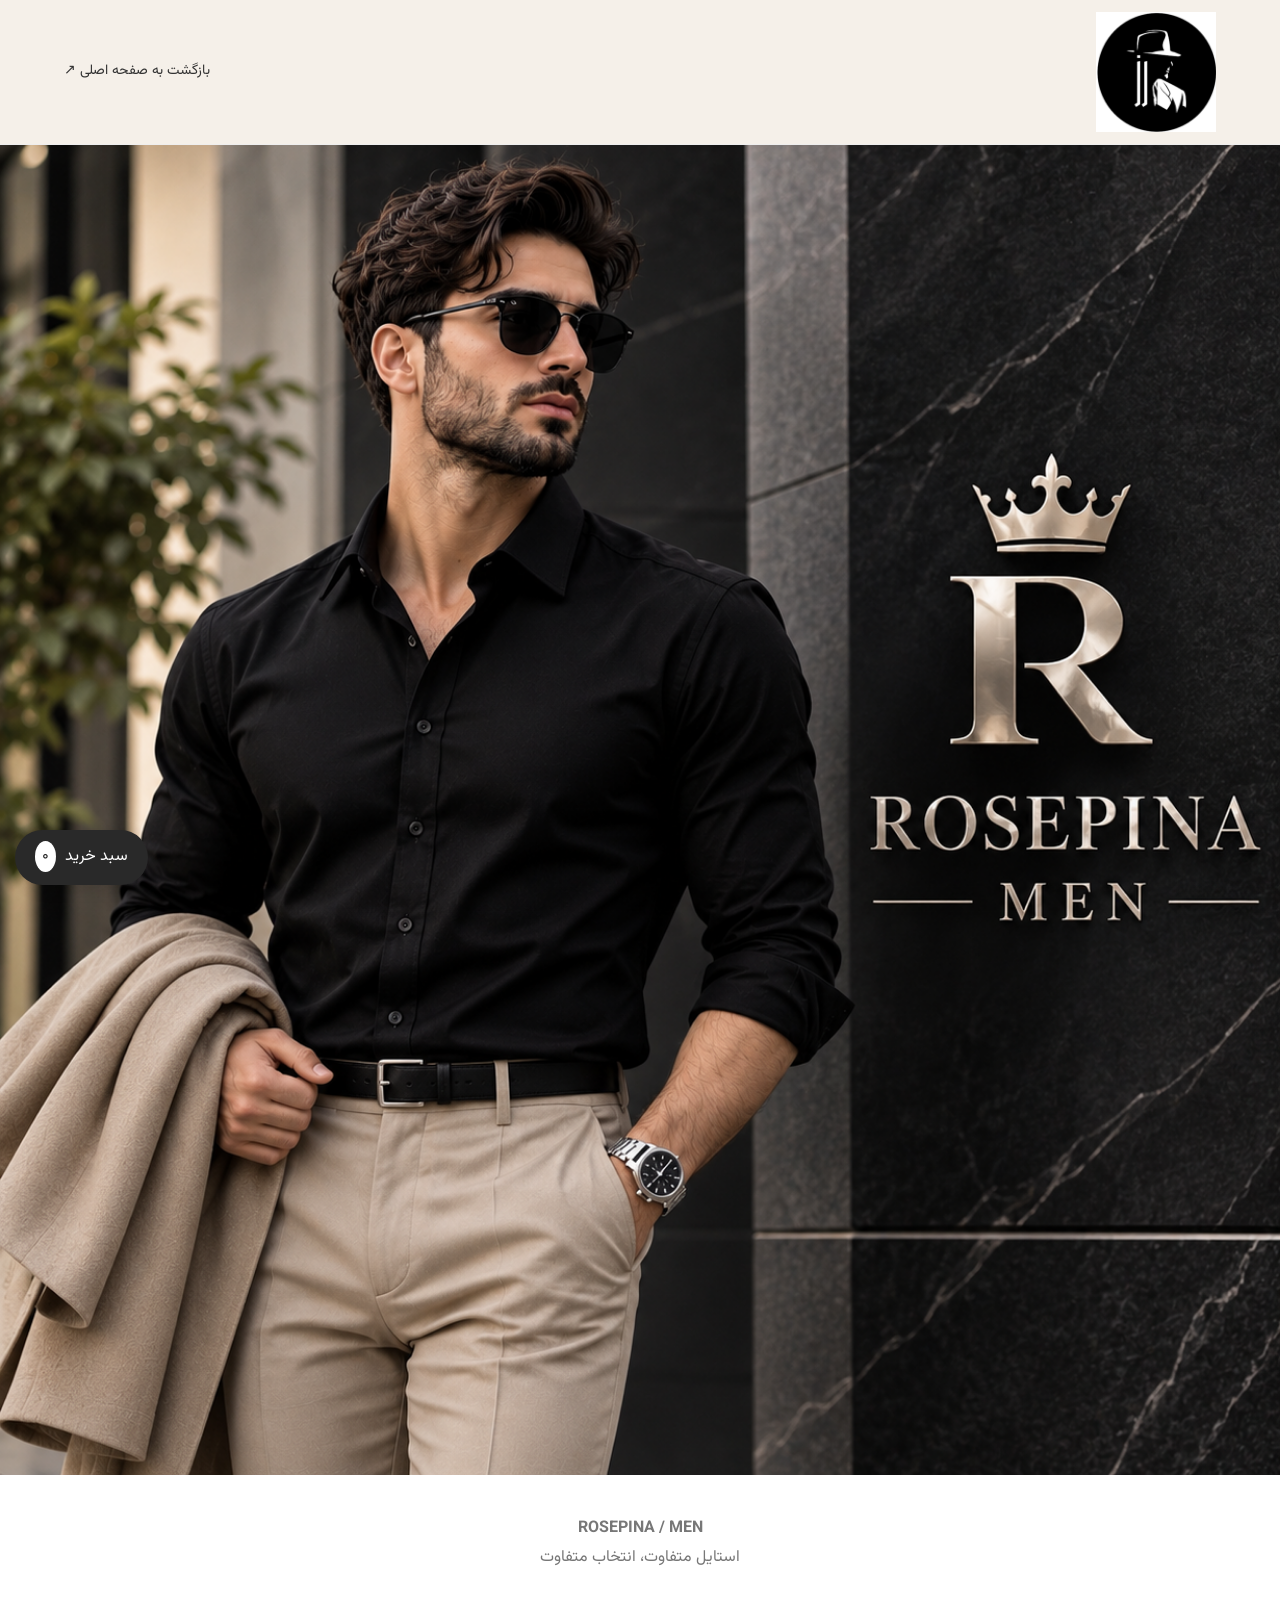
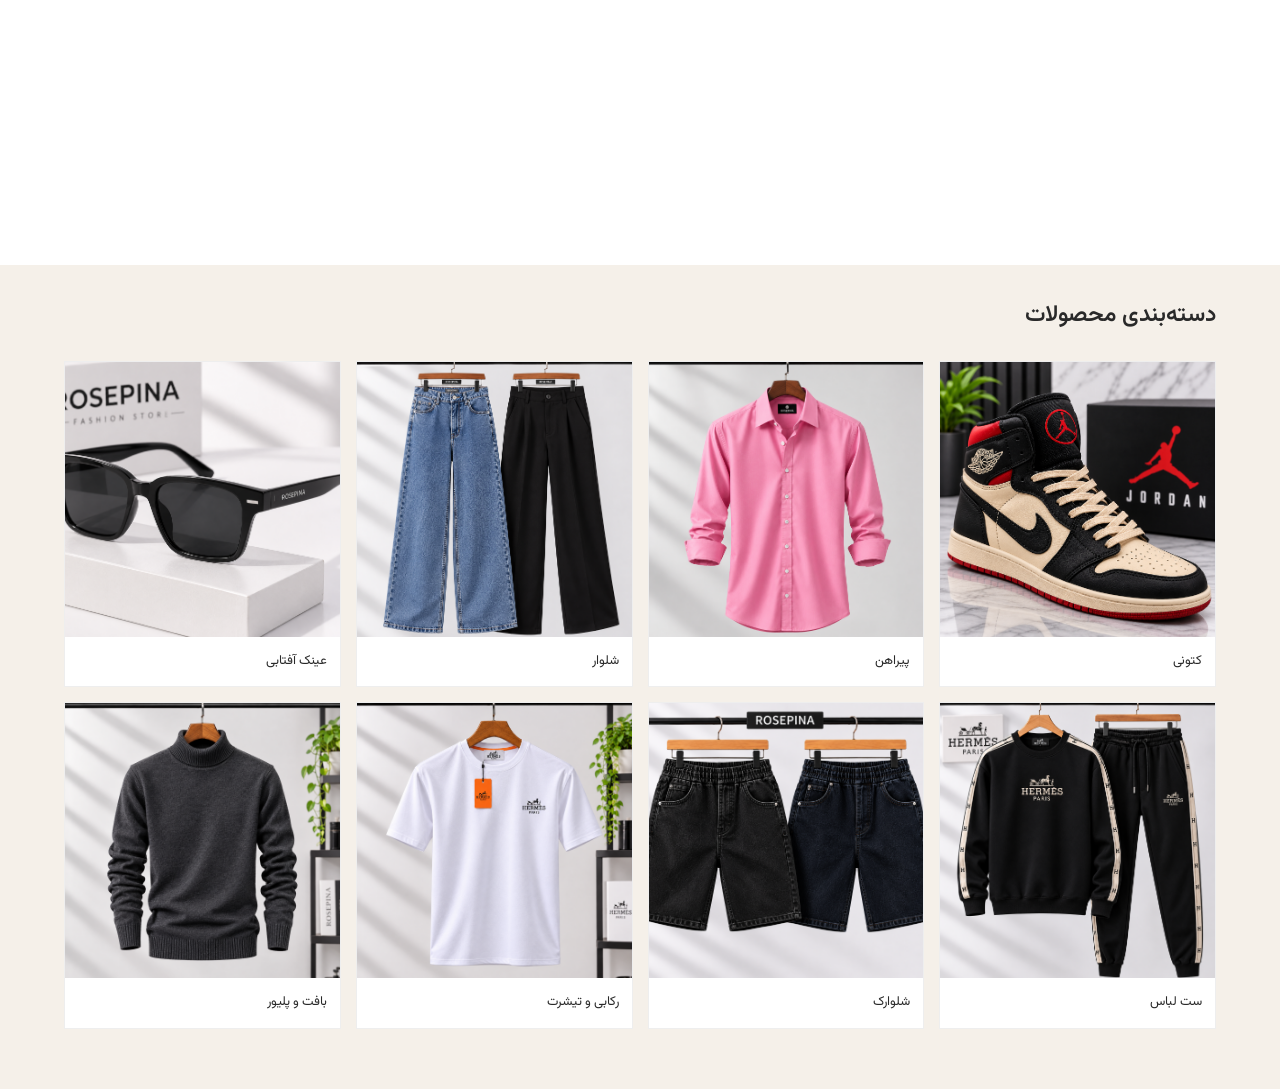
==== commit 1d85a81e: "Update men.html" ====
--- a/men.html
+++ b/men.html
@@ -17,25 +17,43 @@
 button,input,textarea{font-family:inherit}
 button{cursor:pointer}
 
-/* هدر: استفاده از استایل اصلی style.css */
-
-/* بنر: حذف عکس پس‌زمینه تکراری */
+/* هدر */
+body > header{
+ width:100%;min-height:110px;display:flex !important;
+ flex-direction:row;justify-content:space-between !important;
+ align-items:center !important;gap:15px;padding:12px 5% !important;
+ background:#f5f0e9 !important;border-bottom:1px solid #eee;position:relative;
+}
+body > header a{
+ display:inline-flex !important;align-items:center;color:#333 !important;
+ text-decoration:none !important;font-size:14px !important;
+}
+body > header a:first-child{flex-shrink:0}
+body > header a:first-child img{
+ display:block !important;width:120px !important;height:120px !important;
+ max-width:120px !important;object-fit:contain !important;
+}
+body > header a:last-child{white-space:nowrap}
+
+/* بنر مردانه - حذف تصویر پس‌زمینه اضافی style.css */
 .hero{
+ min-height:0 !important;
+ height:auto !important;
+ margin:0 !important;
+ padding:0 !important;
+ position:relative !important;
+ overflow:hidden !important;
  background:none !important;
- background-image:none !important;
- position:relative;
- overflow:hidden;
-}
-.hero::before,.hero::after{
- content:none !important;
- display:none !important;
- background:none !important;
-}
+ color:inherit !important;
+ display:block !important;
+}
+.hero::before,.hero::after{display:none !important}
 .hero img{
- width:100%;
- height:auto;
- display:block;
- position:relative;
+ display:block !important;
+ width:100% !important;
+ height:auto !important;
+ max-width:100% !important;
+ object-fit:contain !important;
  background:none !important;
 }
 
@@ -176,6 +194,9 @@
 
 /* موبایل */
 @media(max-width:700px){
+ body > header{min-height:100px;padding:10px 4% !important}
+ body > header a:first-child img{width:100px !important;height:100px !important}
+ body > header a:last-child{font-size:12px !important}
  .category-grid{grid-template-columns:repeat(2,1fr);gap:10px}
  .sneakers-grid{grid-template-columns:repeat(2,minmax(0,1fr));gap:10px}
  .sneaker-info{padding:12px 7px}
@@ -183,6 +204,10 @@
  .sneaker-info p{font-size:12px}
  .category-products,.categories{padding:25px 4% 50px}
  .category-top h2{font-size:18px}
+}
+@media(max-width:360px){
+ body > header a:first-child img{width:80px !important;height:80px !important}
+ body > header a:last-child{font-size:11px !important}
 }
 </style>
 </head>
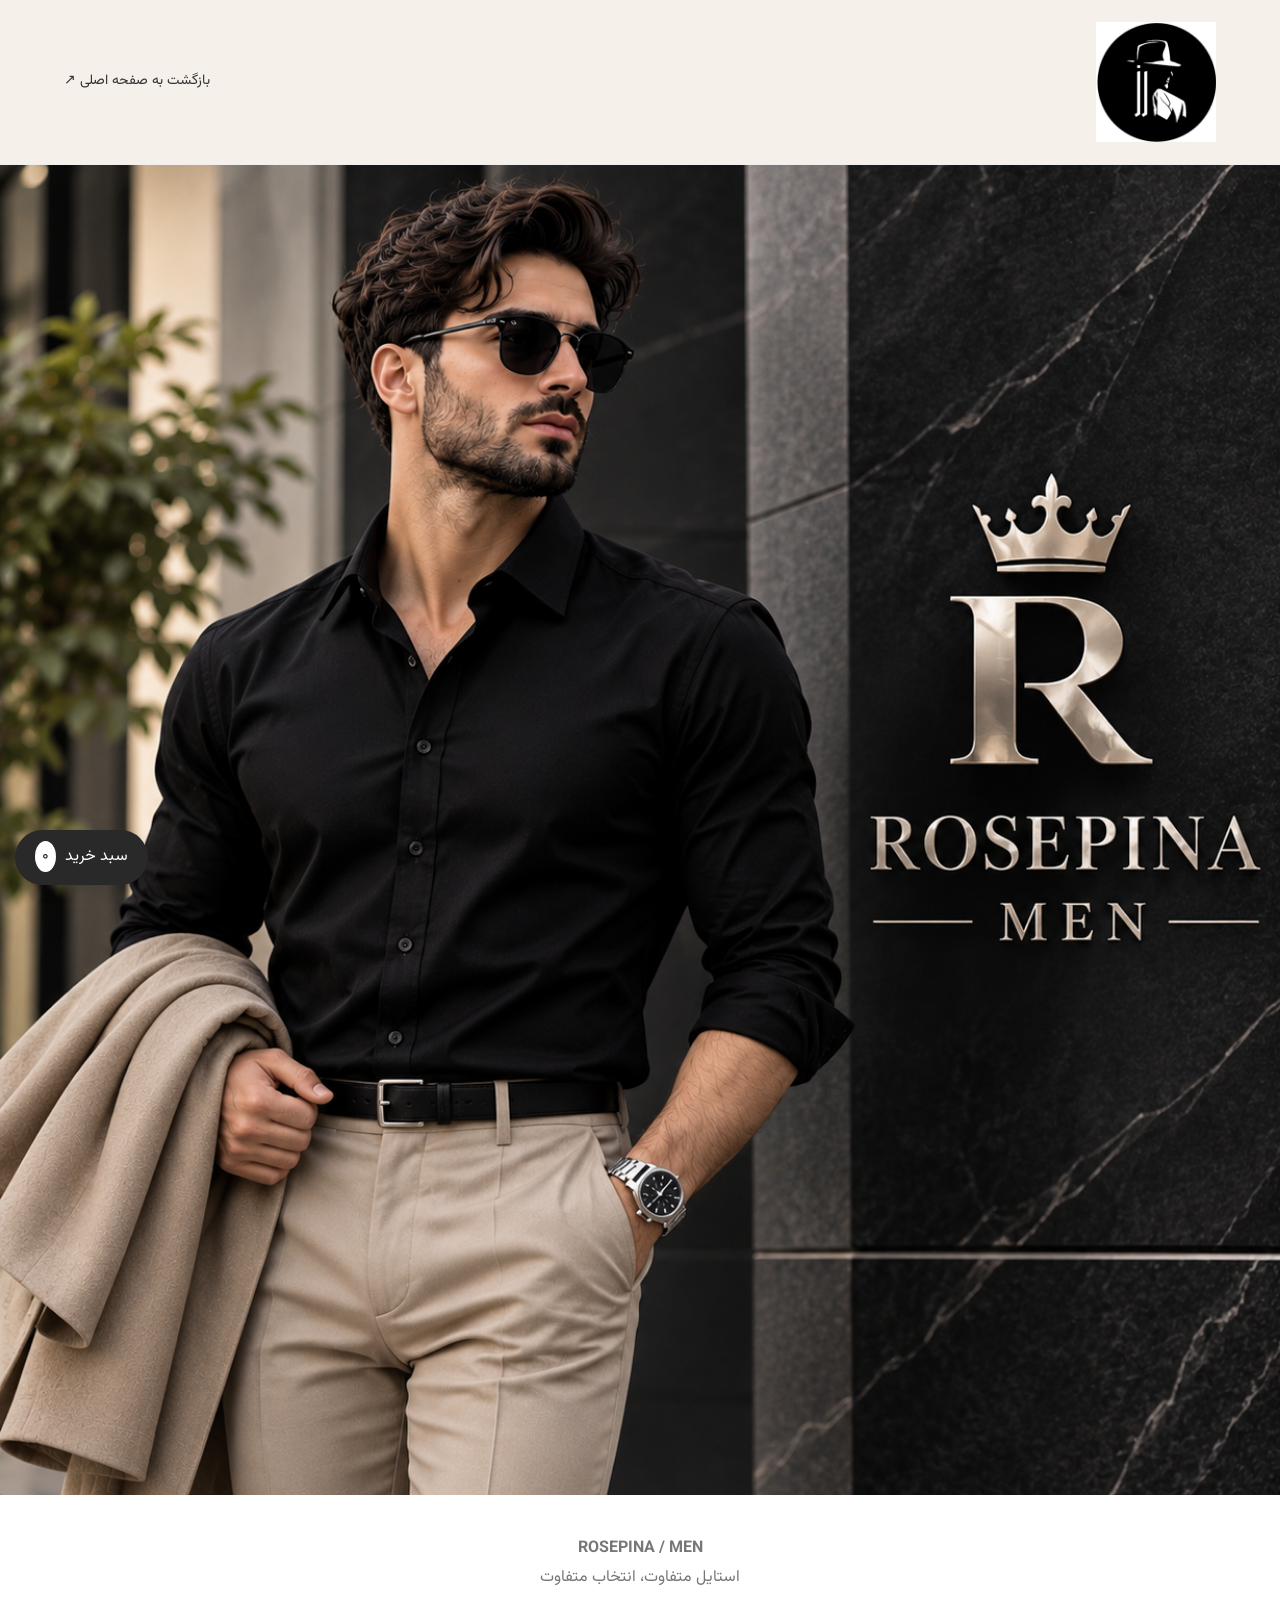
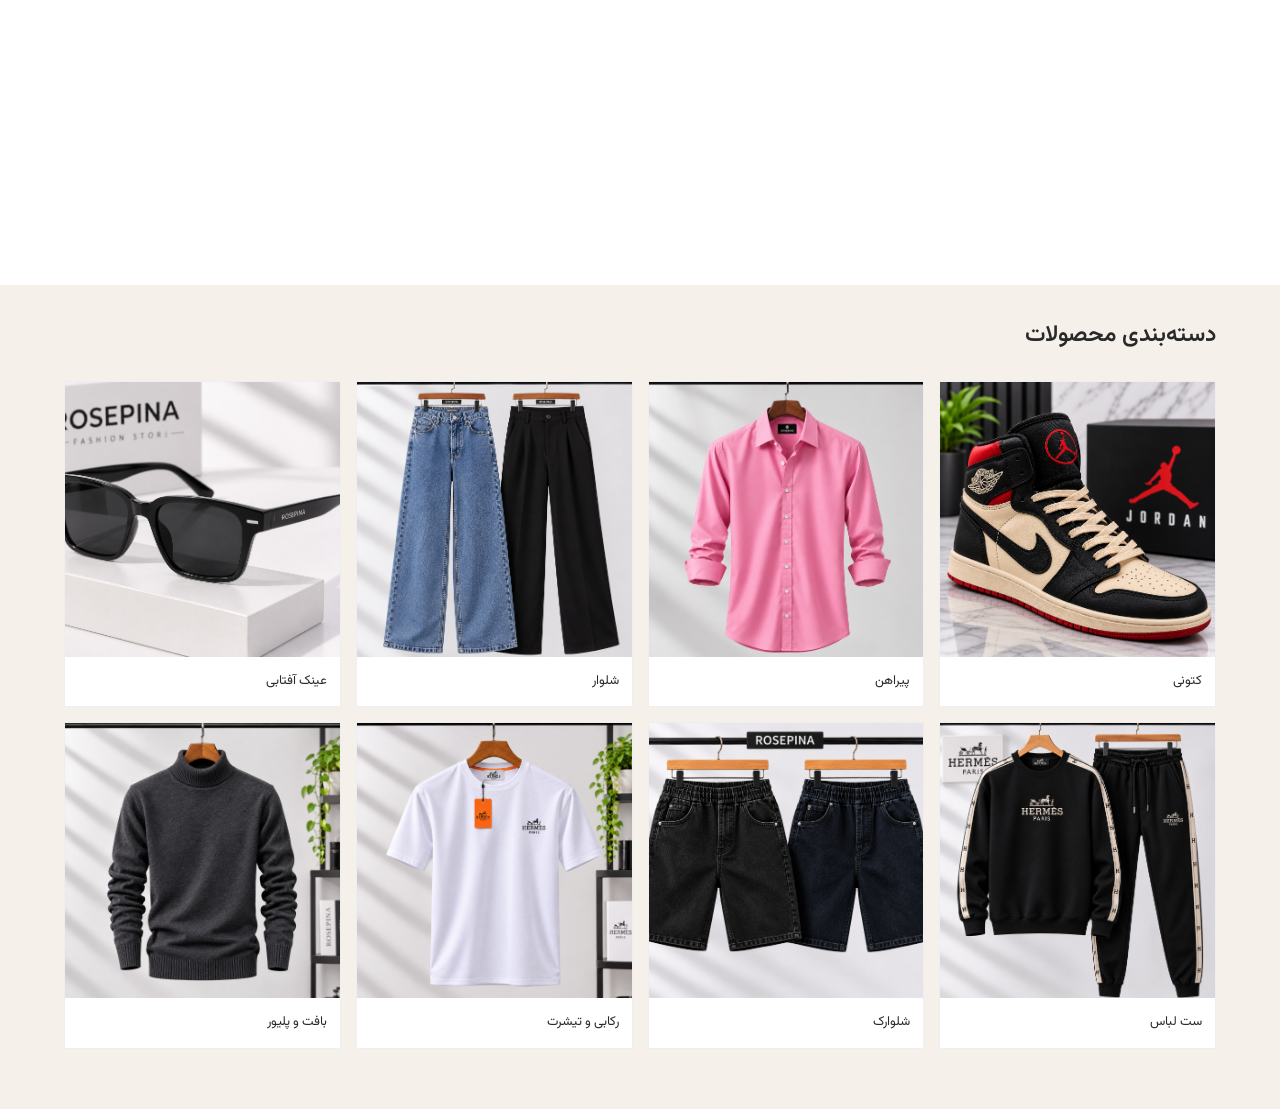
==== commit bc5d906f: "Update men.html" ====
--- a/men.html
+++ b/men.html
@@ -209,6 +209,14 @@
  body > header a:first-child img{width:80px !important;height:80px !important}
  body > header a:last-child{font-size:11px !important}
 }
+ header img[src*="logo.png"] {
+    width: 90px !important;
+    max-width: 90px !important;
+    height: 90px !important;
+    object-fit: contain;
+    display: block;
+    margin: 10px auto;
+ }
 </style>
 </head>
 
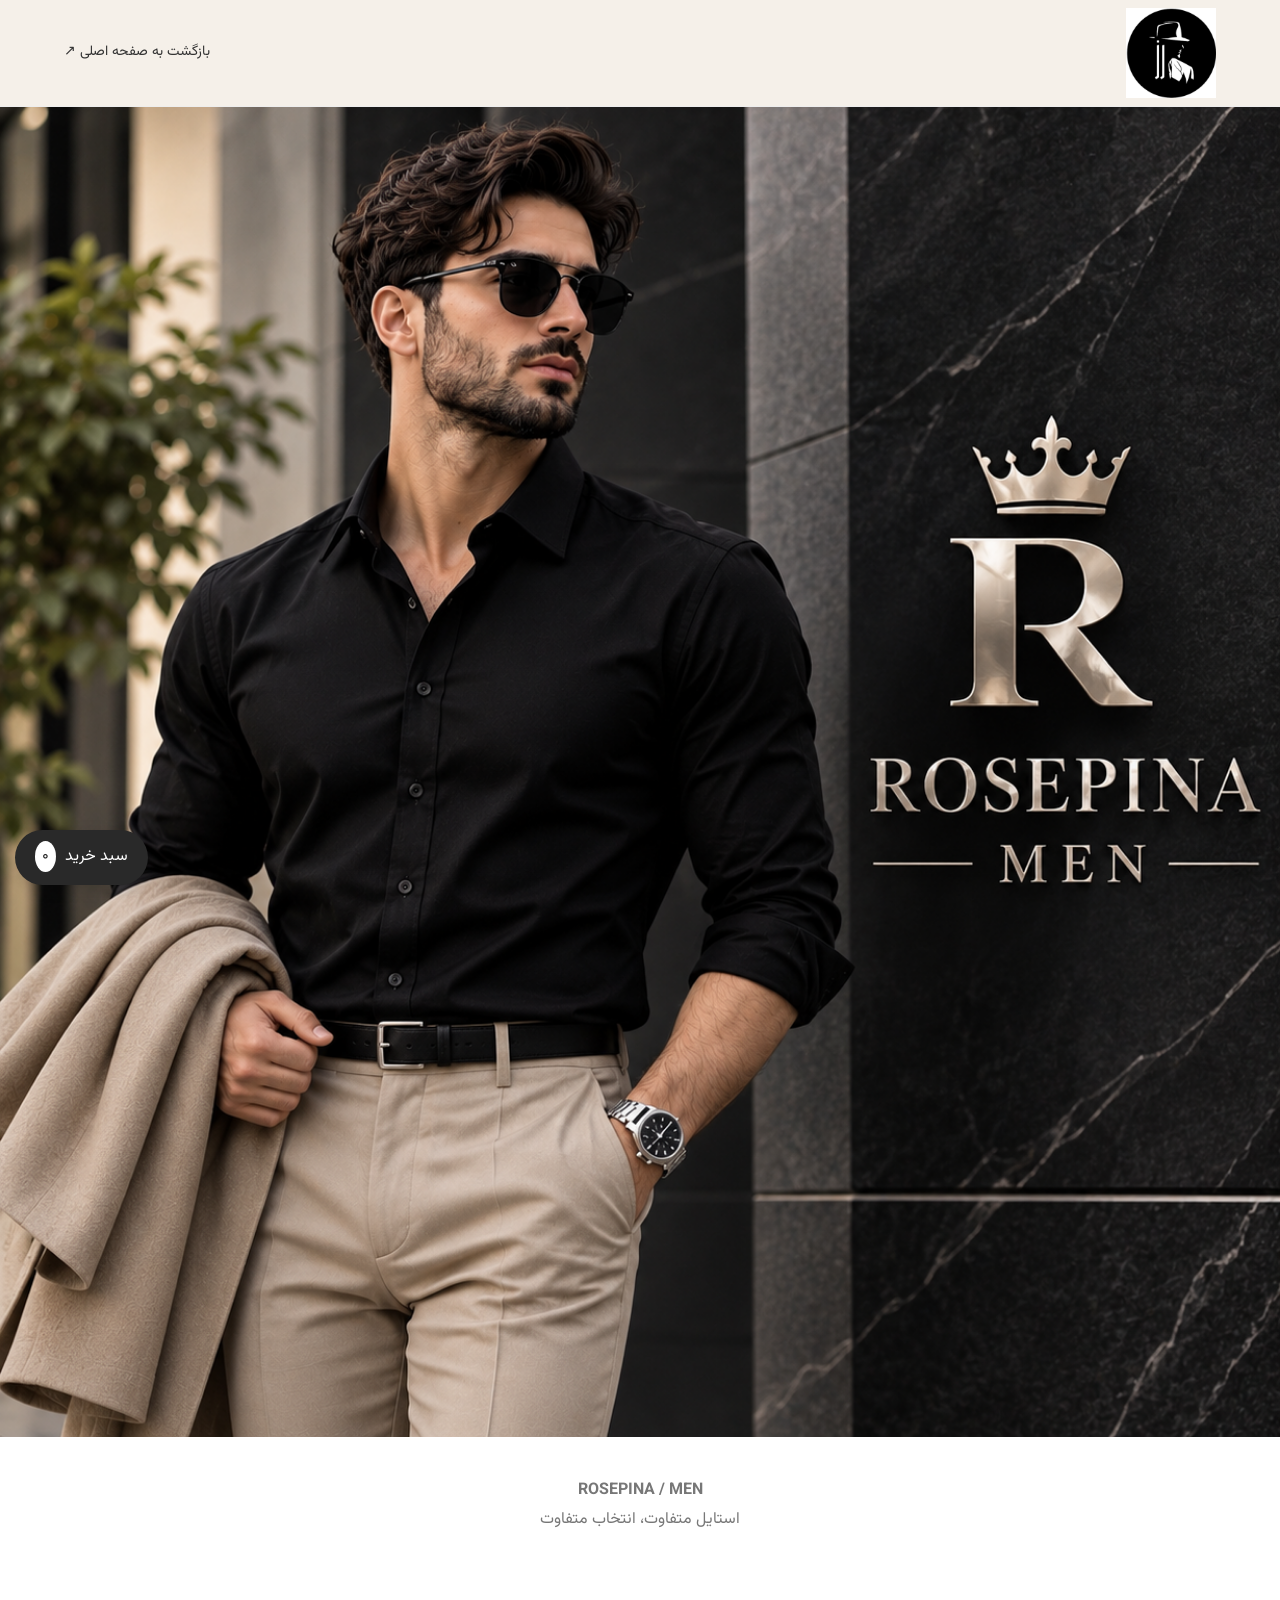
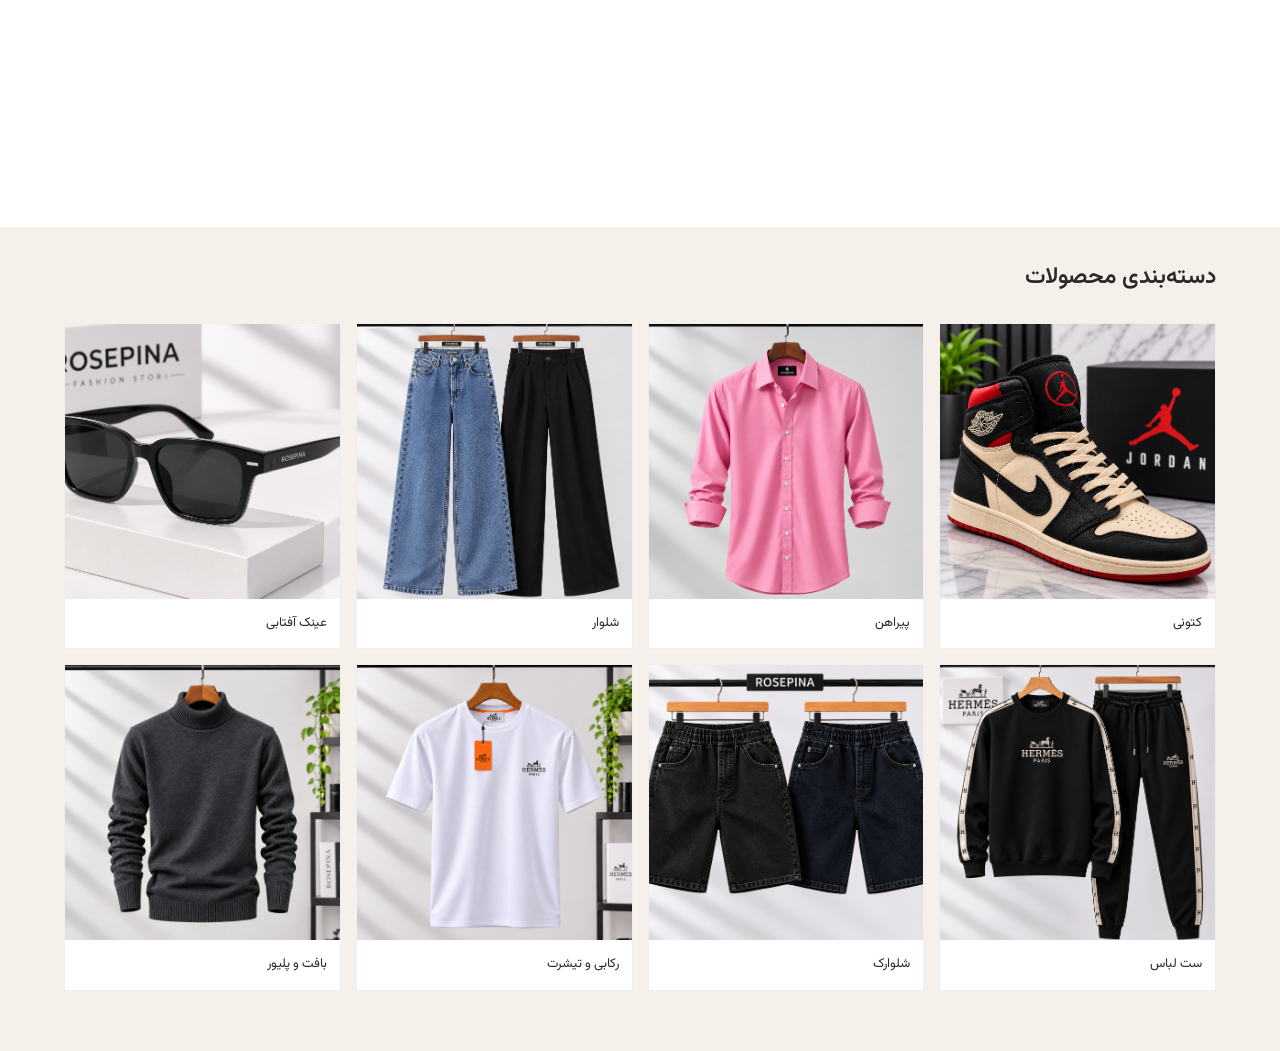
==== commit cf57bddc: "Update men.html" ====
--- a/men.html
+++ b/men.html
@@ -1,4 +1,3 @@
-
 <!DOCTYPE html>
 <html lang="fa" dir="rtl">
 <head>
@@ -19,24 +18,38 @@
 
 /* هدر */
 body > header{
- width:100%;min-height:110px;display:flex !important;
- flex-direction:row;justify-content:space-between !important;
- align-items:center !important;gap:15px;padding:12px 5% !important;
- background:#f5f0e9 !important;border-bottom:1px solid #eee;position:relative;
+ width:100%;
+ min-height:100px;
+ display:flex !important;
+ flex-direction:row;
+ justify-content:space-between !important;
+ align-items:center !important;
+ gap:15px;
+ padding:8px 5% !important;
+ background:#f5f0e9 !important;
+ border-bottom:1px solid #eee;
+ position:relative;
 }
 body > header a{
- display:inline-flex !important;align-items:center;color:#333 !important;
- text-decoration:none !important;font-size:14px !important;
+ display:inline-flex !important;
+ align-items:center;
+ color:#333 !important;
+ text-decoration:none !important;
+ font-size:14px !important;
 }
 body > header a:first-child{flex-shrink:0}
 body > header a:first-child img{
- display:block !important;width:120px !important;height:120px !important;
- max-width:120px !important;object-fit:contain !important;
+ display:block !important;
+ width:90px !important;
+ height:90px !important;
+ max-width:90px !important;
+ object-fit:contain !important;
+ margin:0 !important;
 }
 body > header a:last-child{white-space:nowrap}
 
-/* بنر مردانه - حذف تصویر پس‌زمینه اضافی style.css */
-.hero{
+/* بنر مردانه */
+body > .hero{
  min-height:0 !important;
  height:auto !important;
  margin:0 !important;
@@ -44,11 +57,13 @@
  position:relative !important;
  overflow:hidden !important;
  background:none !important;
+ background-image:none !important;
  color:inherit !important;
  display:block !important;
 }
-.hero::before,.hero::after{display:none !important}
-.hero img{
+body > .hero::before,
+body > .hero::after{display:none !important}
+body > .hero img{
  display:block !important;
  width:100% !important;
  height:auto !important;
@@ -194,8 +209,15 @@
 
 /* موبایل */
 @media(max-width:700px){
- body > header{min-height:100px;padding:10px 4% !important}
- body > header a:first-child img{width:100px !important;height:100px !important}
+ body > header{
+  min-height:90px;
+  padding:5px 4% !important;
+ }
+ body > header a:first-child img{
+  width:80px !important;
+  height:80px !important;
+  max-width:80px !important;
+ }
  body > header a:last-child{font-size:12px !important}
  .category-grid{grid-template-columns:repeat(2,1fr);gap:10px}
  .sneakers-grid{grid-template-columns:repeat(2,minmax(0,1fr));gap:10px}
@@ -206,17 +228,13 @@
  .category-top h2{font-size:18px}
 }
 @media(max-width:360px){
- body > header a:first-child img{width:80px !important;height:80px !important}
+ body > header a:first-child img{
+  width:70px !important;
+  height:70px !important;
+  max-width:70px !important;
+ }
  body > header a:last-child{font-size:11px !important}
 }
- header img[src*="logo.png"] {
-    width: 90px !important;
-    max-width: 90px !important;
-    height: 90px !important;
-    object-fit: contain;
-    display: block;
-    margin: 10px auto;
- }
 </style>
 </head>
 
